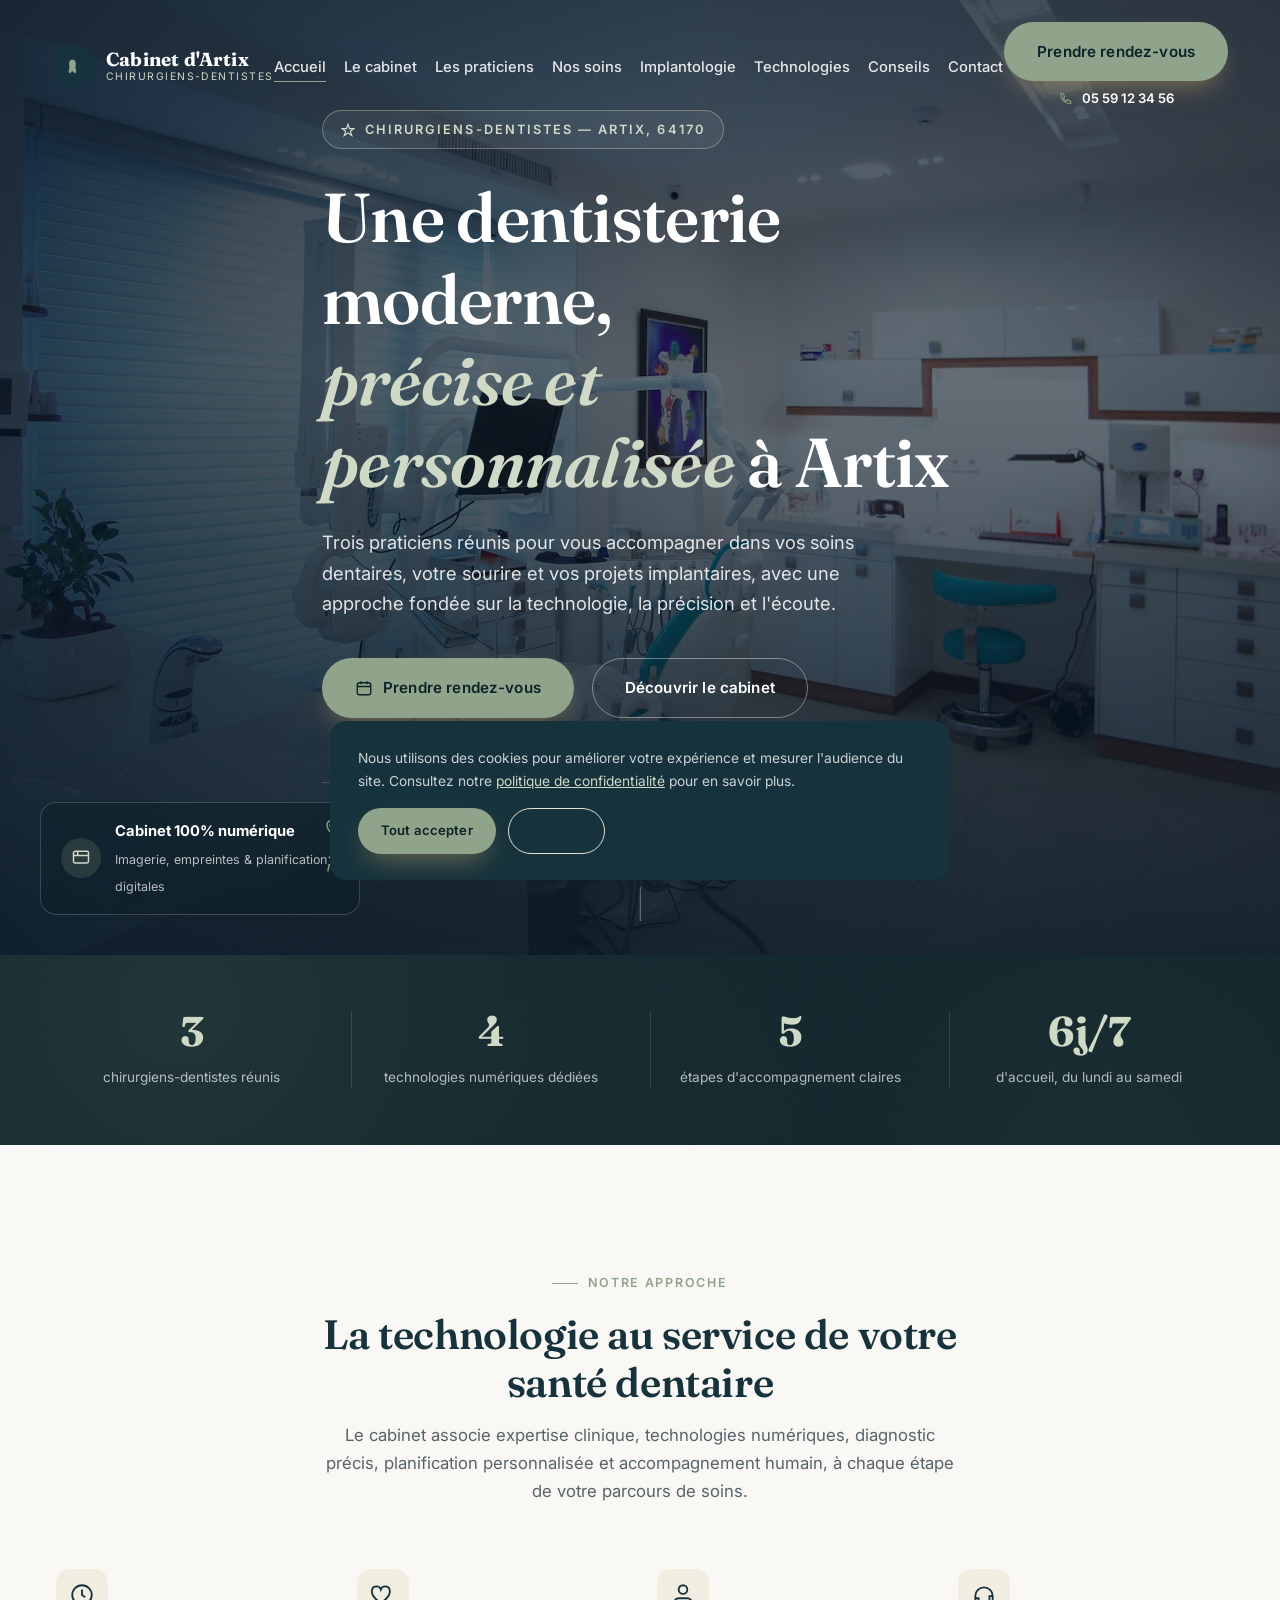
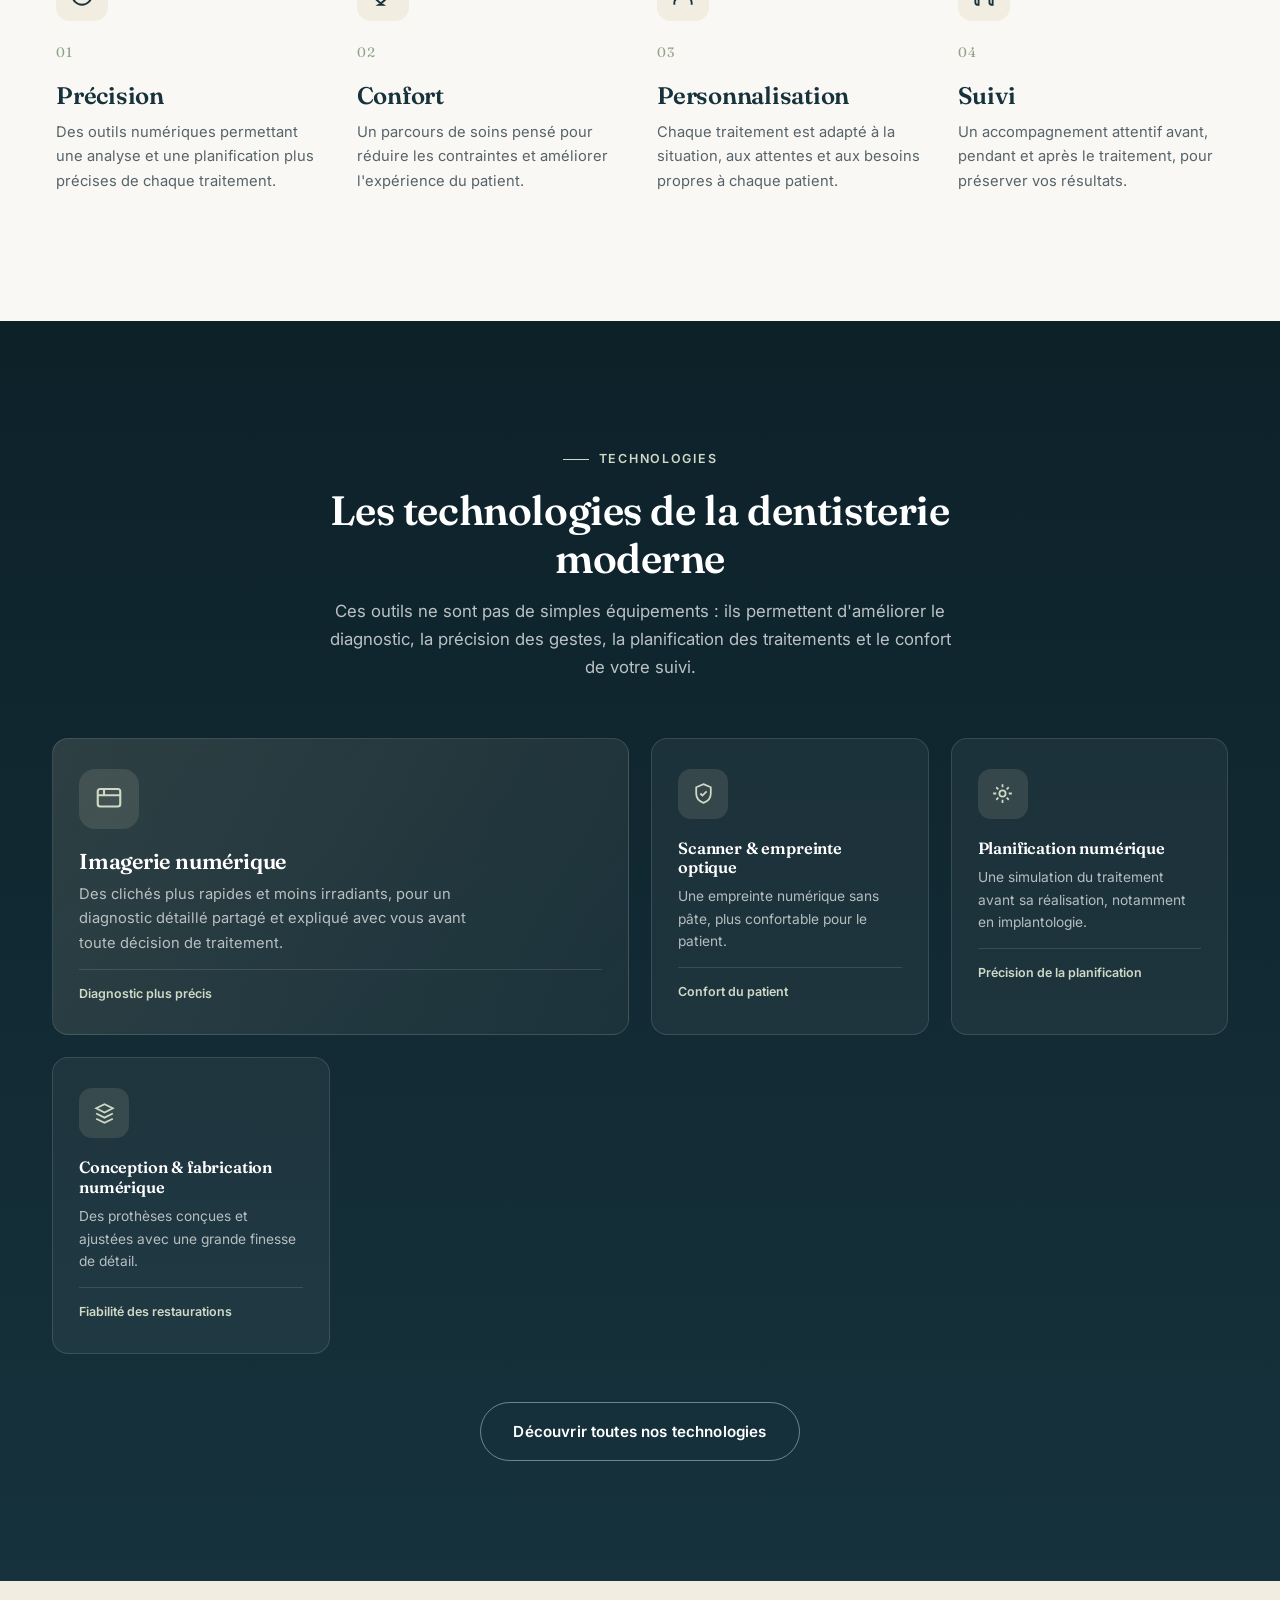
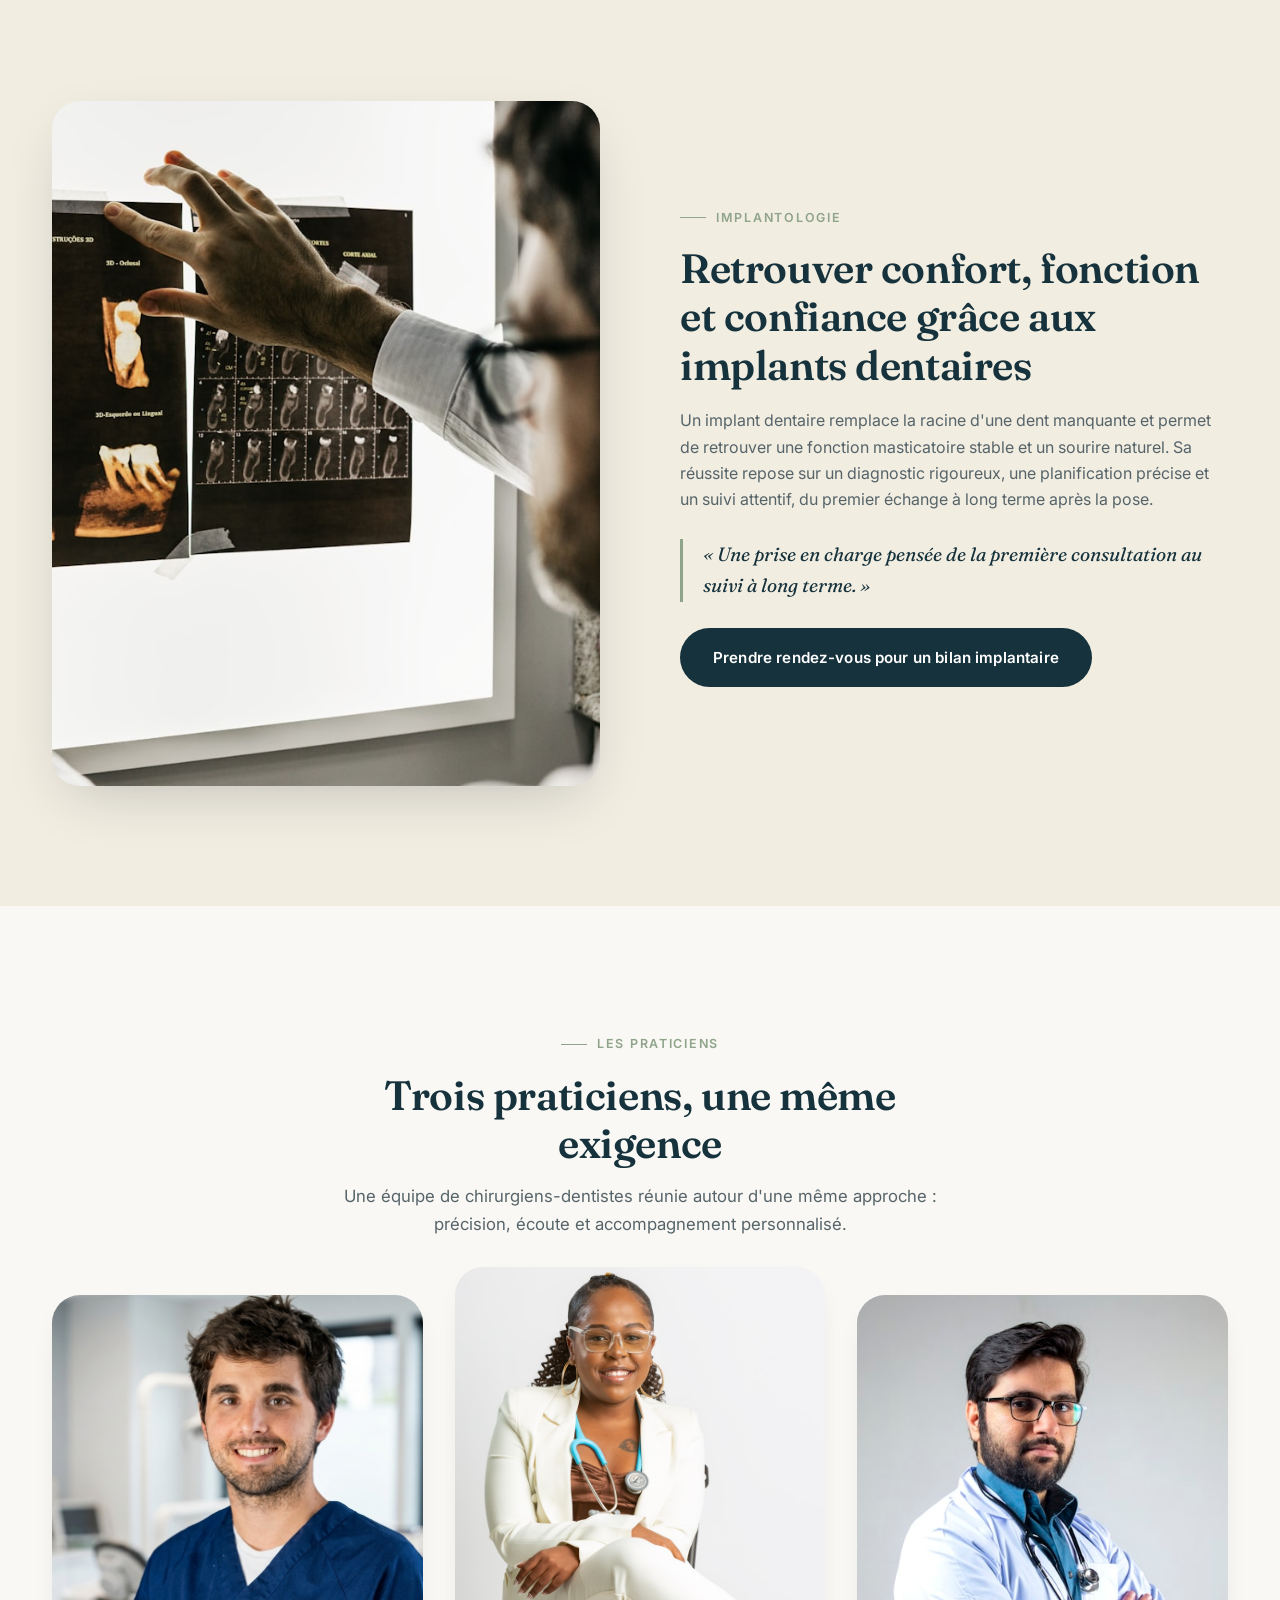
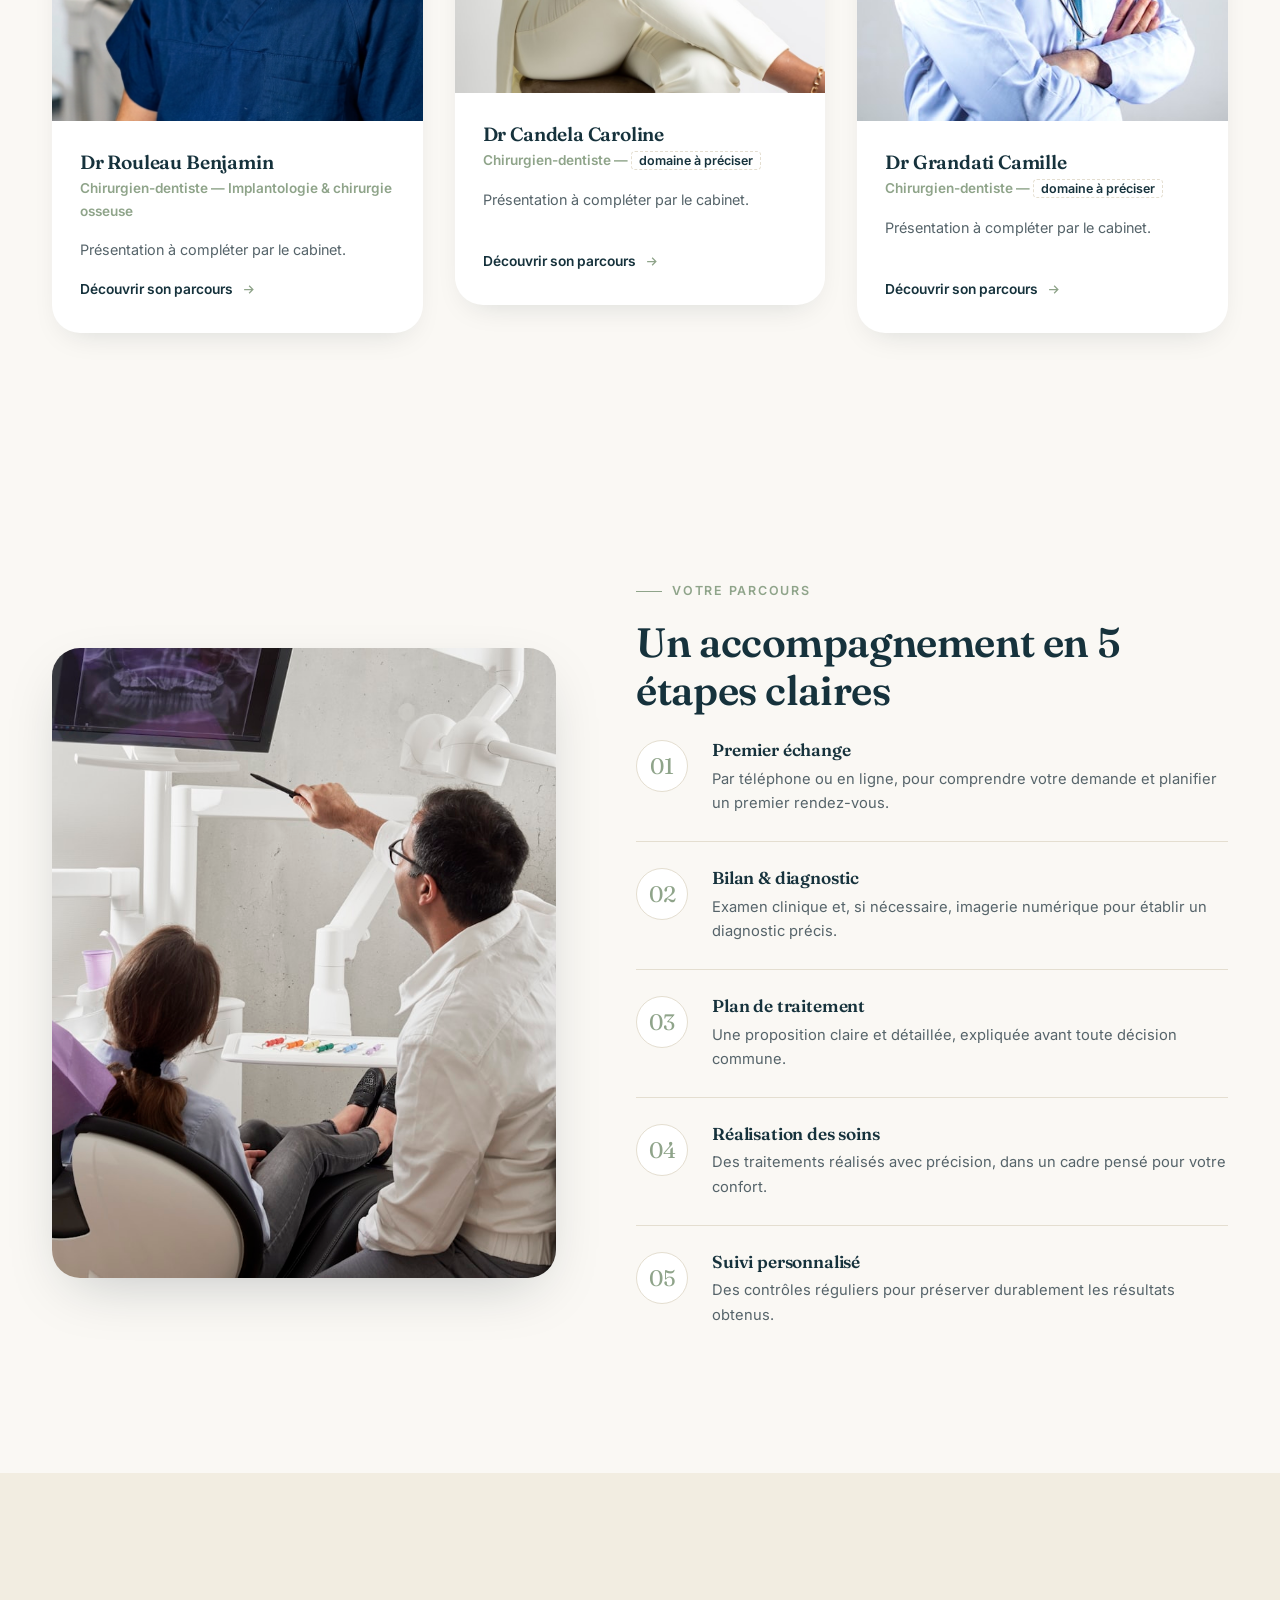
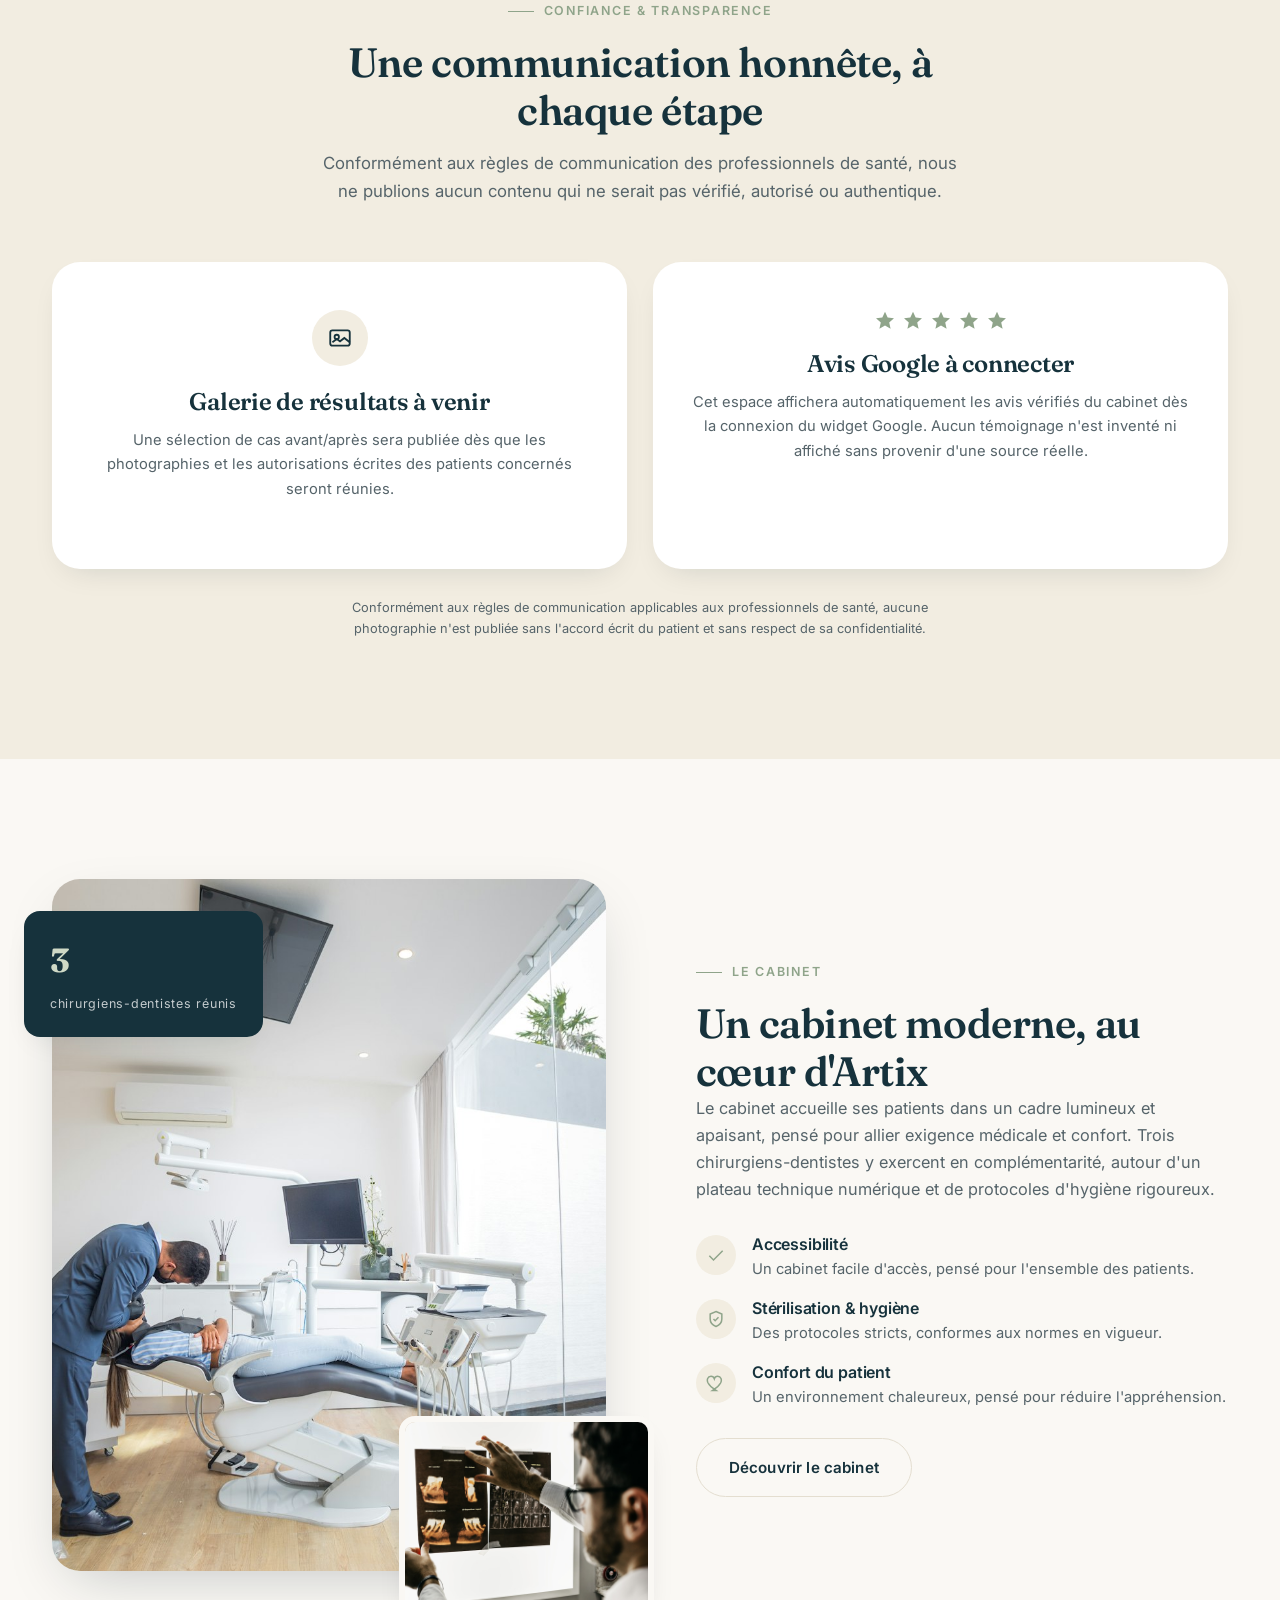
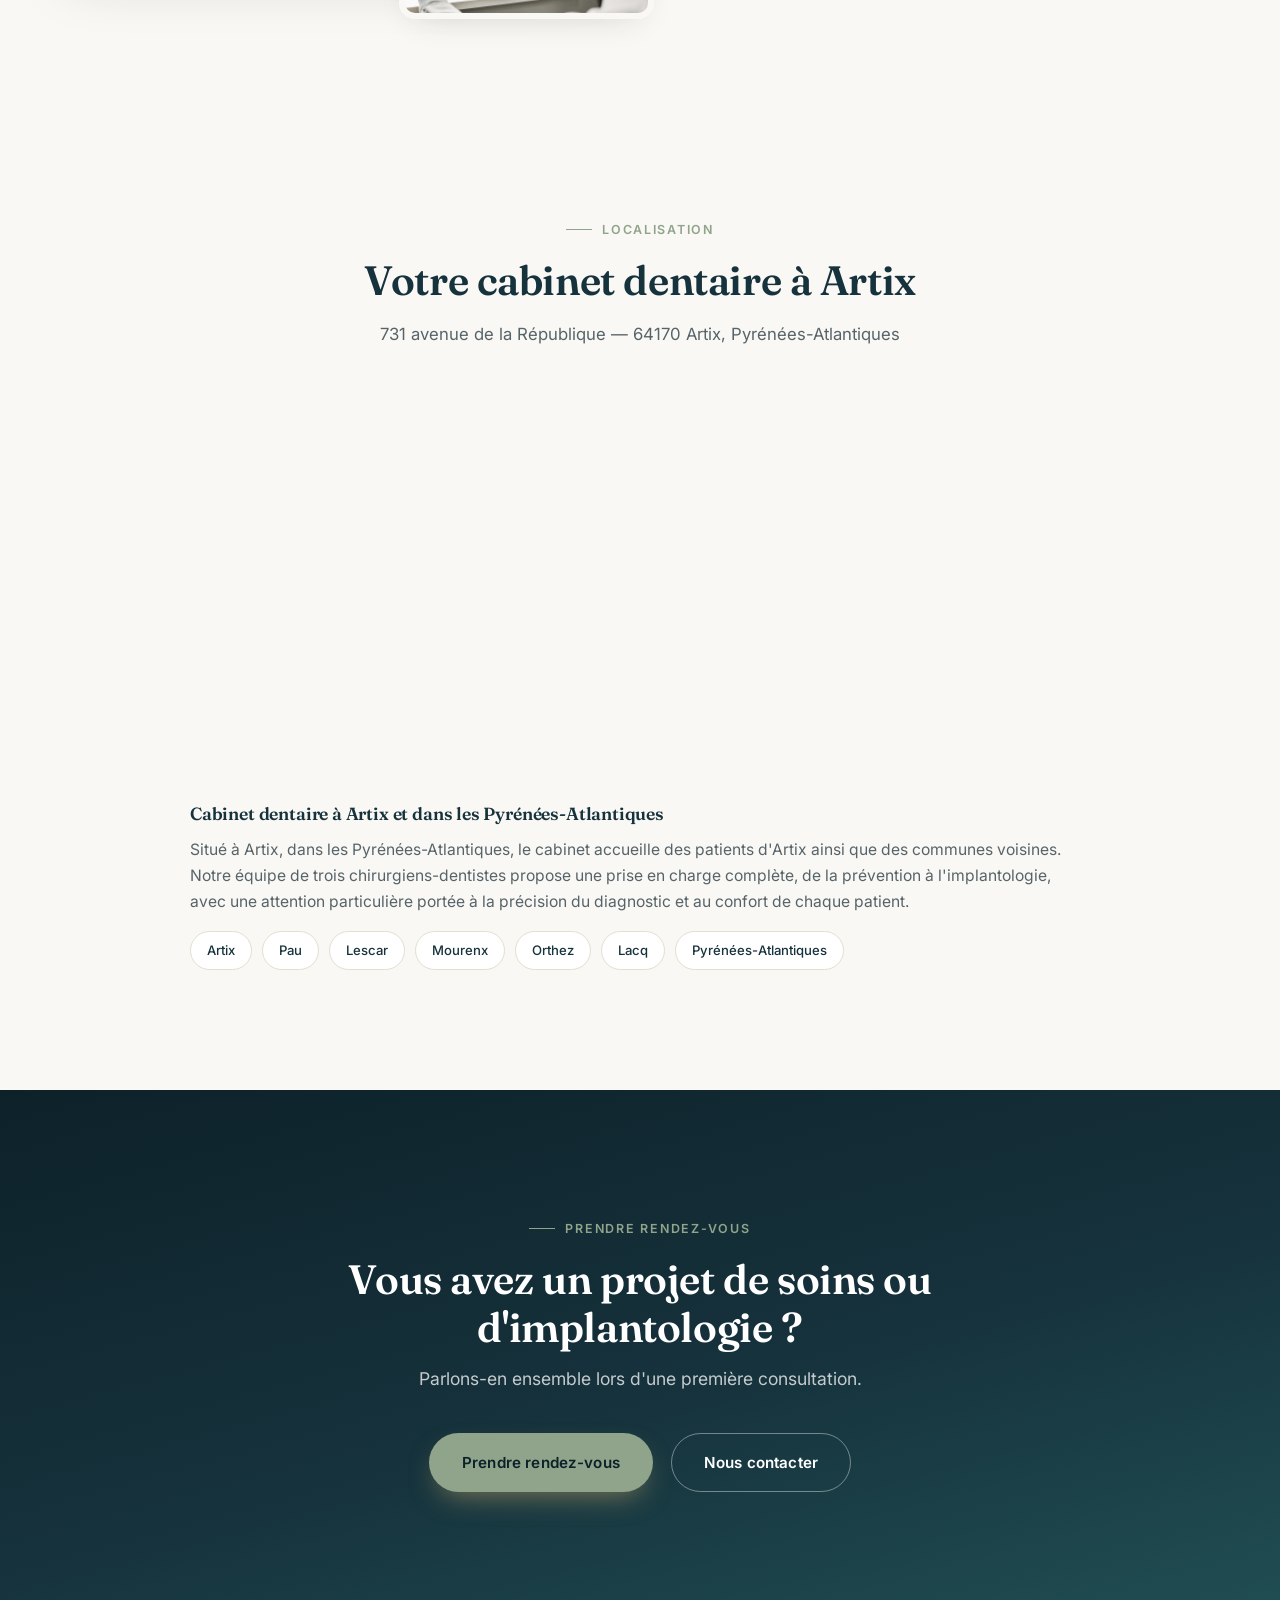
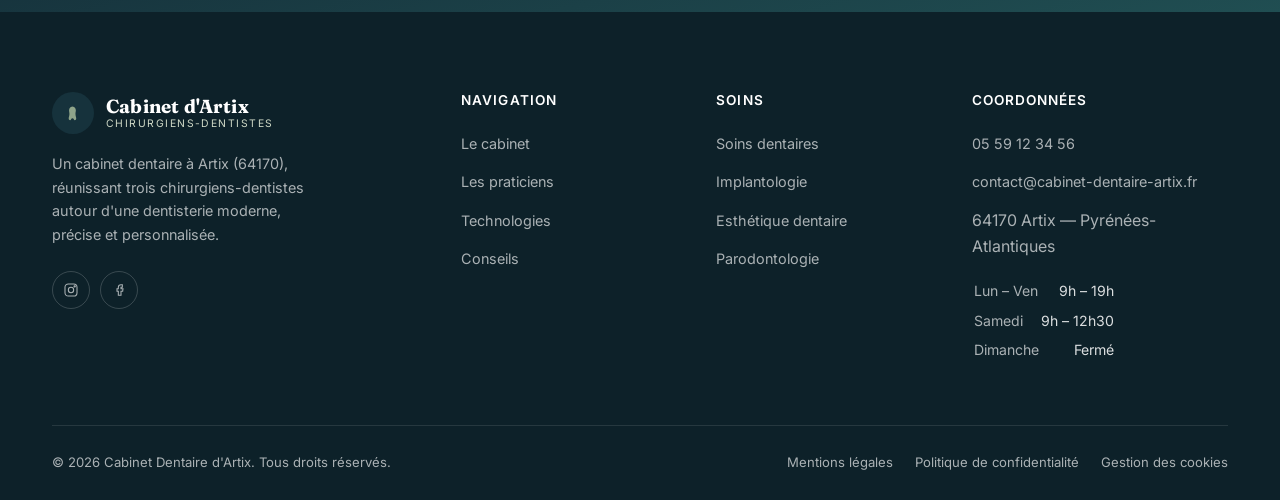
==== index.html @ f7f4b3a9 "Initial commit: site vitrine Cabinet Dentaire d'Artix Site multi-pages (accueil, cabinet, praticiens" ====
<!DOCTYPE html>
<html lang="fr">
<head>
<meta charset="UTF-8">
<meta name="viewport" content="width=device-width, initial-scale=1.0">
<title>Cabinet Dentaire d'Artix — Chirurgiens-dentistes à Artix (64170)</title>
<meta name="description" content="Cabinet dentaire à Artix (64170), Pyrénées-Atlantiques. Trois chirurgiens-dentistes réunis autour de l'implantologie, l'esthétique du sourire et les technologies numériques. Prise en charge personnalisée.">
<meta name="keywords" content="dentiste Artix, cabinet dentaire Artix, chirurgien dentiste Artix 64170, implant dentaire Artix, implantologie Artix, implants dentaires Pyrénées-Atlantiques, dentiste Pyrénées-Atlantiques, cabinet dentaire 64170">
<link rel="canonical" href="https://www.cabinet-dentaire-artix.fr/">
<meta property="og:title" content="Cabinet Dentaire d'Artix — Une dentisterie moderne, précise et personnalisée">
<meta property="og:description" content="Trois chirurgiens-dentistes à Artix (64170), au service de votre sourire, avec une approche fondée sur la technologie, la précision et l'écoute.">
<meta property="og:type" content="website">
<link rel="icon" href="data:image/svg+xml,%3Csvg xmlns='http://www.w3.org/2000/svg' viewBox='0 0 24 24'%3E%3Crect width='24' height='24' rx='6' fill='%2316323c'/%3E%3Cpath fill='%238fa48a' d='M12 5c-2.5 0-4.3 1.7-4.3 4 0 1.6.4 2.4.4 4 0 2.3-.8 3.1-.8 5 0 1.1.7 1.9 1.5 1.9 1.1 0 1.1-2.3 2.6-2.3s1.5 2.3 2.6 2.3c.8 0 1.5-.8 1.5-1.9 0-1.9-.8-2.7-.8-5 0-1.6.4-2.4.4-4 0-2.3-1.8-4-4.3-4z'/%3E%3C/svg%3E">
<link rel="preconnect" href="https://fonts.googleapis.com">
<link rel="preconnect" href="https://fonts.gstatic.com" crossorigin>
<link href="https://fonts.googleapis.com/css2?family=Fraunces:ital,opsz,wght@0,9..144,500;0,9..144,600;1,9..144,500&family=Inter:wght@400;500;600;700&display=swap" rel="stylesheet">
<link rel="stylesheet" href="css/style.css">

<!-- JSON-LD SEO local — coordonnées à confirmer par le cabinet avant mise en ligne -->
<script type="application/ld+json">
{
  "@context": "https://schema.org",
  "@type": "Dentist",
  "name": "Cabinet Dentaire d'Artix",
  "image": "assets/img/hero-cabinet.jpg",
  "telephone": "+33559123456",
  "email": "contact@cabinet-dentaire-artix.fr",
  "priceRange": "€€",
  "address": {
    "@type": "PostalAddress",
    "streetAddress": "731 avenue de la République",
    "addressLocality": "Artix",
    "postalCode": "64170",
    "addressRegion": "Pyrénées-Atlantiques",
    "addressCountry": "FR"
  },
  "geo": { "@type": "GeoCoordinates", "latitude": 43.3667, "longitude": -0.3833 },
  "areaServed": ["Artix", "Pau", "Lescar", "Mourenx", "Orthez", "Pyrénées-Atlantiques"],
  "medicalSpecialty": ["Dentistry", "Implantology", "Periodontics"],
  "openingHours": ["Mo-Fr 09:00-19:00", "Sa 09:00-12:30"],
  "employee": [
    { "@type": "Dentist", "name": "Dr Rouleau Benjamin" },
    { "@type": "Dentist", "name": "Dr Candela Caroline" },
    { "@type": "Dentist", "name": "Dr Grandati Camille" }
  ]
}
</script>
</head>
<body>

<!-- ============ HEADER ============ -->
<header class="site-header" id="siteHeader">
  <div class="container">
    <a href="index.html" class="logo">
      <span class="logo-mark">
        <svg viewBox="0 0 24 24" fill="none"><path d="M12 5c-2.5 0-4.3 1.7-4.3 4 0 1.6.4 2.4.4 4 0 2.3-.8 3.1-.8 5 0 1.1.7 1.9 1.5 1.9 1.1 0 1.1-2.3 2.6-2.3s1.5 2.3 2.6 2.3c.8 0 1.5-.8 1.5-1.9 0-1.9-.8-2.7-.8-5 0-1.6.4-2.4.4-4 0-2.3-1.8-4-4.3-4z" fill="currentColor"/></svg>
      </span>
      <span class="logo-text">
        <strong>Cabinet d'Artix</strong>
        <span>Chirurgiens-dentistes</span>
      </span>
    </a>

    <nav class="main-nav">
      <ul>
        <li><a href="index.html" class="active">Accueil</a></li>
        <li><a href="le-cabinet.html">Le cabinet</a></li>
        <li><a href="les-praticiens.html">Les praticiens</a></li>
        <li><a href="soins-dentaires.html">Nos soins</a></li>
        <li><a href="implantologie.html">Implantologie</a></li>
        <li><a href="technologies.html">Technologies</a></li>
        <li><a href="conseils.html">Conseils</a></li>
        <li><a href="contact.html">Contact</a></li>
      </ul>
    </nav>

    <div class="header-actions">
      <div class="header-cta">
        <a href="contact.html" class="btn btn-primary">Prendre rendez-vous</a>
        <a href="tel:+33559123456" class="header-call">
          <svg viewBox="0 0 24 24" fill="none" stroke="currentColor" stroke-width="1.6"><path d="M4 5c0-.6.4-1 1-1h3l2 5-2 1.5c.9 2 2.5 3.6 4.5 4.5L14 13l5 2v3c0 .6-.4 1-1 1C10.6 19 4 12.4 4 5z"/></svg>
          <span>05 59 12 34 56</span>
        </a>
      </div>
      <button class="nav-toggle" id="navToggle" aria-label="Ouvrir le menu">
        <span></span><span></span><span></span>
      </button>
    </div>
  </div>
</header>

<div class="mobile-nav-panel" id="mobileNav">
  <ul>
    <li><a href="index.html">Accueil</a></li>
    <li><a href="le-cabinet.html">Le cabinet</a></li>
    <li><a href="les-praticiens.html">Les praticiens</a></li>
    <li><a href="soins-dentaires.html">Nos soins</a></li>
    <li><a href="implantologie.html">Implantologie</a></li>
    <li><a href="technologies.html">Technologies</a></li>
    <li><a href="conseils.html">Conseils</a></li>
    <li><a href="contact.html">Contact</a></li>
  </ul>
  <a href="contact.html" class="btn btn-primary">Prendre rendez-vous</a>
  <a href="tel:+33559123456" class="header-call">
    <svg viewBox="0 0 24 24" fill="none" stroke="currentColor" stroke-width="1.6" style="width:18px;height:18px"><path d="M4 5c0-.6.4-1 1-1h3l2 5-2 1.5c.9 2 2.5 3.6 4.5 4.5L14 13l5 2v3c0 .6-.4 1-1 1C10.6 19 4 12.4 4 5z"/></svg>
    05 59 12 34 56
  </a>
</div>

<main>

<!-- ============ HERO ============ -->
<section class="hero" id="accueil">
  <div class="hero-media">
    <img src="assets/img/hero-cabinet.jpg" alt="Salle de soins moderne et lumineuse du Cabinet Dentaire d'Artix" loading="eager">
  </div>
  <div class="hero-floating-badge">
    <span class="ico"><svg viewBox="0 0 24 24" fill="none" stroke="currentColor" stroke-width="1.8"><rect x="3" y="4" width="18" height="14" rx="2"/><path d="M3 9h18M8 4v5"/></svg></span>
    <div><strong>Cabinet 100% numérique</strong><span>Imagerie, empreintes &amp; planification digitales</span></div>
  </div>
  <div class="container hero-content">
    <div class="hero-eyebrow">
      <svg width="14" height="14" viewBox="0 0 24 24" fill="none" stroke="currentColor" stroke-width="2"><path d="M12 2l2.5 7.5H22l-6 4.5 2.5 7.5L12 17l-6.5 4.5L8 14l-6-4.5h7.5z"/></svg>
      Chirurgiens-dentistes — Artix, 64170
    </div>
    <h1 data-reveal>Une dentisterie moderne,<br><em>précise et personnalisée</em> à Artix</h1>
    <p class="hero-lead" data-reveal>
      Trois praticiens réunis pour vous accompagner dans vos soins dentaires, votre sourire et vos
      projets implantaires, avec une approche fondée sur la technologie, la précision et l'écoute.
    </p>
    <div class="hero-actions" data-reveal>
      <a href="contact.html" class="btn btn-primary">
        <svg viewBox="0 0 24 24" fill="none" stroke="currentColor" stroke-width="1.8"><rect x="3" y="5" width="18" height="16" rx="3"/><path d="M8 3v4M16 3v4M3 10h18"/></svg>
        Prendre rendez-vous
      </a>
      <a href="le-cabinet.html" class="btn btn-ghost-light">Découvrir le cabinet</a>
    </div>
    <div class="hero-badges" data-reveal>
      <div class="hero-badge">
        <svg viewBox="0 0 24 24" fill="none" stroke="currentColor" stroke-width="1.8"><path d="M12 21s-6-5.5-6-10a6 6 0 1112 0c0 4.5-6 10-6 10z"/><circle cx="12" cy="11" r="2.2"/></svg>
        Artix — 64170
      </div>
      <div class="hero-badge">
        <svg viewBox="0 0 24 24" fill="none" stroke="currentColor" stroke-width="1.8"><circle cx="12" cy="8" r="3.4"/><path d="M5 20c0-3.5 3-6 7-6s7 2.5 7 6"/></svg>
        3 chirurgiens-dentistes
      </div>
      <div class="hero-badge">
        <svg viewBox="0 0 24 24" fill="none" stroke="currentColor" stroke-width="1.8"><rect x="4" y="3" width="16" height="18" rx="2"/><path d="M8 8h8M8 12h8M8 16h5"/></svg>
        Technologies numériques
      </div>
      <div class="hero-badge">
        <svg viewBox="0 0 24 24" fill="none" stroke="currentColor" stroke-width="1.8"><path d="M12 2v13M8 6l4-4 4 4"/><path d="M7 22l1.5-8h7L17 22"/></svg>
        Implantologie &amp; esthétique
      </div>
    </div>
  </div>
  <div class="scroll-cue"><span>Défiler</span><span class="line"></span></div>
</section>

<!-- ============ CHIFFRES CLÉS ============ -->
<section class="stats-band">
  <div class="container stats-band-grid" data-reveal-group>
    <div class="stat-item" data-reveal style="--i:0">
      <strong>3</strong>
      <span>chirurgiens-dentistes réunis</span>
    </div>
    <div class="stat-item" data-reveal style="--i:1">
      <strong>4</strong>
      <span>technologies numériques dédiées</span>
    </div>
    <div class="stat-item" data-reveal style="--i:2">
      <strong>5</strong>
      <span>étapes d'accompagnement claires</span>
    </div>
    <div class="stat-item" data-reveal style="--i:3">
      <strong>6j/7</strong>
      <span>d'accueil, du lundi au samedi</span>
    </div>
  </div>
</section>

<!-- ============ NOTRE APPROCHE ============ -->
<section class="pillars section-pad" id="approche">
  <div class="container">
    <div class="section-head center" data-reveal>
      <div class="eyebrow">Notre approche</div>
      <h2>La technologie au service de votre santé dentaire</h2>
      <p>Le cabinet associe expertise clinique, technologies numériques, diagnostic précis, planification personnalisée et accompagnement humain, à chaque étape de votre parcours de soins.</p>
    </div>

    <div class="pillars-grid" data-reveal-group>
      <div class="pillar-card" data-reveal style="--i:0">
        <div class="ico"><svg viewBox="0 0 24 24" fill="none" stroke="currentColor" stroke-width="1.7"><circle cx="12" cy="12" r="9"/><path d="M12 7v5l3 2"/></svg></div>
        <span class="pillar-num">01</span>
        <h3>Précision</h3>
        <p>Des outils numériques permettant une analyse et une planification plus précises de chaque traitement.</p>
      </div>
      <div class="pillar-card" data-reveal style="--i:1">
        <div class="ico"><svg viewBox="0 0 24 24" fill="none" stroke="currentColor" stroke-width="1.7"><path d="M12 21s-7-4.5-9.5-9C.5 8 2 4 6 4c2 0 3.5 1.2 4 2.8C10.5 5.2 12 4 14 4c4 0 5.5 4 3.5 8-2.5 4.5-9.5 9-9.5 9z"/></svg></div>
        <span class="pillar-num">02</span>
        <h3>Confort</h3>
        <p>Un parcours de soins pensé pour réduire les contraintes et améliorer l'expérience du patient.</p>
      </div>
      <div class="pillar-card" data-reveal style="--i:2">
        <div class="ico"><svg viewBox="0 0 24 24" fill="none" stroke="currentColor" stroke-width="1.7"><path d="M20 21v-2a4 4 0 00-4-4H8a4 4 0 00-4 4v2"/><circle cx="12" cy="7" r="4"/></svg></div>
        <span class="pillar-num">03</span>
        <h3>Personnalisation</h3>
        <p>Chaque traitement est adapté à la situation, aux attentes et aux besoins propres à chaque patient.</p>
      </div>
      <div class="pillar-card" data-reveal style="--i:3">
        <div class="ico"><svg viewBox="0 0 24 24" fill="none" stroke="currentColor" stroke-width="1.7"><path d="M4 13a8 8 0 0116 0M4 13v6a2 2 0 002 2h1v-6H4zm14 0h2v8h-1a2 2 0 01-2-2v-6z"/></svg></div>
        <span class="pillar-num">04</span>
        <h3>Suivi</h3>
        <p>Un accompagnement attentif avant, pendant et après le traitement, pour préserver vos résultats.</p>
      </div>
    </div>
  </div>
</section>

<!-- ============ TECHNOLOGIES (teaser) ============ -->
<section class="tech section-pad" id="technologies">
  <div class="container">
    <div class="section-head center" data-reveal>
      <div class="eyebrow">Technologies</div>
      <h2>Les technologies de la dentisterie moderne</h2>
      <p>Ces outils ne sont pas de simples équipements : ils permettent d'améliorer le diagnostic, la précision des gestes, la planification des traitements et le confort de votre suivi.</p>
    </div>

    <div class="tech-grid tech-grid--bento" data-reveal-group>
      <div class="tech-card" data-reveal style="--i:0">
        <div class="ico"><svg viewBox="0 0 24 24" fill="none" stroke="currentColor" stroke-width="1.7"><rect x="3" y="4" width="18" height="14" rx="2"/><path d="M3 9h18M8 4v5"/></svg></div>
        <h3>Imagerie numérique</h3>
        <p>Des clichés plus rapides et moins irradiants, pour un diagnostic détaillé partagé et expliqué avec vous avant toute décision de traitement.</p>
        <div class="tech-benefit">Diagnostic plus précis</div>
      </div>
      <div class="tech-card" data-reveal style="--i:1">
        <div class="ico"><svg viewBox="0 0 24 24" fill="none" stroke="currentColor" stroke-width="1.7"><path d="M12 3l7 3v6c0 4.5-3 7.5-7 9-4-1.5-7-4.5-7-9V6l7-3z"/><path d="M9 12l2 2 4-4"/></svg></div>
        <h3>Scanner &amp; empreinte optique</h3>
        <p>Une empreinte numérique sans pâte, plus confortable pour le patient.</p>
        <div class="tech-benefit">Confort du patient</div>
      </div>
      <div class="tech-card" data-reveal style="--i:2">
        <div class="ico"><svg viewBox="0 0 24 24" fill="none" stroke="currentColor" stroke-width="1.7"><circle cx="12" cy="12" r="3"/><path d="M3 12h3M18 12h3M12 3v3M12 18v3M6 6l2 2M16 16l2 2M6 18l2-2M16 8l2-2"/></svg></div>
        <h3>Planification numérique</h3>
        <p>Une simulation du traitement avant sa réalisation, notamment en implantologie.</p>
        <div class="tech-benefit">Précision de la planification</div>
      </div>
      <div class="tech-card" data-reveal style="--i:3">
        <div class="ico"><svg viewBox="0 0 24 24" fill="none" stroke="currentColor" stroke-width="1.7"><path d="M4 7l8-4 8 4-8 4-8-4z"/><path d="M4 12l8 4 8-4M4 17l8 4 8-4"/></svg></div>
        <h3>Conception &amp; fabrication numérique</h3>
        <p>Des prothèses conçues et ajustées avec une grande finesse de détail.</p>
        <div class="tech-benefit">Fiabilité des restaurations</div>
      </div>
    </div>

    <div style="text-align:center; margin-top:48px;" data-reveal>
      <a href="technologies.html" class="btn btn-ghost-light">Découvrir toutes nos technologies</a>
    </div>
  </div>
</section>

<!-- ============ IMPLANTOLOGIE ============ -->
<section class="implant-cta section-pad" id="implantologie">
  <div class="container implant-cta-grid">
    <div class="implant-cta-media" data-reveal>
      <img src="assets/img/diagnostic.jpg" alt="Praticien étudiant une planification implantaire numérique" loading="lazy">
    </div>
    <div data-reveal>
      <div class="eyebrow">Implantologie</div>
      <h2>Retrouver confort, fonction et confiance grâce aux implants dentaires</h2>
      <p style="color:var(--ink-soft); margin-top:18px;">
        Un implant dentaire remplace la racine d'une dent manquante et permet de retrouver une fonction
        masticatoire stable et un sourire naturel. Sa réussite repose sur un diagnostic rigoureux, une
        planification précise et un suivi attentif, du premier échange à long terme après la pose.
      </p>
      <blockquote class="implant-tagline">« Une prise en charge pensée de la première consultation au suivi à long terme. »</blockquote>
      <a href="contact.html?tab=rdv&amp;motif=implant" class="btn btn-dark">Prendre rendez-vous pour un bilan implantaire</a>
    </div>
  </div>
</section>

<!-- ============ 3 PRATICIENS ============ -->
<section class="team section-pad" id="praticiens">
  <div class="container">
    <div class="section-head center" data-reveal>
      <div class="eyebrow">Les praticiens</div>
      <h2>Trois praticiens, une même exigence</h2>
      <p>Une équipe de chirurgiens-dentistes réunie autour d'une même approche&nbsp;: précision, écoute et accompagnement personnalisé.</p>
    </div>

    <div class="practitioners-grid" data-reveal-group>
      <div class="practitioner-card" data-reveal style="--i:0">
        <div class="practitioner-photo"><img src="assets/img/team-benjamin.jpg" alt="Portrait du Dr Rouleau Benjamin, chirurgien-dentiste du Cabinet Dentaire d'Artix" loading="lazy"></div>
        <div class="practitioner-body">
          <h3>Dr Rouleau Benjamin</h3>
          <div class="practitioner-role">Chirurgien-dentiste — Implantologie &amp; chirurgie osseuse</div>
          <p>Présentation à compléter par le cabinet.</p>
          <a href="les-praticiens.html" class="practitioner-cta">Découvrir son parcours <svg viewBox="0 0 24 24" fill="none" stroke="currentColor" stroke-width="2"><path d="M5 12h14M13 6l6 6-6 6"/></svg></a>
        </div>
      </div>
      <div class="practitioner-card" data-reveal style="--i:1">
        <div class="practitioner-photo"><img src="assets/img/team-sarah.jpg" alt="Portrait du Dr Candela Caroline, chirurgien-dentiste du Cabinet Dentaire d'Artix" loading="lazy"></div>
        <div class="practitioner-body">
          <h3>Dr Candela Caroline</h3>
          <div class="practitioner-role">Chirurgien-dentiste — <span class="placeholder">domaine à préciser</span></div>
          <p>Présentation à compléter par le cabinet.</p>
          <a href="les-praticiens.html" class="practitioner-cta">Découvrir son parcours <svg viewBox="0 0 24 24" fill="none" stroke="currentColor" stroke-width="2"><path d="M5 12h14M13 6l6 6-6 6"/></svg></a>
        </div>
      </div>
      <div class="practitioner-card" data-reveal style="--i:2">
        <div class="practitioner-photo"><img src="assets/img/team-antoine.jpg" alt="Portrait du Dr Grandati Camille, chirurgien-dentiste du Cabinet Dentaire d'Artix" loading="lazy"></div>
        <div class="practitioner-body">
          <h3>Dr Grandati Camille</h3>
          <div class="practitioner-role">Chirurgien-dentiste — <span class="placeholder">domaine à préciser</span></div>
          <p>Présentation à compléter par le cabinet.</p>
          <a href="les-praticiens.html" class="practitioner-cta">Découvrir son parcours <svg viewBox="0 0 24 24" fill="none" stroke="currentColor" stroke-width="2"><path d="M5 12h14M13 6l6 6-6 6"/></svg></a>
        </div>
      </div>
    </div>
  </div>
</section>

<!-- ============ VOTRE PARCOURS ============ -->
<section class="journey section-pad" id="parcours">
  <div class="container journey-grid">
    <div class="journey-media" data-reveal>
      <img src="assets/img/consultation.jpg" alt="Chirurgien-dentiste expliquant un diagnostic à une patiente" loading="lazy">
    </div>
    <div data-reveal>
      <div class="eyebrow">Votre parcours</div>
      <h2>Un accompagnement en 5 étapes claires</h2>
      <div class="steps">
        <div class="step">
          <div class="step-num">01</div>
          <div>
            <h3>Premier échange</h3>
            <p>Par téléphone ou en ligne, pour comprendre votre demande et planifier un premier rendez-vous.</p>
          </div>
        </div>
        <div class="step">
          <div class="step-num">02</div>
          <div>
            <h3>Bilan &amp; diagnostic</h3>
            <p>Examen clinique et, si nécessaire, imagerie numérique pour établir un diagnostic précis.</p>
          </div>
        </div>
        <div class="step">
          <div class="step-num">03</div>
          <div>
            <h3>Plan de traitement</h3>
            <p>Une proposition claire et détaillée, expliquée avant toute décision commune.</p>
          </div>
        </div>
        <div class="step">
          <div class="step-num">04</div>
          <div>
            <h3>Réalisation des soins</h3>
            <p>Des traitements réalisés avec précision, dans un cadre pensé pour votre confort.</p>
          </div>
        </div>
        <div class="step">
          <div class="step-num">05</div>
          <div>
            <h3>Suivi personnalisé</h3>
            <p>Des contrôles réguliers pour préserver durablement les résultats obtenus.</p>
          </div>
        </div>
      </div>
    </div>
  </div>
</section>

<!-- ============ CONFIANCE & TRANSPARENCE (résultats + avis) ============ -->
<section class="section-pad" id="confiance" style="background:var(--beige);">
  <div class="container">
    <div class="section-head center" data-reveal>
      <div class="eyebrow">Confiance &amp; transparence</div>
      <h2>Une communication honnête, à chaque étape</h2>
      <p>Conformément aux règles de communication des professionnels de santé, nous ne publions aucun contenu qui ne serait pas vérifié, autorisé ou authentique.</p>
    </div>

    <div class="trust-split-grid" data-reveal-group>
      <div class="trust-split-card" data-reveal style="--i:0">
        <div class="ico"><svg viewBox="0 0 24 24" fill="none" stroke="currentColor" stroke-width="1.7"><rect x="3" y="5" width="18" height="14" rx="2"/><circle cx="9" cy="11" r="2"/><path d="M21 16l-5-4-4 3-3-2-4 3"/></svg></div>
        <h3>Galerie de résultats à venir</h3>
        <p>Une sélection de cas avant/après sera publiée dès que les photographies et les autorisations écrites des patients concernés seront réunies.</p>
      </div>
      <div class="trust-split-card" data-reveal style="--i:1">
        <div class="stars">
          <svg viewBox="0 0 24 24" fill="currentColor"><path d="M12 2l2.9 6.3 6.9.7-5.2 4.7 1.5 6.8L12 17l-6.1 3.5 1.5-6.8-5.2-4.7 6.9-.7z"/></svg>
          <svg viewBox="0 0 24 24" fill="currentColor"><path d="M12 2l2.9 6.3 6.9.7-5.2 4.7 1.5 6.8L12 17l-6.1 3.5 1.5-6.8-5.2-4.7 6.9-.7z"/></svg>
          <svg viewBox="0 0 24 24" fill="currentColor"><path d="M12 2l2.9 6.3 6.9.7-5.2 4.7 1.5 6.8L12 17l-6.1 3.5 1.5-6.8-5.2-4.7 6.9-.7z"/></svg>
          <svg viewBox="0 0 24 24" fill="currentColor"><path d="M12 2l2.9 6.3 6.9.7-5.2 4.7 1.5 6.8L12 17l-6.1 3.5 1.5-6.8-5.2-4.7 6.9-.7z"/></svg>
          <svg viewBox="0 0 24 24" fill="currentColor"><path d="M12 2l2.9 6.3 6.9.7-5.2 4.7 1.5 6.8L12 17l-6.1 3.5 1.5-6.8-5.2-4.7 6.9-.7z"/></svg>
        </div>
        <h3>Avis Google à connecter</h3>
        <p>Cet espace affichera automatiquement les avis vérifiés du cabinet dès la connexion du widget Google. Aucun témoignage n'est inventé ni affiché sans provenir d'une source réelle.</p>
      </div>
    </div>

    <p class="confidentiality-note">Conformément aux règles de communication applicables aux professionnels de santé, aucune photographie n'est publiée sans l'accord écrit du patient et sans respect de sa confidentialité.</p>
  </div>
</section>

<!-- ============ LE CABINET (teaser) ============ -->
<section class="about section-pad" id="cabinet">
  <div class="container about-grid">
    <div class="about-media" data-reveal>
      <div class="about-stat">
        <strong>3</strong>
        <span>chirurgiens-dentistes réunis</span>
      </div>
      <div class="frame-main">
        <img src="assets/img/cabinet-vue.jpg" alt="Salle de soins du Cabinet Dentaire d'Artix" loading="lazy">
      </div>
      <div class="frame-float">
        <img src="assets/img/diagnostic.jpg" alt="Équipement d'imagerie numérique du cabinet" loading="lazy">
      </div>
    </div>
    <div class="about-body" data-reveal>
      <div class="eyebrow">Le cabinet</div>
      <h2>Un cabinet moderne, au cœur d'Artix</h2>
      <p>
        Le cabinet accueille ses patients dans un cadre lumineux et apaisant, pensé pour allier exigence
        médicale et confort. Trois chirurgiens-dentistes y exercent en complémentarité, autour d'un plateau
        technique numérique et de protocoles d'hygiène rigoureux.
      </p>
      <div class="about-points">
        <div class="about-point">
          <span class="ico"><svg viewBox="0 0 24 24" fill="none" stroke="currentColor" stroke-width="1.8"><path d="M20 7L9 18l-5-5"/></svg></span>
          <div><h4>Accessibilité</h4><p>Un cabinet facile d'accès, pensé pour l'ensemble des patients.</p></div>
        </div>
        <div class="about-point">
          <span class="ico"><svg viewBox="0 0 24 24" fill="none" stroke="currentColor" stroke-width="1.8"><path d="M12 3l7 3v6c0 4.5-3 7.5-7 9-4-1.5-7-4.5-7-9V6l7-3z"/><path d="M9 12l2 2 4-4"/></svg></span>
          <div><h4>Stérilisation &amp; hygiène</h4><p>Des protocoles stricts, conformes aux normes en vigueur.</p></div>
        </div>
        <div class="about-point">
          <span class="ico"><svg viewBox="0 0 24 24" fill="none" stroke="currentColor" stroke-width="1.8"><path d="M12 21s-7-4.5-9.5-9C.5 8 2 4 6 4c2 0 3.5 1.2 4 2.8C10.5 5.2 12 4 14 4c4 0 5.5 4 3.5 8-2.5 4.5-9.5 9-9.5 9z"/></svg></span>
          <div><h4>Confort du patient</h4><p>Un environnement chaleureux, pensé pour réduire l'appréhension.</p></div>
        </div>
      </div>
      <a href="le-cabinet.html" class="btn btn-outline" style="margin-top:28px;">Découvrir le cabinet</a>
    </div>
  </div>
</section>

<!-- ============ LOCALISATION ============ -->
<section class="local-seo section-pad" id="localisation">
  <div class="container">
    <div class="section-head center" data-reveal>
      <div class="eyebrow">Localisation</div>
      <h2>Votre cabinet dentaire à Artix</h2>
      <p>731 avenue de la République — 64170 Artix, Pyrénées-Atlantiques</p>
    </div>

    <div class="map-embed" data-reveal style="max-width:960px; margin:0 auto 60px;">
      <iframe src="https://www.google.com/maps?q=731+avenue+de+la+R%C3%A9publique,64170+Artix&output=embed" loading="lazy" referrerpolicy="no-referrer-when-downgrade" title="Localisation du Cabinet Dentaire d'Artix" style="height:340px;"></iframe>
    </div>

    <div class="local-seo-body" data-reveal>
      <h3>Cabinet dentaire à Artix et dans les Pyrénées-Atlantiques</h3>
      <p>
        Situé à Artix, dans les Pyrénées-Atlantiques, le cabinet accueille des patients d'Artix ainsi que
        des communes voisines. Notre équipe de trois chirurgiens-dentistes propose une prise en charge
        complète, de la prévention à l'implantologie, avec une attention particulière portée à la précision
        du diagnostic et au confort de chaque patient.
      </p>
      <div class="commune-tags">
        <span>Artix</span><span>Pau</span><span>Lescar</span><span>Mourenx</span><span>Orthez</span><span>Lacq</span><span>Pyrénées-Atlantiques</span>
      </div>
    </div>
  </div>
</section>

<!-- ============ CTA FINAL ============ -->
<section class="cta-final section-pad" id="rdv">
  <div class="container">
    <div data-reveal>
      <div class="eyebrow" style="justify-content:center;">Prendre rendez-vous</div>
      <h2>Vous avez un projet de soins ou d'implantologie ?</h2>
      <p class="lead">Parlons-en ensemble lors d'une première consultation.</p>
      <div class="cta-final-actions">
        <a href="contact.html" class="btn btn-primary">Prendre rendez-vous</a>
        <a href="contact.html?tab=msg" class="btn btn-ghost-light">Nous contacter</a>
      </div>
    </div>
  </div>
</section>

</main>

<!-- ============ FOOTER ============ -->
<footer class="site-footer">
  <div class="container">
    <div class="footer-top">
      <div class="footer-brand">
        <a href="index.html" class="logo">
          <span class="logo-mark">
            <svg viewBox="0 0 24 24" fill="none"><path d="M12 5c-2.5 0-4.3 1.7-4.3 4 0 1.6.4 2.4.4 4 0 2.3-.8 3.1-.8 5 0 1.1.7 1.9 1.5 1.9 1.1 0 1.1-2.3 2.6-2.3s1.5 2.3 2.6 2.3c.8 0 1.5-.8 1.5-1.9 0-1.9-.8-2.7-.8-5 0-1.6.4-2.4.4-4 0-2.3-1.8-4-4.3-4z" fill="currentColor"/></svg>
          </span>
          <span class="logo-text"><strong>Cabinet d'Artix</strong><span>Chirurgiens-dentistes</span></span>
        </a>
        <p>Un cabinet dentaire à Artix (64170), réunissant trois chirurgiens-dentistes autour d'une dentisterie moderne, précise et personnalisée.</p>
        <div class="footer-social">
          <a href="#" aria-label="Instagram"><svg viewBox="0 0 24 24" fill="none" stroke="currentColor" stroke-width="1.6"><rect x="3" y="3" width="18" height="18" rx="5"/><circle cx="12" cy="12" r="4"/><circle cx="17.5" cy="6.5" r="1"/></svg></a>
          <a href="#" aria-label="Facebook"><svg viewBox="0 0 24 24" fill="none" stroke="currentColor" stroke-width="1.6"><path d="M15 8h2V4h-2a4 4 0 00-4 4v2H9v4h2v6h4v-6h2.5l.5-4H15V8z"/></svg></a>
        </div>
      </div>

      <div class="footer-col">
        <h4>Navigation</h4>
        <ul>
          <li><a href="le-cabinet.html">Le cabinet</a></li>
          <li><a href="les-praticiens.html">Les praticiens</a></li>
          <li><a href="technologies.html">Technologies</a></li>
          <li><a href="conseils.html">Conseils</a></li>
        </ul>
      </div>

      <div class="footer-col">
        <h4>Soins</h4>
        <ul>
          <li><a href="soins-dentaires.html">Soins dentaires</a></li>
          <li><a href="implantologie.html">Implantologie</a></li>
          <li><a href="esthetique-dentaire.html">Esthétique dentaire</a></li>
          <li><a href="parodontologie.html">Parodontologie</a></li>
        </ul>
      </div>

      <div class="footer-col">
        <h4>Coordonnées</h4>
        <ul>
          <li><a href="tel:+33559123456">05 59 12 34 56</a></li>
          <li><a href="mailto:contact@cabinet-dentaire-artix.fr">contact@cabinet-dentaire-artix.fr</a></li>
          <li><span>64170 Artix — Pyrénées-Atlantiques</span></li>
        </ul>
        <table class="footer-hours" style="margin-top:16px;">
          <tr><td>Lun – Ven</td><td>9h – 19h</td></tr>
          <tr><td>Samedi</td><td>9h – 12h30</td></tr>
          <tr><td>Dimanche</td><td>Fermé</td></tr>
        </table>
      </div>
    </div>

    <div class="footer-bottom">
      <span>© 2026 Cabinet Dentaire d'Artix. Tous droits réservés.</span>
      <div class="footer-legal">
        <a href="mentions-legales.html">Mentions légales</a>
        <a href="politique-confidentialite.html">Politique de confidentialité</a>
        <a href="gestion-cookies.html">Gestion des cookies</a>
      </div>
    </div>
  </div>
</footer>

<!-- Sticky mobile action bar -->
<div class="mobile-bar">
  <a href="tel:+33559123456" class="btn btn-outline">
    <svg viewBox="0 0 24 24" fill="none" stroke="currentColor" stroke-width="1.8" style="width:16px;height:16px"><path d="M4 5c0-.6.4-1 1-1h3l2 5-2 1.5c.9 2 2.5 3.6 4.5 4.5L14 13l5 2v3c0 .6-.4 1-1 1C10.6 19 4 12.4 4 5z"/></svg>
    Appeler
  </a>
  <a href="contact.html" class="btn btn-primary">
    <svg viewBox="0 0 24 24" fill="none" stroke="currentColor" stroke-width="1.8" style="width:16px;height:16px"><rect x="3" y="5" width="18" height="16" rx="3"/><path d="M8 3v4M16 3v4M3 10h18"/></svg>
    Rendez-vous
  </a>
</div>

<button class="to-top" id="toTop" aria-label="Retour en haut">
  <svg viewBox="0 0 24 24" fill="none" stroke="currentColor" stroke-width="2"><path d="M12 19V5M5 12l7-7 7 7"/></svg>
</button>

<div class="cookie-banner" id="cookieBanner">
  <p>Nous utilisons des cookies pour améliorer votre expérience et mesurer l'audience du site. Consultez notre <a href="politique-confidentialite.html">politique de confidentialité</a> pour en savoir plus.</p>
  <div class="cookie-actions">
    <button class="btn btn-primary" id="cookieAccept">Tout accepter</button>
    <button class="btn btn-outline" id="cookieDecline">Refuser</button>
  </div>
</div>

<script src="js/main.js"></script>
</body>
</html>
---- css/style.css ----
/* ==========================================================================
   Cabinet Dentaire d'Artix — Feuille de styles principale
   ========================================================================== */

:root {
  /* Couleurs — bleu nuit / pétrole, vert sauge, beige naturel, blanc cassé */
  --navy: #16323c;
  --navy-deep: #0d2129;
  --petrol: #204e52;
  --gold: #8fa48a;        /* vert sauge — accent (nom de variable conservé) */
  --gold-soft: #cfd9c6;   /* vert sauge clair */
  --beige: #f2ede1;       /* beige naturel */
  --off-white: #faf8f4;   /* blanc cassé */
  --white: #ffffff;
  --ink: #1f2b2c;
  --ink-soft: #56646a;
  --line: #e4ded0;
  --success: #4a7c63;

  /* Typographie */
  --font-display: "Fraunces", "Playfair Display", Georgia, serif;
  --font-body: "Inter", -apple-system, BlinkMacSystemFont, "Segoe UI", sans-serif;

  /* Rythme */
  --container: 1240px;
  --radius-sm: 8px;
  --radius-md: 16px;
  --radius-lg: 28px;
  --shadow-soft: 0 20px 60px -20px rgba(13, 33, 41, 0.25);
  --shadow-card: 0 12px 32px -16px rgba(13, 33, 41, 0.18);
  --ease: cubic-bezier(0.22, 1, 0.36, 1);
}

/* ---------- Reset ---------- */
*, *::before, *::after { box-sizing: border-box; }
html { scroll-behavior: smooth; }
body, h1, h2, h3, h4, p, figure, blockquote { margin: 0; }
ul, ol { margin: 0; padding: 0; list-style: none; }
img { max-width: 100%; display: block; }
a { color: inherit; text-decoration: none; }
button { font: inherit; cursor: pointer; }
input, textarea, select { font: inherit; }
svg { display: block; }

body {
  font-family: var(--font-body);
  color: var(--ink);
  background: var(--off-white);
  line-height: 1.65;
  -webkit-font-smoothing: antialiased;
  overflow-x: hidden;
}

.container {
  width: 100%;
  max-width: var(--container);
  margin: 0 auto;
  padding-left: 32px;
  padding-right: 32px;
}

section { position: relative; }

h1, h2, h3, h4 {
  font-family: var(--font-display);
  font-weight: 600;
  color: var(--navy);
  line-height: 1.18;
  letter-spacing: -0.01em;
}

h2 { font-size: clamp(2rem, 3.2vw, 2.85rem); }
h3 { font-size: clamp(1.25rem, 2vw, 1.5rem); }

.eyebrow {
  display: inline-flex;
  align-items: center;
  gap: 10px;
  font-family: var(--font-body);
  font-size: 0.78rem;
  font-weight: 600;
  letter-spacing: 0.14em;
  text-transform: uppercase;
  color: var(--gold);
  margin-bottom: 16px;
}
.eyebrow::before {
  content: "";
  width: 26px;
  height: 1px;
  background: var(--gold);
}

.section-head {
  max-width: 640px;
  margin-bottom: 56px;
}
.section-head.center { margin-left: auto; margin-right: auto; text-align: center; }
.section-head p { color: var(--ink-soft); font-size: 1.05rem; margin-top: 16px; }

.section-pad { padding: 120px 0; }
@media (max-width: 768px) { .section-pad { padding: 80px 0; } }

/* ---------- Boutons ---------- */
.btn {
  display: inline-flex;
  align-items: center;
  justify-content: center;
  gap: 10px;
  padding: 16px 32px;
  border-radius: 100px;
  font-size: 0.95rem;
  font-weight: 600;
  letter-spacing: 0.01em;
  border: 1px solid transparent;
  transition: transform 0.35s var(--ease), box-shadow 0.35s var(--ease), background 0.35s var(--ease), color 0.35s var(--ease), border-color 0.35s var(--ease);
  white-space: nowrap;
}
.btn-primary {
  background: var(--gold);
  color: var(--navy-deep);
  box-shadow: 0 12px 28px -10px rgba(198, 165, 103, 0.6);
}
.btn-primary:hover { transform: translateY(-2px); box-shadow: 0 16px 34px -10px rgba(198, 165, 103, 0.75); }

.btn-ghost-light {
  background: transparent;
  color: var(--white);
  border-color: rgba(255,255,255,0.4);
}
.btn-ghost-light:hover { background: rgba(255,255,255,0.1); border-color: rgba(255,255,255,0.7); transform: translateY(-2px); }

.btn-outline {
  background: transparent;
  color: var(--navy);
  border-color: var(--line);
}
.btn-outline:hover { border-color: var(--navy); transform: translateY(-2px); }

.btn-dark {
  background: var(--navy);
  color: var(--white);
}
.btn-dark:hover { background: var(--navy-deep); transform: translateY(-2px); }

.btn-block { width: 100%; }
.btn svg { width: 18px; height: 18px; flex-shrink: 0; }

/* ---------- Header ---------- */
.site-header {
  position: fixed;
  top: 0; left: 0; right: 0;
  z-index: 500;
  padding: 22px 0;
  transition: background 0.4s var(--ease), padding 0.4s var(--ease), box-shadow 0.4s var(--ease);
}
.site-header .container { display: flex; align-items: center; justify-content: space-between; }
.site-header.scrolled {
  background: rgba(250, 248, 244, 0.92);
  backdrop-filter: blur(14px);
  -webkit-backdrop-filter: blur(14px);
  padding: 14px 0;
  box-shadow: 0 8px 30px -18px rgba(14,36,56,0.35);
}

.logo { display: flex; align-items: center; gap: 12px; }
.logo-mark {
  width: 42px; height: 42px;
  border-radius: 50%;
  display: grid; place-items: center;
  background: var(--navy);
  color: var(--gold);
  flex-shrink: 0;
}
.logo-mark svg { width: 22px; height: 22px; }
.logo-text { display: flex; flex-direction: column; line-height: 1.1; }
.logo-text strong {
  font-family: var(--font-display);
  font-size: 1.18rem;
  color: var(--white);
  transition: color 0.4s var(--ease);
  letter-spacing: 0.01em;
}
.logo-text span {
  font-size: 0.65rem;
  letter-spacing: 0.14em;
  text-transform: uppercase;
  color: var(--gold-soft);
  transition: color 0.4s var(--ease);
}
.site-header.scrolled .logo-text strong { color: var(--navy); }
.site-header.scrolled .logo-text span { color: var(--gold); }

.main-nav { display: flex; align-items: center; gap: 40px; min-width: 0; }
.main-nav ul { display: flex; gap: 18px; min-width: 0; }
.main-nav a {
  font-size: 0.92rem;
  font-weight: 500;
  color: rgba(255,255,255,0.88);
  position: relative;
  padding: 4px 0;
  white-space: nowrap;
  transition: color 0.3s var(--ease);
}
.main-nav a::after {
  content: "";
  position: absolute; left: 0; right: 100%; bottom: -2px;
  height: 1px; background: var(--gold);
  transition: right 0.35s var(--ease);
}
.main-nav a:hover::after, .main-nav a.active::after { right: 0; }
.main-nav a:hover { color: var(--white); }
.site-header.scrolled .main-nav a { color: var(--ink); }
.site-header.scrolled .main-nav a:hover { color: var(--navy); }

.header-actions { display: flex; align-items: center; gap: 18px; }
.header-cta { display: flex; flex-direction: column; align-items: center; gap: 7px; }
.header-call {
  display: flex; align-items: center; gap: 8px;
  color: var(--white); font-size: 0.82rem; font-weight: 600;
  white-space: nowrap;
  transition: color 0.3s var(--ease);
}
.header-call span { white-space: nowrap; }
.site-header.scrolled .header-call { color: var(--navy); }
.header-call svg { width: 16px; height: 16px; color: var(--gold); flex-shrink: 0; }

.nav-toggle {
  display: none;
  width: 44px; height: 44px;
  border-radius: 50%;
  border: 1px solid rgba(255,255,255,0.35);
  background: transparent;
  align-items: center; justify-content: center;
  flex-direction: column; gap: 5px;
}
.site-header.scrolled .nav-toggle { border-color: var(--line); }
.nav-toggle span { width: 18px; height: 1.5px; background: var(--white); transition: all 0.3s var(--ease); }
.site-header.scrolled .nav-toggle span { background: var(--navy); }
.nav-toggle.open span:nth-child(1) { transform: translateY(6.5px) rotate(45deg); }
.nav-toggle.open span:nth-child(2) { opacity: 0; }
.nav-toggle.open span:nth-child(3) { transform: translateY(-6.5px) rotate(-45deg); }

/* ---------- Hero ---------- */
.hero {
  position: relative;
  min-height: 100vh;
  display: flex;
  align-items: center;
  color: var(--white);
  overflow: hidden;
}
.hero-media { position: absolute; inset: 0; z-index: 0; }
.hero-media img { width: 100%; height: 100%; object-fit: cover; transform: scale(1.06); }
.hero-media::after {
  content: "";
  position: absolute; inset: 0;
  background:
    linear-gradient(180deg, rgba(8,24,38,0.72) 0%, rgba(8,24,38,0.55) 38%, rgba(8,24,38,0.88) 100%),
    linear-gradient(90deg, rgba(8,24,38,0.55) 0%, rgba(8,24,38,0.15) 55%);
}
.hero-content { position: relative; z-index: 2; padding-top: 110px; padding-bottom: 80px; }
.hero-content { max-width: 700px; }
.hero-eyebrow {
  display: inline-flex; align-items: center; gap: 10px;
  font-size: 0.8rem; font-weight: 600; letter-spacing: 0.16em; text-transform: uppercase;
  color: var(--gold-soft);
  border: 1px solid rgba(230,217,189,0.35);
  padding: 8px 18px; border-radius: 100px;
  margin-bottom: 28px;
  background: rgba(255,255,255,0.06);
}
.hero h1 {
  font-size: clamp(2.6rem, 5.4vw, 4.4rem);
  color: var(--white);
  margin-bottom: 24px;
}
.hero h1 em { font-style: italic; color: var(--gold-soft); }
.hero-lead {
  font-size: 1.15rem;
  color: rgba(255,255,255,0.86);
  max-width: 560px;
  margin-bottom: 40px;
}
.hero-actions { display: flex; flex-wrap: wrap; gap: 18px; margin-bottom: 64px; }

.hero-badges {
  display: flex; flex-wrap: wrap; gap: 14px 34px;
  padding-top: 32px;
  border-top: 1px solid rgba(255,255,255,0.18);
  max-width: 620px;
}
.hero-badge { display: flex; align-items: center; gap: 10px; font-size: 0.88rem; color: rgba(255,255,255,0.9); font-weight: 500; }
.hero-badge svg { width: 20px; height: 20px; color: var(--gold); flex-shrink: 0; }

.scroll-cue {
  position: absolute; bottom: 34px; left: 50%; transform: translateX(-50%);
  z-index: 2;
  display: flex; flex-direction: column; align-items: center; gap: 10px;
  color: rgba(255,255,255,0.7);
  font-size: 0.7rem; letter-spacing: 0.12em; text-transform: uppercase;
}
.scroll-cue .line { width: 1px; height: 34px; background: rgba(255,255,255,0.4); overflow: hidden; position: relative; }
.scroll-cue .line::after {
  content: ""; position: absolute; top: -100%; left: 0; width: 100%; height: 100%;
  background: var(--gold);
  animation: scrollcue 2.2s ease-in-out infinite;
}
@keyframes scrollcue { 0% { top: -100%; } 60% { top: 100%; } 100% { top: 100%; } }

.hero-floating-badge {
  position: absolute; z-index: 2; left: 40px; bottom: 40px;
  display: flex; align-items: center; gap: 14px;
  background: rgba(13,33,41,0.55);
  backdrop-filter: blur(10px); -webkit-backdrop-filter: blur(10px);
  border: 1px solid rgba(255,255,255,0.18);
  border-radius: var(--radius-md);
  padding: 16px 20px;
  max-width: 320px;
}
.hero-floating-badge .ico {
  width: 40px; height: 40px; border-radius: 50%; flex-shrink: 0;
  background: rgba(143,164,138,0.18); color: var(--gold-soft);
  display: grid; place-items: center;
}
.hero-floating-badge .ico svg { width: 20px; height: 20px; }
.hero-floating-badge strong { display: block; color: var(--white); font-size: 0.92rem; margin-bottom: 2px; }
.hero-floating-badge span { font-size: 0.78rem; color: rgba(255,255,255,0.7); }
@media (max-width: 900px) { .hero-floating-badge { display: none; } }

/* ---------- Bande de chiffres clés ---------- */
.stats-band { background: var(--navy-deep); padding: 56px 0; position: relative; overflow: hidden; }
.stats-band::before {
  content: ""; position: absolute; inset: -40% -10% auto -10%; height: 220%;
  background: radial-gradient(circle at 20% 30%, rgba(143,164,138,0.16), transparent 55%),
              radial-gradient(circle at 80% 70%, rgba(143,164,138,0.1), transparent 50%);
  pointer-events: none;
}
.stats-band-grid { position: relative; z-index: 1; display: grid; grid-template-columns: repeat(4, 1fr); gap: 20px; }
.stat-item { text-align: center; padding: 0 16px; border-left: 1px solid rgba(255,255,255,0.12); }
.stat-item:first-child { border-left: none; }
.stat-item strong { display: block; font-family: var(--font-display); font-size: 2.6rem; color: var(--gold-soft); line-height: 1; margin-bottom: 10px; }
.stat-item span { font-size: 0.85rem; color: rgba(255,255,255,0.68); }
@media (max-width: 860px) {
  .stats-band-grid { grid-template-columns: repeat(2, 1fr); gap: 32px 20px; }
  .stat-item:nth-child(3) { border-left: none; }
}
@media (max-width: 480px) {
  .stats-band-grid { grid-template-columns: 1fr; gap: 24px; }
  .stat-item { border-left: none; padding: 0; padding-top: 20px; border-top: 1px solid rgba(255,255,255,0.12); }
  .stat-item:first-child { padding-top: 0; border-top: none; }
}

/* ---------- Reveal on scroll ---------- */
[data-reveal] { opacity: 0; transform: translateY(28px); transition: opacity 0.9s var(--ease), transform 0.9s var(--ease); }
[data-reveal].in-view { opacity: 1; transform: translateY(0); }
[data-reveal="fade"] { transform: none; }
[data-reveal-group] > * { transition-delay: calc(var(--i, 0) * 90ms); }

/* ---------- Le cabinet ---------- */
.about { background: var(--off-white); }
.about-grid { display: grid; grid-template-columns: 1.02fr 0.98fr; gap: 90px; align-items: center; }
.about-media { position: relative; }
.about-media .frame-main { border-radius: var(--radius-lg); overflow: hidden; box-shadow: var(--shadow-soft); aspect-ratio: 4/5; }
.about-media .frame-main img { width: 100%; height: 100%; object-fit: cover; }
.about-media .frame-float {
  position: absolute; width: 46%; aspect-ratio: 5/4;
  border-radius: var(--radius-md); overflow: hidden;
  border: 6px solid var(--off-white);
  box-shadow: var(--shadow-card);
  bottom: -48px; right: -48px;
}
.about-media .frame-float img { width: 100%; height: 100%; object-fit: cover; }
.about-stat {
  position: absolute; top: 32px; left: -28px;
  background: var(--navy); color: var(--white);
  border-radius: var(--radius-md);
  padding: 22px 26px;
  box-shadow: var(--shadow-card);
}
.about-stat strong { display: block; font-family: var(--font-display); font-size: 2.1rem; color: var(--gold-soft); }
.about-stat span { font-size: 0.78rem; letter-spacing: 0.06em; color: rgba(255,255,255,0.75); }

.about-body p { color: var(--ink-soft); margin-bottom: 18px; font-size: 1.02rem; }
.about-points { margin-top: 32px; display: grid; gap: 18px; }
.about-point { display: flex; gap: 16px; align-items: flex-start; }
.about-point .ico {
  width: 40px; height: 40px; border-radius: 50%; flex-shrink: 0;
  background: var(--beige); color: var(--gold);
  display: grid; place-items: center;
}
.about-point .ico svg { width: 20px; height: 20px; }
.about-point h4 { font-family: var(--font-body); font-size: 1rem; font-weight: 600; color: var(--navy); margin-bottom: 3px; }
.about-point p { margin: 0; font-size: 0.92rem; color: var(--ink-soft); }

/* ---------- Nos soins ---------- */
.soins { background: var(--beige); }
.soins-grid { display: grid; grid-template-columns: repeat(4, 1fr); gap: 26px; }
.soin-card {
  background: var(--white);
  border-radius: var(--radius-md);
  padding: 36px 28px;
  box-shadow: var(--shadow-card);
  transition: transform 0.45s var(--ease), box-shadow 0.45s var(--ease);
  display: flex; flex-direction: column;
  height: 100%;
}
.soin-card:hover { transform: translateY(-8px); box-shadow: 0 26px 50px -18px rgba(14,36,56,0.28); }
.soin-ico {
  width: 56px; height: 56px; border-radius: 16px;
  background: linear-gradient(150deg, var(--navy), var(--petrol));
  color: var(--gold-soft);
  display: grid; place-items: center;
  margin-bottom: 22px;
}
.soin-ico svg { width: 28px; height: 28px; }
.soin-card h3 { margin-bottom: 10px; font-size: 1.15rem; }
.soin-card p { color: var(--ink-soft); font-size: 0.92rem; flex-grow: 1; margin-bottom: 18px; }
.soin-link { display: inline-flex; align-items: center; gap: 8px; font-size: 0.85rem; font-weight: 600; color: var(--navy); }
.soin-link svg { width: 15px; height: 15px; transition: transform 0.3s var(--ease); color: var(--gold); }
.soin-card:hover .soin-link svg { transform: translateX(4px); }

/* ---------- Equipe ---------- */
.team { background: var(--off-white); }
.team-grid { display: grid; grid-template-columns: repeat(5, 1fr); gap: 24px; }
.team-card { text-align: center; }
.team-photo {
  border-radius: var(--radius-md);
  overflow: hidden;
  aspect-ratio: 3/3.6;
  margin-bottom: 20px;
  position: relative;
  box-shadow: var(--shadow-card);
}
.team-photo img { width: 100%; height: 100%; object-fit: cover; transition: transform 0.6s var(--ease); }
.team-card:hover .team-photo img { transform: scale(1.06); }
.team-photo .social {
  position: absolute; bottom: 14px; left: 50%; transform: translateX(-50%) translateY(10px);
  display: flex; gap: 8px; opacity: 0; transition: all 0.35s var(--ease);
}
.team-card:hover .team-photo .social { opacity: 1; transform: translateX(-50%) translateY(0); }
.team-photo .social a {
  width: 34px; height: 34px; border-radius: 50%;
  background: rgba(255,255,255,0.92); color: var(--navy);
  display: grid; place-items: center;
}
.team-photo .social svg { width: 15px; height: 15px; }
.team-card h3 { font-size: 1.08rem; margin-bottom: 3px; }
.team-role { color: var(--gold); font-size: 0.82rem; font-weight: 600; letter-spacing: 0.03em; margin-bottom: 10px; }
.team-bio { color: var(--ink-soft); font-size: 0.86rem; }

/* ---------- Pourquoi nous choisir ---------- */
.why {
  background: linear-gradient(165deg, var(--navy-deep), var(--navy) 55%, var(--petrol));
  color: var(--white);
}
.why .eyebrow { color: var(--gold-soft); }
.why .eyebrow::before { background: var(--gold-soft); }
.why h2 { color: var(--white); }
.why .section-head p { color: rgba(255,255,255,0.72); }
.why-grid { display: grid; grid-template-columns: repeat(3, 1fr); gap: 2px; background: rgba(255,255,255,0.1); border-radius: var(--radius-lg); overflow: hidden; }
.why-item { background: var(--navy); padding: 44px 36px; transition: background 0.4s var(--ease); }
.why-item:hover { background: var(--petrol); }
.why-ico {
  width: 52px; height: 52px; border-radius: 14px;
  background: rgba(230,217,189,0.12); color: var(--gold-soft);
  display: grid; place-items: center; margin-bottom: 22px;
}
.why-ico svg { width: 26px; height: 26px; }
.why-item h3 { color: var(--white); font-size: 1.1rem; margin-bottom: 10px; }
.why-item p { color: rgba(255,255,255,0.7); font-size: 0.9rem; }

/* ---------- Nos engagements ---------- */
.engage { background: var(--beige); }
.engage-grid { display: grid; grid-template-columns: repeat(3, 1fr); gap: 26px; }
.engage-card {
  background: var(--white); border-radius: var(--radius-md);
  padding: 34px 30px; box-shadow: var(--shadow-card);
  display: flex; flex-direction: column; height: 100%;
}
.engage-card h3 { margin-bottom: 10px; font-size: 1.1rem; }
.engage-card p { color: var(--ink-soft); font-size: 0.92rem; }

/* ---------- Parcours patient ---------- */
.journey { background: var(--off-white); }
.journey-grid { display: grid; grid-template-columns: 0.92fr 1.08fr; gap: 80px; align-items: center; }
.journey-media { border-radius: var(--radius-lg); overflow: hidden; box-shadow: var(--shadow-soft); aspect-ratio: 4/5; }
.journey-media img { width: 100%; height: 100%; object-fit: cover; }
.steps { display: flex; flex-direction: column; }
.step { display: flex; gap: 24px; padding: 26px 0; border-bottom: 1px solid var(--line); }
.step:last-child { border-bottom: none; }
.step-num {
  font-family: var(--font-display); font-size: 1.4rem; color: var(--gold);
  width: 52px; height: 52px; border-radius: 50%; border: 1px solid var(--line);
  display: grid; place-items: center; flex-shrink: 0; background: var(--white);
}
.step h3 { margin-bottom: 6px; font-size: 1.08rem; }
.step p { color: var(--ink-soft); font-size: 0.92rem; }

/* ---------- FAQ ---------- */
.faq { background: var(--beige); }
.faq-wrap { max-width: 820px; margin: 0 auto; }
.faq-item { background: var(--white); border-radius: var(--radius-md); margin-bottom: 14px; overflow: hidden; box-shadow: 0 4px 18px -12px rgba(14,36,56,0.15); }
.faq-q {
  width: 100%; display: flex; align-items: center; justify-content: space-between; gap: 20px;
  padding: 24px 28px; text-align: left; background: transparent; border: none;
}
.faq-q h3 { font-size: 1rem; font-family: var(--font-body); font-weight: 600; }
.faq-q .plus {
  width: 34px; height: 34px; border-radius: 50%; background: var(--beige); color: var(--navy);
  display: grid; place-items: center; flex-shrink: 0; transition: transform 0.4s var(--ease), background 0.4s var(--ease), color 0.4s var(--ease);
}
.faq-q .plus svg { width: 16px; height: 16px; }
.faq-item.open .faq-q .plus { transform: rotate(135deg); background: var(--navy); color: var(--gold-soft); }
.faq-a { max-height: 0; overflow: hidden; transition: max-height 0.5s var(--ease); }
.faq-a-inner { padding: 0 28px 26px; color: var(--ink-soft); font-size: 0.94rem; }
.faq-item.open .faq-a { max-height: 320px; }

/* ---------- Contact ---------- */
.contact { background: var(--navy-deep); color: var(--white); }
.contact .eyebrow { color: var(--gold-soft); }
.contact .eyebrow::before { background: var(--gold-soft); }
.contact h2 { color: var(--white); }
.contact-grid { display: grid; grid-template-columns: 0.85fr 1.15fr; gap: 70px; }
.contact-info-list { display: flex; flex-direction: column; gap: 22px; margin: 32px 0 40px; }
.contact-info-item { display: flex; gap: 16px; align-items: flex-start; }
.contact-info-item .ico {
  width: 44px; height: 44px; border-radius: 50%; flex-shrink: 0;
  background: rgba(230,217,189,0.1); color: var(--gold-soft);
  display: grid; place-items: center;
}
.contact-info-item .ico svg { width: 20px; height: 20px; }
.contact-info-item strong { display: block; font-size: 0.95rem; margin-bottom: 3px; }
.contact-info-item span, .contact-info-item a { color: rgba(255,255,255,0.68); font-size: 0.9rem; }
.contact-info-item a:hover { color: var(--gold-soft); }
.hours-table { width: 100%; border-collapse: collapse; font-size: 0.88rem; }
.hours-table td { padding: 3px 0; color: rgba(255,255,255,0.68); }
.hours-table td:last-child { text-align: right; color: rgba(255,255,255,0.92); font-weight: 500; }

.map-embed { border-radius: var(--radius-md); overflow: hidden; margin-top: 32px; filter: grayscale(0.3) contrast(1.05); }
.map-embed iframe { width: 100%; height: 220px; border: 0; display: block; }

.contact-panel { background: var(--white); border-radius: var(--radius-lg); padding: 44px; color: var(--ink); box-shadow: var(--shadow-soft); }
.tabs { display: flex; gap: 8px; background: var(--beige); border-radius: 100px; padding: 6px; margin-bottom: 32px; }
.tab-btn {
  flex: 1; padding: 12px 18px; border: none; background: transparent; border-radius: 100px;
  font-size: 0.88rem; font-weight: 600; color: var(--ink-soft); transition: all 0.35s var(--ease);
}
.tab-btn.active { background: var(--navy); color: var(--white); }
.form-panel { display: none; }
.form-panel.active { display: block; animation: fadein 0.5s var(--ease); }
@keyframes fadein { from { opacity: 0; transform: translateY(6px); } to { opacity: 1; transform: translateY(0); } }

.form-grid { display: grid; grid-template-columns: 1fr 1fr; gap: 18px; }
.form-field { margin-bottom: 18px; }
.form-field.full { grid-column: 1 / -1; }
.form-field label { display: block; font-size: 0.82rem; font-weight: 600; color: var(--navy); margin-bottom: 8px; }
.form-field input, .form-field select, .form-field textarea {
  width: 100%; padding: 13px 16px; border: 1px solid var(--line); border-radius: var(--radius-sm);
  background: var(--off-white); color: var(--ink); font-size: 0.92rem;
  transition: border-color 0.3s var(--ease), box-shadow 0.3s var(--ease);
}
.form-field input:focus, .form-field select:focus, .form-field textarea:focus {
  outline: none; border-color: var(--gold); box-shadow: 0 0 0 4px rgba(198,165,103,0.15);
}
.form-field textarea { resize: vertical; min-height: 100px; }
.form-consent {
  display: flex; align-items: flex-start; gap: 10px;
  margin-bottom: 20px; cursor: pointer;
}
.form-consent input { margin-top: 3px; width: 16px; height: 16px; flex-shrink: 0; accent-color: var(--navy); }
.form-consent span { font-size: 0.8rem; color: var(--ink-soft); line-height: 1.5; }
.form-consent span a { color: var(--navy); text-decoration: underline; }
.form-note { font-size: 0.78rem; color: var(--ink-soft); margin-top: 14px; text-align: center; }
.form-success {
  display: none; text-align: center; padding: 30px 10px;
}
.form-success.show { display: block; }
.form-success .check {
  width: 60px; height: 60px; border-radius: 50%; background: var(--beige); color: var(--success);
  display: grid; place-items: center; margin: 0 auto 20px;
}
.form-success .check svg { width: 28px; height: 28px; }
.form-success h3 { margin-bottom: 8px; }
.form-success p { color: var(--ink-soft); font-size: 0.92rem; }

/* ---------- Footer ---------- */
.site-footer { background: var(--navy-deep); color: rgba(255,255,255,0.65); padding: 80px 0 0; }
.footer-top { display: grid; grid-template-columns: 1.4fr 0.8fr 0.8fr 1fr; gap: 50px; padding-bottom: 60px; border-bottom: 1px solid rgba(255,255,255,0.1); }
.footer-brand .logo-text strong { color: var(--white); }
.footer-brand p { margin-top: 18px; font-size: 0.9rem; max-width: 280px; }
.footer-social { display: flex; gap: 10px; margin-top: 24px; }
.footer-social a { width: 38px; height: 38px; border-radius: 50%; border: 1px solid rgba(255,255,255,0.18); display: grid; place-items: center; transition: all 0.3s var(--ease); }
.footer-social a:hover { background: var(--gold); border-color: var(--gold); color: var(--navy-deep); }
.footer-social svg { width: 16px; height: 16px; }
.footer-col h4 { color: var(--white); font-family: var(--font-body); font-size: 0.85rem; letter-spacing: 0.08em; text-transform: uppercase; margin-bottom: 22px; }
.footer-col ul { display: flex; flex-direction: column; gap: 12px; }
.footer-col a { font-size: 0.9rem; transition: color 0.3s var(--ease); }
.footer-col a:hover { color: var(--gold-soft); }
.footer-hours td { padding: 2px 0; font-size: 0.88rem; }
.footer-hours td:last-child { text-align: right; color: rgba(255,255,255,0.85); }
.footer-bottom { display: flex; justify-content: space-between; align-items: center; padding: 26px 0; font-size: 0.82rem; flex-wrap: wrap; gap: 12px; }
.footer-legal { display: flex; gap: 22px; flex-wrap: wrap; }
.footer-legal a:hover { color: var(--gold-soft); }

/* ---------- Sticky mobile action bar ---------- */
.mobile-bar {
  display: none;
  position: fixed; bottom: 0; left: 0; right: 0; z-index: 400;
  background: var(--white);
  box-shadow: 0 -8px 30px -10px rgba(14,36,56,0.25);
  padding: 12px 16px calc(12px + env(safe-area-inset-bottom));
  gap: 10px;
}
.mobile-bar a { flex: 1; }
.mobile-bar .btn { padding: 14px 12px; font-size: 0.85rem; }

/* ---------- Back to top ---------- */
.to-top {
  position: fixed; right: 26px; bottom: 26px; z-index: 400;
  width: 48px; height: 48px; border-radius: 50%;
  background: var(--navy); color: var(--gold-soft);
  display: grid; place-items: center;
  box-shadow: var(--shadow-card);
  opacity: 0; pointer-events: none; transform: translateY(10px);
  transition: all 0.4s var(--ease);
}
.to-top.show { opacity: 1; pointer-events: auto; transform: translateY(0); }
.to-top svg { width: 18px; height: 18px; }

/* ---------- Cookie banner ---------- */
.cookie-banner {
  position: fixed; left: 20px; right: 20px; bottom: 20px; z-index: 900;
  max-width: 620px; margin: 0 auto;
  background: var(--navy); color: var(--white);
  border-radius: var(--radius-md);
  padding: 26px 28px;
  box-shadow: var(--shadow-soft);
  display: flex; flex-direction: column; gap: 16px;
  transform: translateY(140%); transition: transform 0.6s var(--ease);
}
.cookie-banner.show { transform: translateY(0); }
.cookie-banner p { font-size: 0.86rem; color: rgba(255,255,255,0.78); }
.cookie-banner p a { color: var(--gold-soft); text-decoration: underline; }
.cookie-actions { display: flex; gap: 12px; flex-wrap: wrap; }
.cookie-actions .btn { padding: 11px 22px; font-size: 0.82rem; }

/* ---------- Responsive ---------- */
@media (max-width: 1100px) {
  .about-grid, .journey-grid, .contact-grid { grid-template-columns: 1fr; gap: 60px; }
  .about-media .frame-float { right: 0; }
  .soins-grid { grid-template-columns: repeat(2, 1fr); }
  .team-grid { grid-template-columns: repeat(3, 1fr); }
  .why-grid { grid-template-columns: repeat(2, 1fr); }
  .engage-grid { grid-template-columns: repeat(2, 1fr); }
  .footer-top { grid-template-columns: 1fr 1fr; }
}

@media (max-width: 1260px) {
  .main-nav ul, .header-call span { display: none; }
  .main-nav { gap: 0; }
  .header-actions { gap: 10px; }
  .header-cta .btn-primary { display: none; }
  .nav-toggle { display: flex; }
  .mobile-bar { display: flex; }
  body { padding-bottom: 78px; }
  .hero-content { padding-top: 130px; }

  .mobile-nav-panel {
    position: fixed; inset: 0; z-index: 480;
    background: var(--navy-deep);
    display: flex; flex-direction: column; justify-content: flex-start;
    padding: 110px 40px 40px;
    overflow-y: auto;
    transform: translateY(-100%); opacity: 0;
    transition: all 0.5s var(--ease);
    pointer-events: none;
  }
  .mobile-nav-panel.open { transform: translateY(0); opacity: 1; pointer-events: auto; }
  .mobile-nav-panel ul { display: flex; flex-direction: column; gap: 2px; }
  .mobile-nav-panel a { font-family: var(--font-display); font-size: 1.4rem; color: var(--white); display: block; padding: 8px 0; }
  .mobile-nav-panel .btn { margin-top: 24px; flex-shrink: 0; }
  .mobile-nav-panel .header-call { display: flex; margin-top: 18px; margin-bottom: 12px; color: var(--gold-soft); font-size: 1rem; flex-shrink: 0; }
}
@media (min-width: 1261px) { .mobile-nav-panel { display: none; } }

@media (max-width: 680px) {
  .container { padding-left: 20px; padding-right: 20px; }
  .soins-grid, .team-grid, .why-grid, .engage-grid { grid-template-columns: 1fr; }
  .footer-top { grid-template-columns: 1fr; gap: 40px; }
  .form-grid { grid-template-columns: 1fr; }
  .contact-panel { padding: 30px 22px; }
  .about-stat { position: static; margin-top: 20px; display: inline-block; }
  .about-media .frame-float { position: static; width: 100%; margin-top: 20px; border: none; }
  .hero-actions { flex-direction: column; }
  .hero-actions .btn { width: 100%; }
  .trust-strip { flex-direction: column; gap: 6px; }
}

/* ==========================================================================
   Composants pages secondaires
   ========================================================================== */

/* ---------- Bandeau d'information / placeholder ---------- */
.notice-box {
  background: var(--beige); border: 1px solid var(--line); border-radius: var(--radius-md);
  padding: 20px 26px; margin-bottom: 48px; font-size: 0.88rem; color: var(--ink-soft);
  display: flex; gap: 14px; align-items: flex-start;
}
.notice-box svg { width: 20px; height: 20px; color: var(--gold); flex-shrink: 0; margin-top: 2px; }
.notice-box strong { color: var(--navy); }
.placeholder { color: var(--navy); background: var(--white); padding: 1px 7px; border: 1px dashed var(--line); border-radius: 4px; font-size: 0.92em; }

/* ---------- En-tête de page secondaire ---------- */
.page-hero {
  position: relative; color: var(--white);
  padding: 168px 0 90px;
  overflow: hidden;
}
.page-hero-media { position: absolute; inset: 0; z-index: 0; }
.page-hero-media img { width: 100%; height: 100%; object-fit: cover; }
.page-hero-media::after {
  content: ""; position: absolute; inset: 0;
  background: linear-gradient(180deg, rgba(13,33,41,0.82) 0%, rgba(13,33,41,0.72) 50%, rgba(13,33,41,0.92) 100%);
}
.page-hero.no-media { background: linear-gradient(165deg, var(--navy-deep), var(--navy) 60%, var(--petrol)); padding: 152px 0 70px; }
.page-hero-content { position: relative; z-index: 2; max-width: 760px; }
.breadcrumb { display: flex; align-items: center; gap: 8px; font-size: 0.82rem; color: rgba(255,255,255,0.6); margin-bottom: 22px; }
.breadcrumb a { color: rgba(255,255,255,0.85); }
.breadcrumb a:hover { color: var(--gold-soft); }
.page-hero h1 { color: var(--white); font-size: clamp(2.2rem, 4.4vw, 3.4rem); margin-bottom: 18px; }
.page-hero-lead { font-size: 1.08rem; color: rgba(255,255,255,0.82); max-width: 640px; }
.page-hero-actions { display: flex; flex-wrap: wrap; gap: 16px; margin-top: 34px; }

/* ---------- Fil de repères (localisation rapide) ---------- */
.quick-facts { background: var(--white); border-bottom: 1px solid var(--line); }
.quick-facts .container { display: flex; flex-wrap: wrap; gap: 14px 40px; padding: 22px 32px; justify-content: center; }
.quick-fact { display: flex; align-items: center; gap: 10px; font-size: 0.86rem; font-weight: 500; color: var(--ink-soft); }
.quick-fact svg { width: 18px; height: 18px; color: var(--gold); flex-shrink: 0; }

/* ---------- Approche / piliers ---------- */
.pillars { background: var(--off-white); }
.pillars-grid { display: grid; grid-template-columns: repeat(4, 1fr); gap: 26px; }
.pillar-card { text-align: left; padding: 8px 4px; }
.pillar-num { font-family: var(--font-display); font-size: 0.85rem; color: var(--gold); letter-spacing: 0.08em; margin-bottom: 18px; display: block; }
.pillar-card h3 { margin-bottom: 10px; }
.pillar-card p { color: var(--ink-soft); font-size: 0.92rem; }
.pillar-card .ico { width: 52px; height: 52px; border-radius: 14px; background: var(--beige); color: var(--navy); display: grid; place-items: center; margin-bottom: 20px; }
.pillar-card .ico svg { width: 26px; height: 26px; }

/* ---------- Technologies ---------- */
.tech { background: linear-gradient(180deg, var(--navy-deep), var(--navy)); color: var(--white); }
.tech .eyebrow, .tech .section-head p { color: rgba(255,255,255,0.72); }
.tech .eyebrow { color: var(--gold-soft); }
.tech .eyebrow::before { background: var(--gold-soft); }
.tech h2 { color: var(--white); }
.tech-grid { display: grid; grid-template-columns: repeat(4, 1fr); gap: 22px; }
.tech-card {
  background: rgba(255,255,255,0.05); border: 1px solid rgba(255,255,255,0.12);
  border-radius: var(--radius-md); padding: 30px 26px; transition: all 0.4s var(--ease);
}
.tech-card:hover { background: rgba(255,255,255,0.09); transform: translateY(-6px); border-color: rgba(230,217,189,0.3); }
.tech-card .ico { width: 50px; height: 50px; border-radius: 13px; background: rgba(230,217,189,0.12); color: var(--gold-soft); display: grid; place-items: center; margin-bottom: 20px; }
.tech-card .ico svg { width: 25px; height: 25px; }
.tech-card h3 { color: var(--white); font-size: 1.02rem; margin-bottom: 8px; }
.tech-card p { color: rgba(255,255,255,0.68); font-size: 0.86rem; }
.tech-card .tech-benefit { margin-top: 14px; padding-top: 14px; border-top: 1px solid rgba(255,255,255,0.12); font-size: 0.78rem; color: var(--gold-soft); font-weight: 600; }

/* Variante "bento" (accueil uniquement) : première carte mise en avant */
.tech-grid--bento .tech-card:first-child {
  grid-column: span 2;
  background: linear-gradient(135deg, rgba(230,217,189,0.14), rgba(255,255,255,0.04));
  display: flex; flex-direction: column; justify-content: center;
}
.tech-grid--bento .tech-card:first-child .ico { width: 60px; height: 60px; border-radius: 16px; }
.tech-grid--bento .tech-card:first-child .ico svg { width: 30px; height: 30px; }
.tech-grid--bento .tech-card:first-child h3 { font-size: 1.35rem; }
.tech-grid--bento .tech-card:first-child p { font-size: 0.92rem; max-width: 420px; }
@media (max-width: 680px) { .tech-grid--bento .tech-card:first-child { grid-column: span 1; } }

/* ---------- Implantologie : bloc CTA + timeline ---------- */
.implant-cta { background: var(--beige); }
.implant-cta-grid { display: grid; grid-template-columns: 1fr 1fr; gap: 80px; align-items: center; }
.implant-cta-media { border-radius: var(--radius-lg); overflow: hidden; box-shadow: var(--shadow-soft); aspect-ratio: 4/5; }
.implant-cta-media img { width: 100%; height: 100%; object-fit: cover; }
.implant-tagline { font-family: var(--font-display); font-style: italic; font-size: 1.2rem; color: var(--navy); margin: 26px 0; padding-left: 20px; border-left: 3px solid var(--gold); }

.timeline { counter-reset: step; display: flex; flex-direction: column; }
.timeline-item { display: flex; gap: 26px; padding: 0 0 36px; position: relative; }
.timeline-item:not(:last-child)::before {
  content: ""; position: absolute; left: 23px; top: 50px; bottom: 0; width: 1px; background: var(--line);
}
.timeline-num {
  font-family: var(--font-display); font-size: 1.15rem; color: var(--gold);
  width: 48px; height: 48px; border-radius: 50%; border: 1px solid var(--line); background: var(--white);
  display: grid; place-items: center; flex-shrink: 0; z-index: 1;
}
.timeline-item h3 { margin-bottom: 6px; font-size: 1.05rem; }
.timeline-item p { color: var(--ink-soft); font-size: 0.92rem; }

/* ---------- Praticiens ---------- */
.practitioners-grid { display: grid; grid-template-columns: repeat(3, 1fr); gap: 32px; }
.practitioner-card {
  background: var(--white); border-radius: var(--radius-lg); overflow: hidden;
  box-shadow: var(--shadow-card); display: flex; flex-direction: column;
}
.practitioner-photo { aspect-ratio: 4/4.6; overflow: hidden; }
.practitioner-photo img { width: 100%; height: 100%; object-fit: cover; }
.practitioner-body { padding: 30px 28px 32px; display: flex; flex-direction: column; flex-grow: 1; }
.practitioner-body h3 { font-size: 1.2rem; margin-bottom: 4px; }
.practitioner-role { color: var(--gold); font-size: 0.85rem; font-weight: 600; margin-bottom: 16px; }
.practitioner-body p { color: var(--ink-soft); font-size: 0.9rem; margin-bottom: 16px; }
.practitioner-tags { display: flex; flex-wrap: wrap; gap: 8px; margin-bottom: 18px; }
.practitioner-tags span { background: var(--beige); color: var(--navy); font-size: 0.76rem; font-weight: 600; padding: 6px 12px; border-radius: 100px; }
.practitioner-list { list-style: none; padding: 0; margin: 0 0 18px; font-size: 0.86rem; color: var(--ink-soft); }
.practitioner-list li { padding: 6px 0; border-bottom: 1px dashed var(--line); }
.practitioner-list li:last-child { border-bottom: none; }
.practitioner-cta { margin-top: auto; display: inline-flex; align-items: center; gap: 8px; font-size: 0.86rem; font-weight: 600; color: var(--navy); }
.practitioner-cta svg { width: 15px; height: 15px; color: var(--gold); }
.practitioners-grid .practitioner-card:nth-child(2) { transform: translateY(-28px); }
@media (max-width: 1100px) { .practitioners-grid .practitioner-card:nth-child(2) { transform: none; } }

/* ---------- Confiance & transparence (résultats + avis, placeholders déontologiques) ---------- */
.trust-split-grid { display: grid; grid-template-columns: 1fr 1fr; gap: 26px; }
.trust-split-card {
  background: var(--white); border-radius: var(--radius-lg); box-shadow: var(--shadow-card);
  padding: 48px 40px; text-align: center; display: flex; flex-direction: column; align-items: center;
}
.trust-split-card .ico { width: 56px; height: 56px; border-radius: 50%; background: var(--beige); color: var(--navy); display: grid; place-items: center; margin-bottom: 22px; }
.trust-split-card .ico svg { width: 26px; height: 26px; }
.trust-split-card .stars { display: flex; justify-content: center; gap: 6px; margin-bottom: 18px; color: var(--gold); }
.trust-split-card .stars svg { width: 22px; height: 22px; }
.trust-split-card h3 { margin-bottom: 12px; }
.trust-split-card p { color: var(--ink-soft); font-size: 0.92rem; margin-bottom: 20px; }
.trust-split-card .btn { margin-top: auto; }
.confidentiality-note { margin-top: 28px; font-size: 0.8rem; color: var(--ink-soft); max-width: 640px; margin-left: auto; margin-right: auto; text-align: center; }
@media (max-width: 900px) { .trust-split-grid { grid-template-columns: 1fr; } }

/* ---------- SEO local ---------- */
.local-seo { background: var(--off-white); }
.local-seo-body { max-width: 900px; margin: 0 auto; color: var(--ink-soft); }
.local-seo-body p { margin-bottom: 16px; font-size: 0.98rem; }
.local-seo-body h3 { margin-top: 30px; margin-bottom: 12px; font-size: 1.1rem; }
.commune-tags { display: flex; flex-wrap: wrap; gap: 10px; margin-top: 8px; }
.commune-tags span { background: var(--white); border: 1px solid var(--line); color: var(--navy); font-size: 0.82rem; font-weight: 500; padding: 8px 16px; border-radius: 100px; }

/* ---------- CTA final sombre ---------- */
.cta-final { background: linear-gradient(165deg, var(--navy-deep), var(--navy) 55%, var(--petrol)); color: var(--white); text-align: center; }
.cta-final h2 { color: var(--white); max-width: 720px; margin: 0 auto 12px; }
.cta-final .lead { color: rgba(255,255,255,0.75); font-size: 1.1rem; max-width: 560px; margin: 0 auto 40px; }
.cta-final-actions { display: flex; justify-content: center; flex-wrap: wrap; gap: 18px; }

/* ---------- Soins : grille détaillée avec ancre ---------- */
.soin-block { display: grid; grid-template-columns: 0.9fr 1.1fr; gap: 60px; align-items: center; padding: 70px 0; border-bottom: 1px solid var(--line); }
.soin-block:last-child { border-bottom: none; }
.soin-block:nth-child(even) { direction: rtl; }
.soin-block:nth-child(even) > * { direction: ltr; }
.soin-block-media { border-radius: var(--radius-lg); overflow: hidden; box-shadow: var(--shadow-card); aspect-ratio: 4/3; }
.soin-block-media img { width: 100%; height: 100%; object-fit: cover; }
.soin-block h3 { font-size: 1.5rem; margin-bottom: 14px; }
.soin-block p { color: var(--ink-soft); margin-bottom: 14px; }
.soin-block ul { list-style: none; padding: 0; margin: 18px 0; display: grid; gap: 10px; }
.soin-block ul li { display: flex; gap: 10px; align-items: flex-start; font-size: 0.92rem; color: var(--ink-soft); }
.soin-block ul li svg { width: 17px; height: 17px; color: var(--gold); flex-shrink: 0; margin-top: 2px; }

/* ---------- Conseils (articles) ---------- */
.articles-grid { display: grid; grid-template-columns: repeat(3, 1fr); gap: 30px; }
.article-card { background: var(--white); border-radius: var(--radius-md); overflow: hidden; box-shadow: var(--shadow-card); display: flex; flex-direction: column; transition: transform 0.4s var(--ease); }
.article-card:hover { transform: translateY(-6px); }
.article-media { aspect-ratio: 16/10; overflow: hidden; }
.article-media img { width: 100%; height: 100%; object-fit: cover; }
.article-body { padding: 26px 26px 30px; display: flex; flex-direction: column; flex-grow: 1; }
.article-tag { font-size: 0.74rem; font-weight: 700; letter-spacing: 0.08em; text-transform: uppercase; color: var(--gold); margin-bottom: 10px; }
.article-body h3 { font-size: 1.08rem; margin-bottom: 10px; }
.article-body p { color: var(--ink-soft); font-size: 0.9rem; margin-bottom: 16px; flex-grow: 1; }

/* ---------- Cabinet : galerie ---------- */
.gallery-grid { display: grid; grid-template-columns: repeat(4, 1fr); grid-auto-rows: 190px; gap: 16px; }
.gallery-grid .g-item { border-radius: var(--radius-md); overflow: hidden; }
.gallery-grid .g-item img { width: 100%; height: 100%; object-fit: cover; transition: transform 0.6s var(--ease); }
.gallery-grid .g-item:hover img { transform: scale(1.08); }
.gallery-grid .g-wide { grid-column: span 2; }
.gallery-grid .g-tall { grid-row: span 2; }

/* ---------- Contact page : formulaire simple + coordonnées ---------- */
.contact-simple { background: var(--off-white); }
.contact-simple-grid { display: grid; grid-template-columns: 0.85fr 1.15fr; gap: 70px; }
.contact-simple-info { background: var(--white); border-radius: var(--radius-lg); padding: 40px 36px; box-shadow: var(--shadow-card); }
.contact-simple-info .contact-info-item strong { color: var(--navy); }
.contact-simple-info .contact-info-item span, .contact-simple-info .contact-info-item a { color: var(--ink-soft); }
.contact-simple-info .ico { background: var(--beige); color: var(--navy); }
.contact-simple-info .hours-table td { color: var(--ink-soft); }
.contact-simple-info .hours-table td:last-child { color: var(--navy); }
.contact-simple .map-embed { filter: none; }
.doctolib-box {
  background: var(--navy); color: var(--white); border-radius: var(--radius-md);
  padding: 26px 28px; display: flex; align-items: center; gap: 18px; margin-top: 24px;
}
.doctolib-box svg { width: 30px; height: 30px; color: var(--gold-soft); flex-shrink: 0; }
.doctolib-box p { font-size: 0.86rem; color: rgba(255,255,255,0.75); margin: 0; }
.doctolib-box strong { display: block; margin-bottom: 4px; }

/* ---------- Bascule Formulaire / Doctolib ---------- */
.rdv-mode-switch { display: flex; gap: 8px; margin-bottom: 26px; }
.rdv-mode-btn {
  flex: 1; padding: 10px 16px; border-radius: 100px; border: 1px solid var(--line);
  background: transparent; color: var(--ink-soft); font-size: 0.82rem; font-weight: 600;
  transition: all 0.3s var(--ease);
}
.rdv-mode-btn.active { background: var(--beige); border-color: var(--beige); color: var(--navy); }
.rdv-mode-content { display: none; }
.rdv-mode-content.active { display: block; animation: fadein 0.5s var(--ease); }

.doctolib-cta { text-align: center; padding: 12px 4px 4px; }
.doctolib-cta .ico {
  width: 56px; height: 56px; border-radius: 50%; background: var(--beige); color: var(--navy);
  display: grid; place-items: center; margin: 0 auto 20px;
}
.doctolib-cta .ico svg { width: 26px; height: 26px; }
.doctolib-cta h3 { margin-bottom: 10px; }
.doctolib-cta p { color: var(--ink-soft); font-size: 0.92rem; margin-bottom: 22px; }
.doctolib-cta .form-note { text-align: center; }

/* ---------- Cookies : préférences ---------- */
.cookie-pref-card { background: var(--white); border: 1px solid var(--line); border-radius: var(--radius-md); padding: 24px 26px; margin-bottom: 16px; display: flex; justify-content: space-between; align-items: center; gap: 20px; }
.cookie-pref-card h4 { margin-bottom: 6px; font-size: 1rem; }
.cookie-pref-card p { color: var(--ink-soft); font-size: 0.86rem; margin: 0; }
.switch { position: relative; width: 46px; height: 26px; flex-shrink: 0; }
.switch input { opacity: 0; width: 0; height: 0; }
.switch .slider { position: absolute; inset: 0; background: var(--line); border-radius: 100px; transition: 0.3s var(--ease); cursor: pointer; }
.switch .slider::before { content: ""; position: absolute; width: 20px; height: 20px; left: 3px; top: 3px; background: var(--white); border-radius: 50%; transition: 0.3s var(--ease); }
.switch input:checked + .slider { background: var(--gold); }
.switch input:checked + .slider::before { transform: translateX(20px); }
.switch input:disabled + .slider { opacity: 0.6; cursor: not-allowed; }

/* ---------- Responsive : composants secondaires ---------- */
@media (max-width: 1100px) {
  .pillars-grid { grid-template-columns: repeat(2, 1fr); }
  .tech-grid { grid-template-columns: repeat(2, 1fr); }
  .implant-cta-grid { grid-template-columns: 1fr; gap: 50px; }
  .practitioners-grid { grid-template-columns: 1fr; max-width: 460px; margin: 0 auto; }
  .soin-block, .soin-block:nth-child(even) { grid-template-columns: 1fr; direction: ltr; padding: 50px 0; }
  .articles-grid { grid-template-columns: repeat(2, 1fr); }
  .gallery-grid { grid-template-columns: repeat(2, 1fr); grid-auto-rows: 160px; }
  .contact-simple-grid { grid-template-columns: 1fr; gap: 50px; }
}
@media (max-width: 680px) {
  .pillars-grid, .tech-grid, .articles-grid, .gallery-grid { grid-template-columns: 1fr; }
  .cookie-pref-card { flex-direction: column; align-items: flex-start; }
  .page-hero { padding: 140px 0 60px; }
}

/* ==========================================================================
   Animation pédagogique — pourquoi remplacer une dent manquante
   ========================================================================== */
.tooth-loss-diagram {
  background: var(--white);
  border-radius: var(--radius-lg);
  box-shadow: var(--shadow-card);
  padding: 44px 40px 36px;
  max-width: 860px;
  margin: 0 auto;
}
.tooth-loss-diagram svg { width: 100%; height: auto; display: block; margin: 0 auto 8px; }
.tld-panel-title { font-family: var(--font-body); font-size: 0.72rem; font-weight: 700; letter-spacing: 0.08em; text-transform: uppercase; fill: var(--ink-soft); }
.tld-panel-title.tld-strong { fill: var(--navy); }
.tld-time-badge { font-family: var(--font-body); font-style: italic; font-size: 11px; fill: #6b7a5f; opacity: 0; animation: tldTimeBadge 9s ease-in-out infinite; }

.tld-neighbor-left { transform-box: fill-box; transform-origin: bottom center; animation: tldTiltLeft 9s ease-in-out infinite; }
.tld-neighbor-right { transform-box: fill-box; transform-origin: bottom center; animation: tldTiltRight 9s ease-in-out infinite; }
.tld-opposing { transform-box: fill-box; transform-origin: top center; animation: tldExtrude 9s ease-in-out infinite; }
.tld-bone { transform-box: fill-box; transform-origin: bottom center; animation: tldBoneLoss 9s ease-in-out infinite; }

@keyframes tldTiltLeft {
  0%, 15%   { transform: rotate(0deg); }
  45%, 80%  { transform: rotate(9deg); }
  100%      { transform: rotate(0deg); }
}
@keyframes tldTiltRight {
  0%, 15%   { transform: rotate(0deg); }
  45%, 80%  { transform: rotate(-9deg); }
  100%      { transform: rotate(0deg); }
}
@keyframes tldExtrude {
  0%, 15%   { transform: translateY(0); }
  45%, 80%  { transform: translateY(13px); }
  100%      { transform: translateY(0); }
}
@keyframes tldBoneLoss {
  0%, 15%   { transform: scaleY(1); }
  45%, 80%  { transform: scaleY(0.5); }
  100%      { transform: scaleY(1); }
}
@keyframes tldTimeBadge {
  0%, 15%   { opacity: 0; }
  35%, 85%  { opacity: 1; }
  100%      { opacity: 0; }
}

.tld-implant-glow { transform-box: fill-box; transform-origin: center; animation: tldGlow 3.2s ease-in-out infinite alternate; }
@keyframes tldGlow {
  0%   { opacity: 0.22; transform: scale(1); }
  100% { opacity: 0.5; transform: scale(1.1); }
}

.tooth-loss-legend { display: grid; grid-template-columns: 1fr 1fr; gap: 32px; margin-top: 28px; padding-top: 28px; border-top: 1px solid var(--line); }
.tld-col h4 { font-size: 0.98rem; margin-bottom: 12px; }
.tld-col:first-child h4 { color: var(--ink-soft); }
.tld-col:last-child h4 { color: var(--navy); }
.tld-col ul { list-style: none; padding: 0; margin: 0; display: grid; gap: 8px; }
.tld-col li { font-size: 0.86rem; color: var(--ink-soft); padding-left: 18px; position: relative; }
.tld-col li::before { content: "–"; position: absolute; left: 0; color: var(--line); }
.tld-col:last-child li::before { content: "✓"; color: var(--gold); font-size: 0.8rem; }

@media (max-width: 680px) {
  .tooth-loss-diagram { padding: 32px 20px 28px; }
  .tooth-loss-legend { grid-template-columns: 1fr; gap: 22px; }
}

@media (prefers-reduced-motion: reduce) {
  .tld-neighbor-left, .tld-neighbor-right, .tld-opposing, .tld-bone, .tld-time-badge, .tld-implant-glow {
    animation: none !important;
  }
}
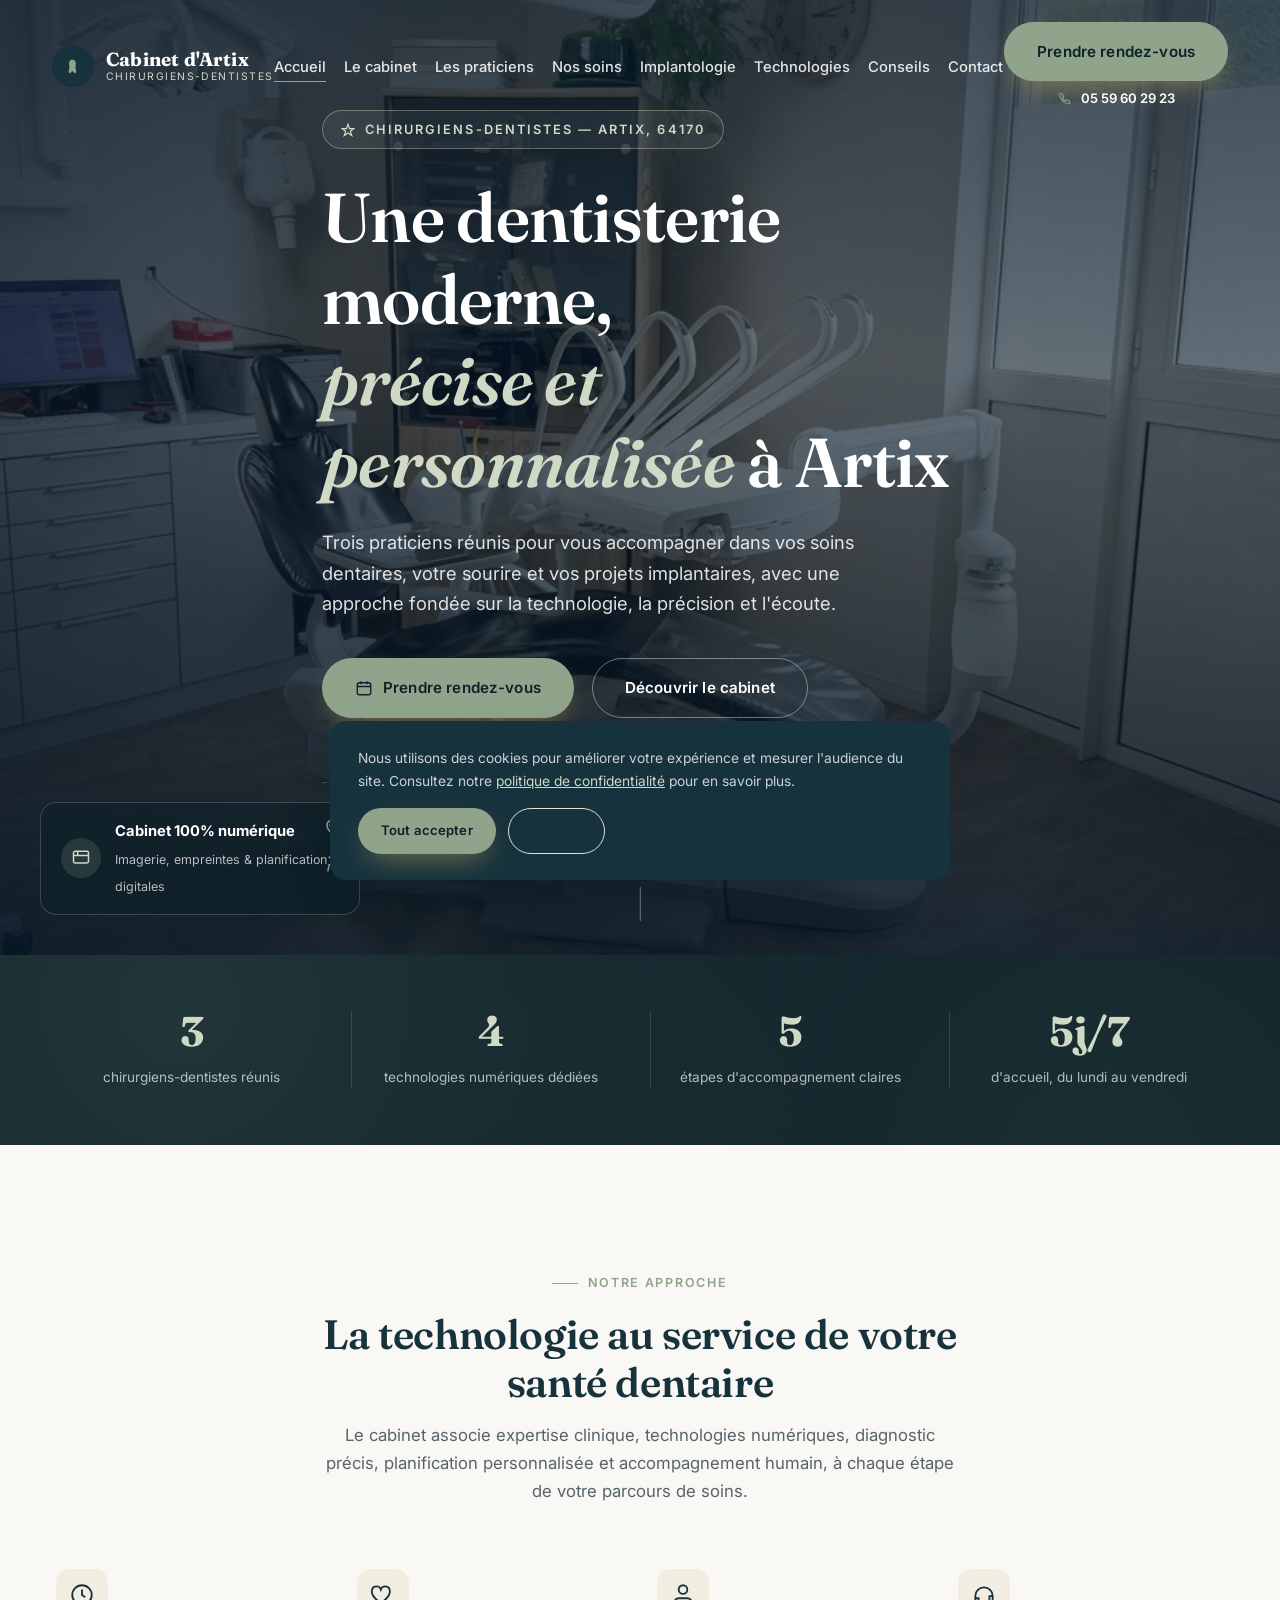
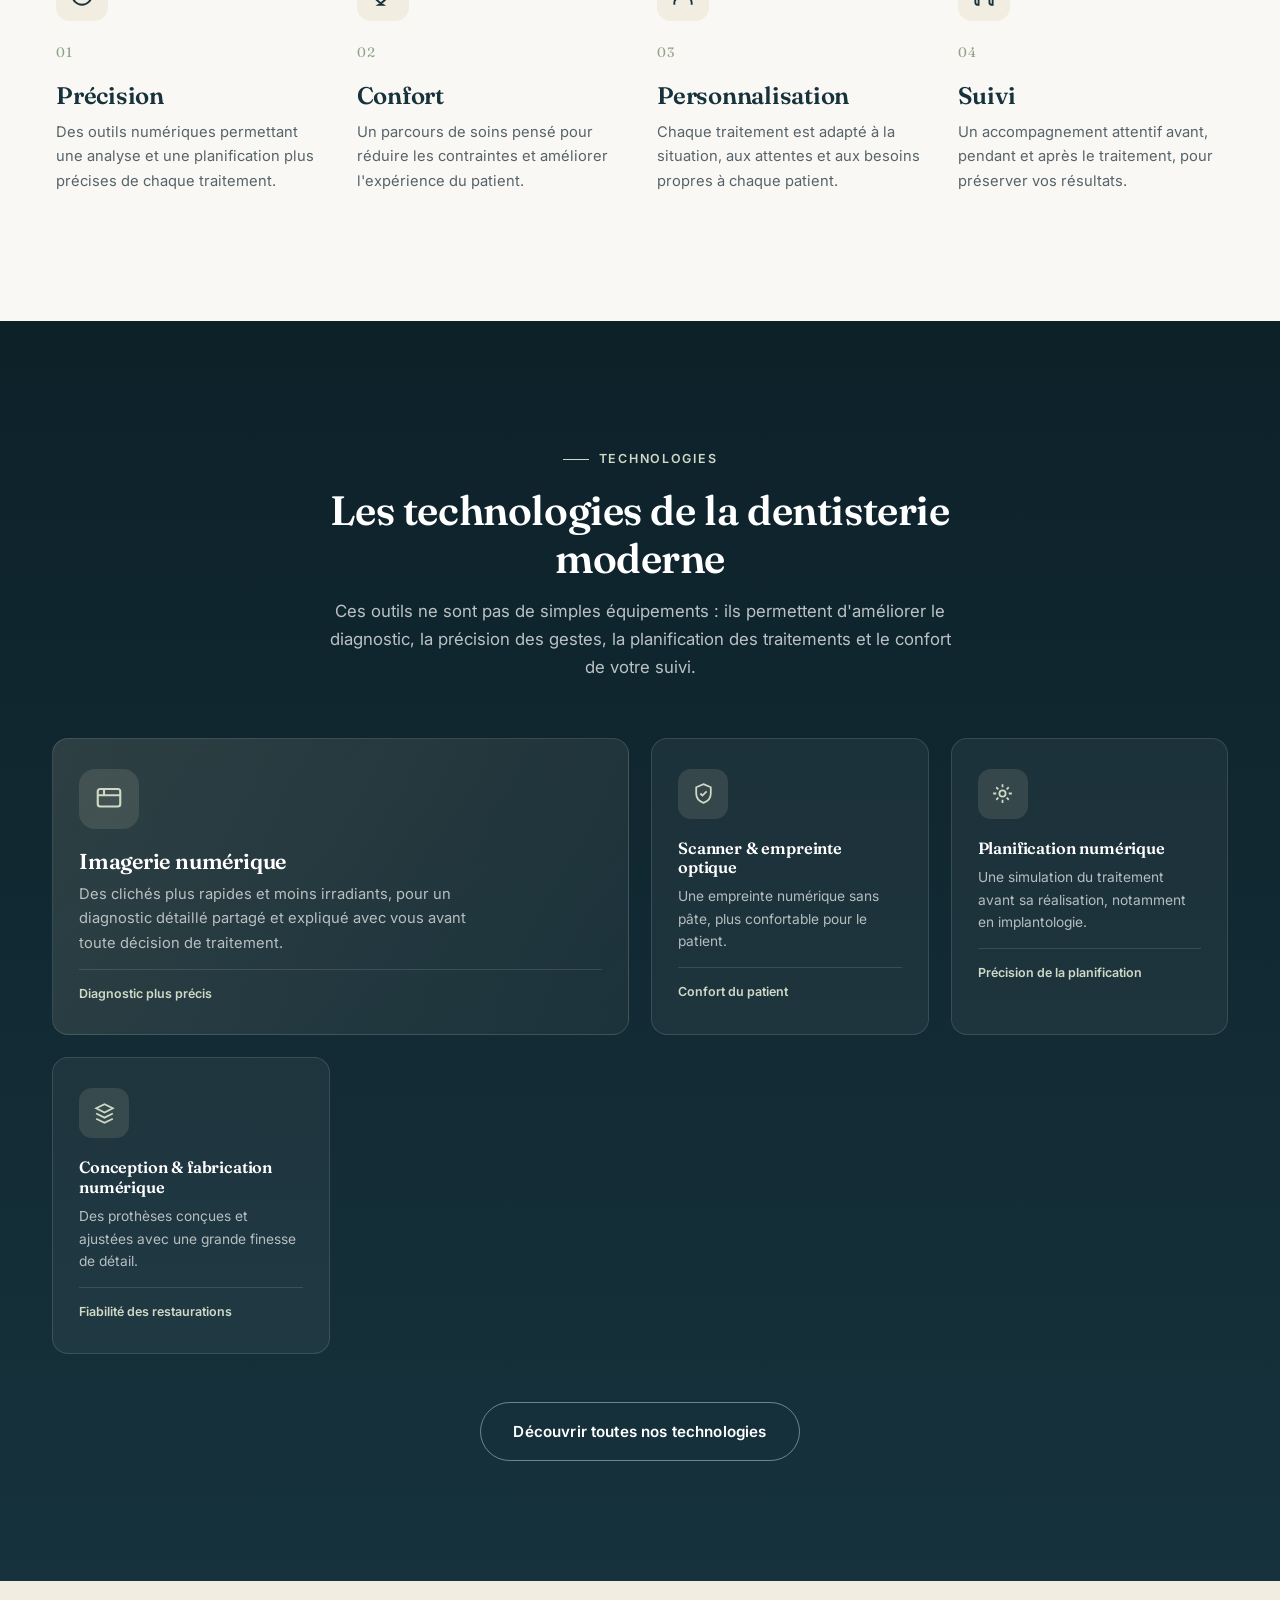
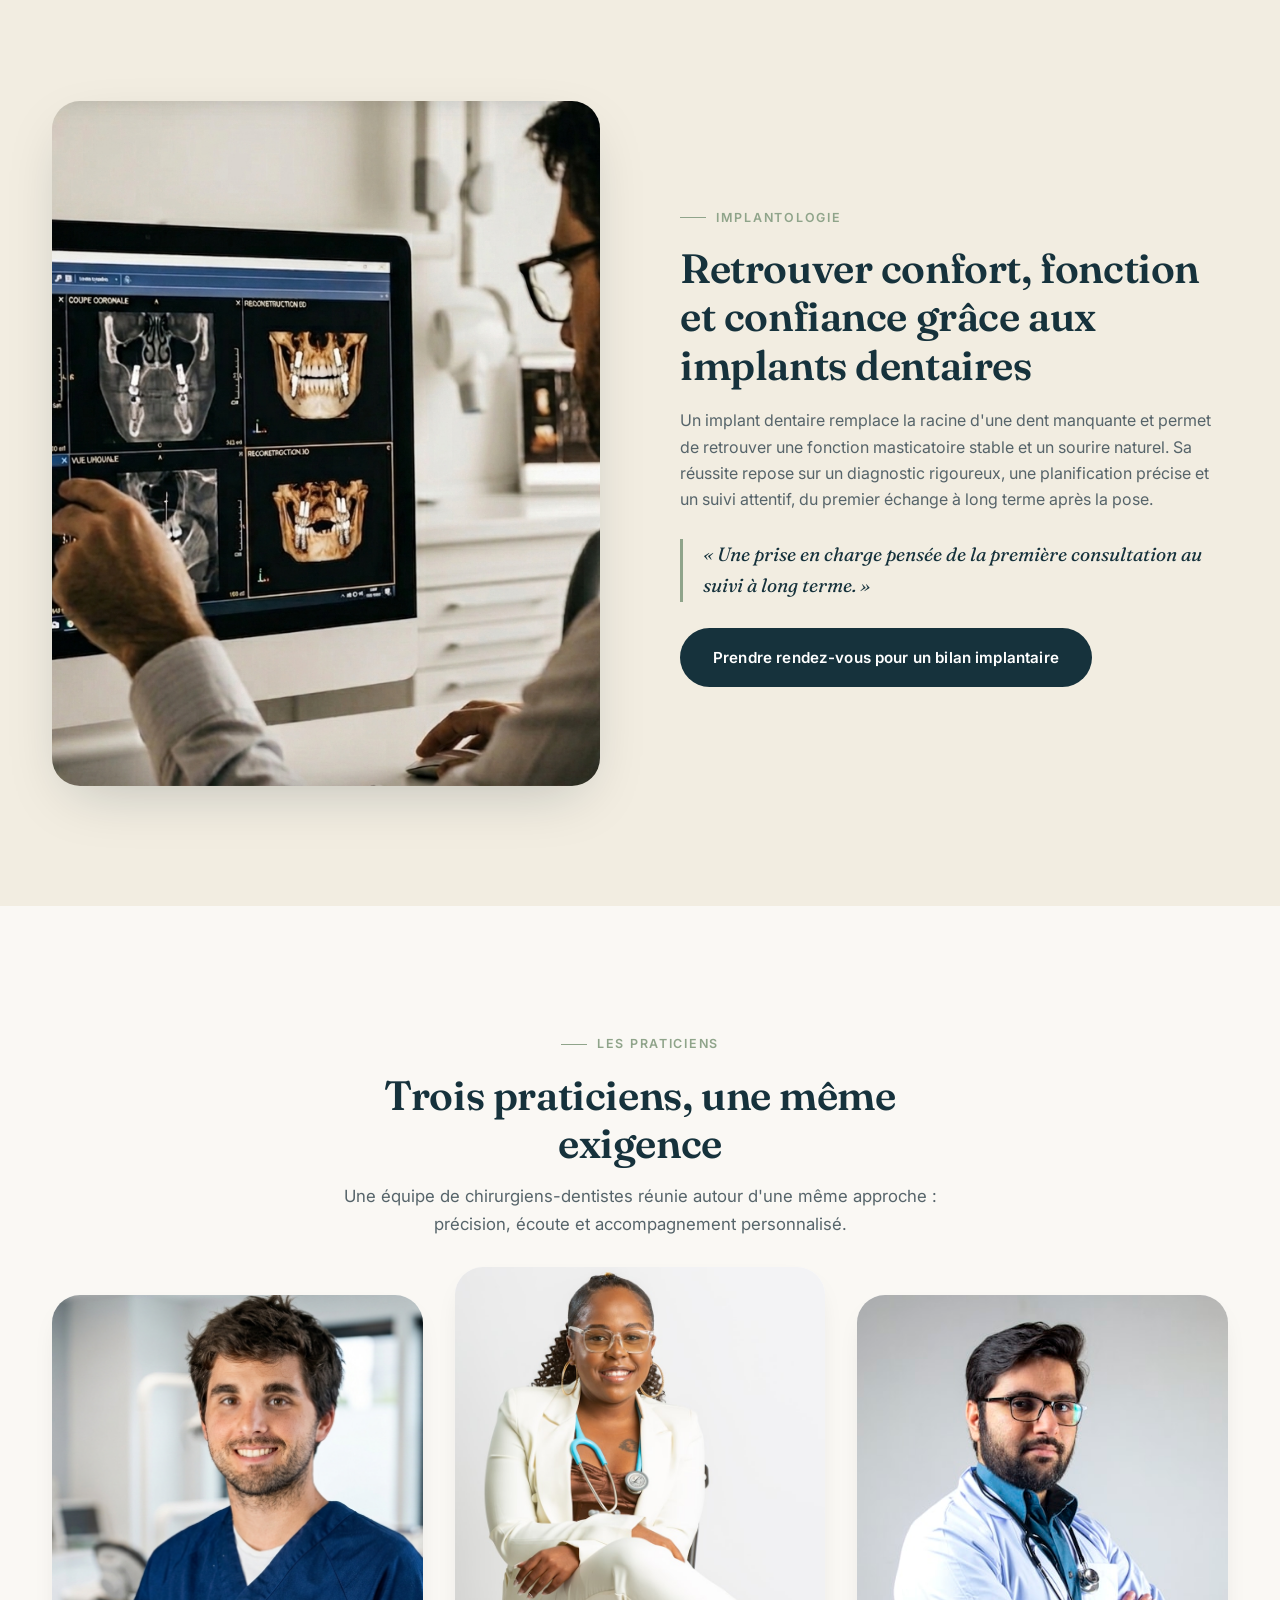
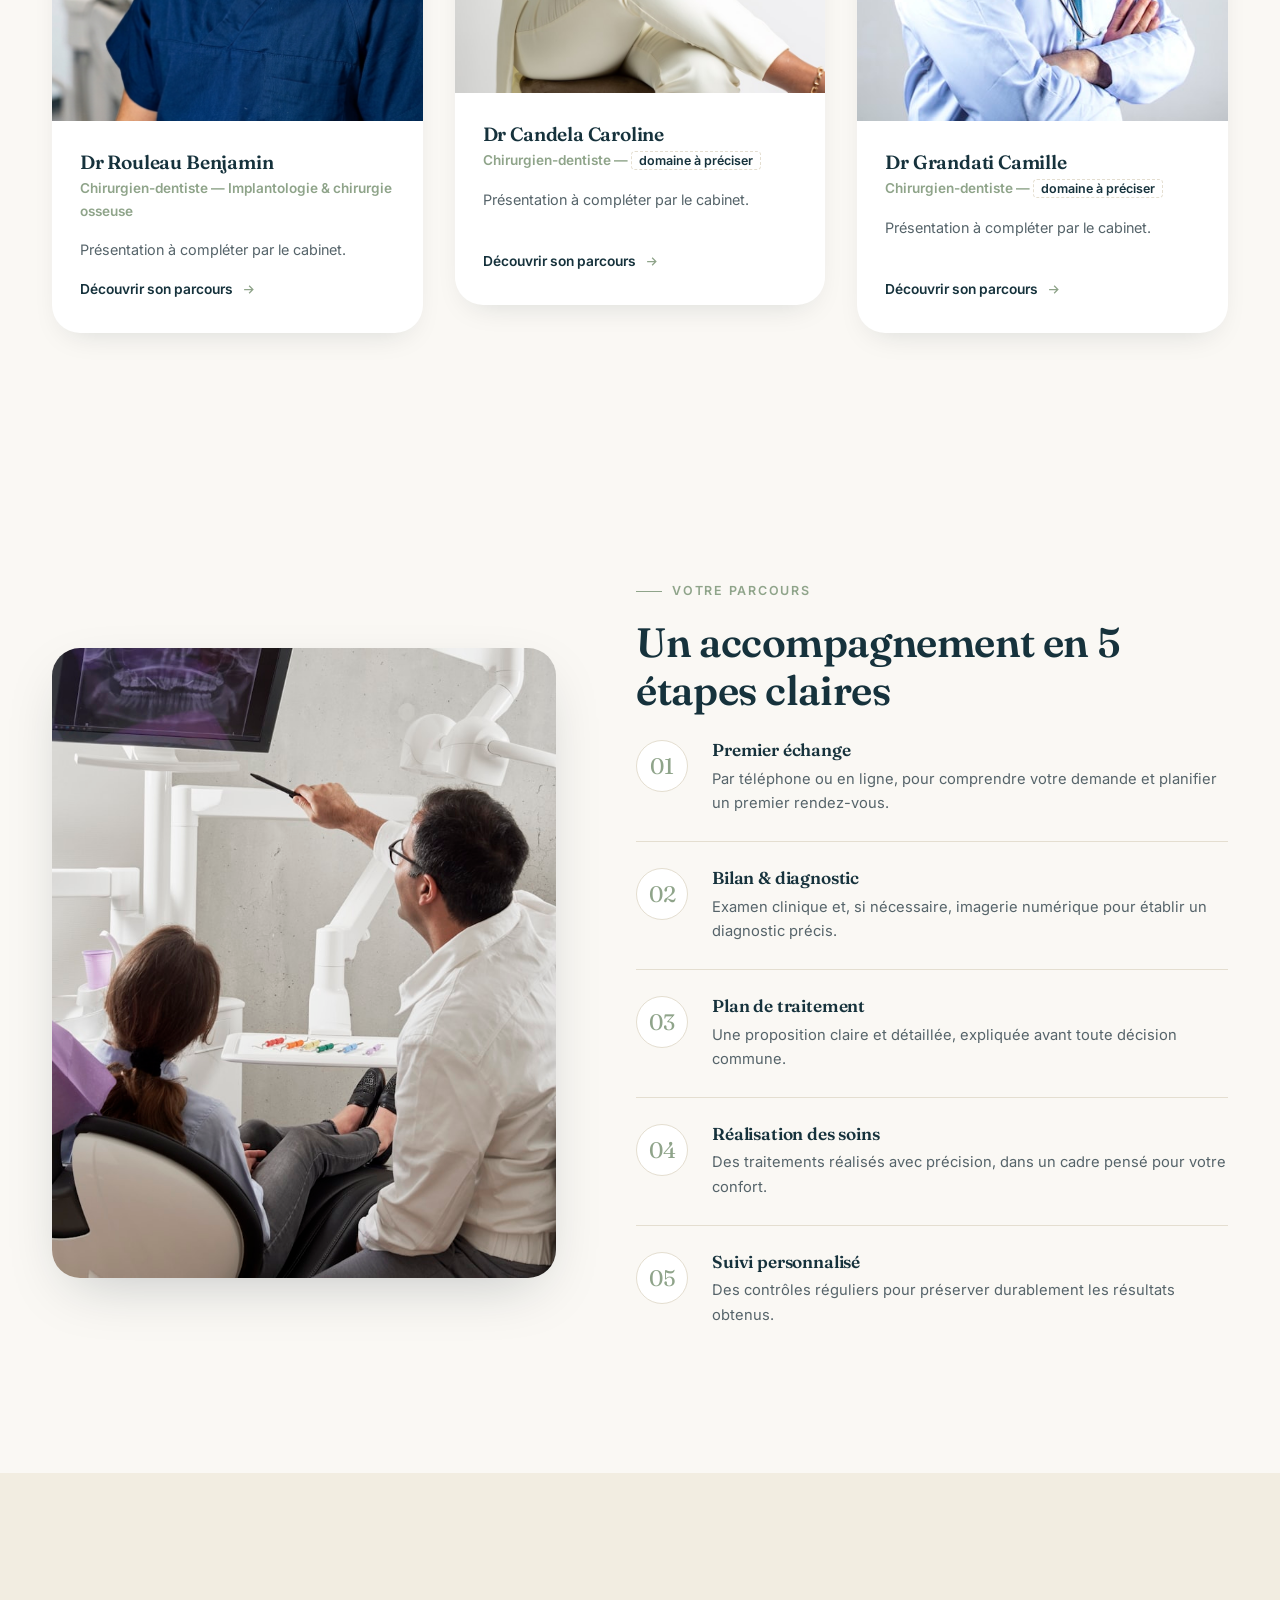
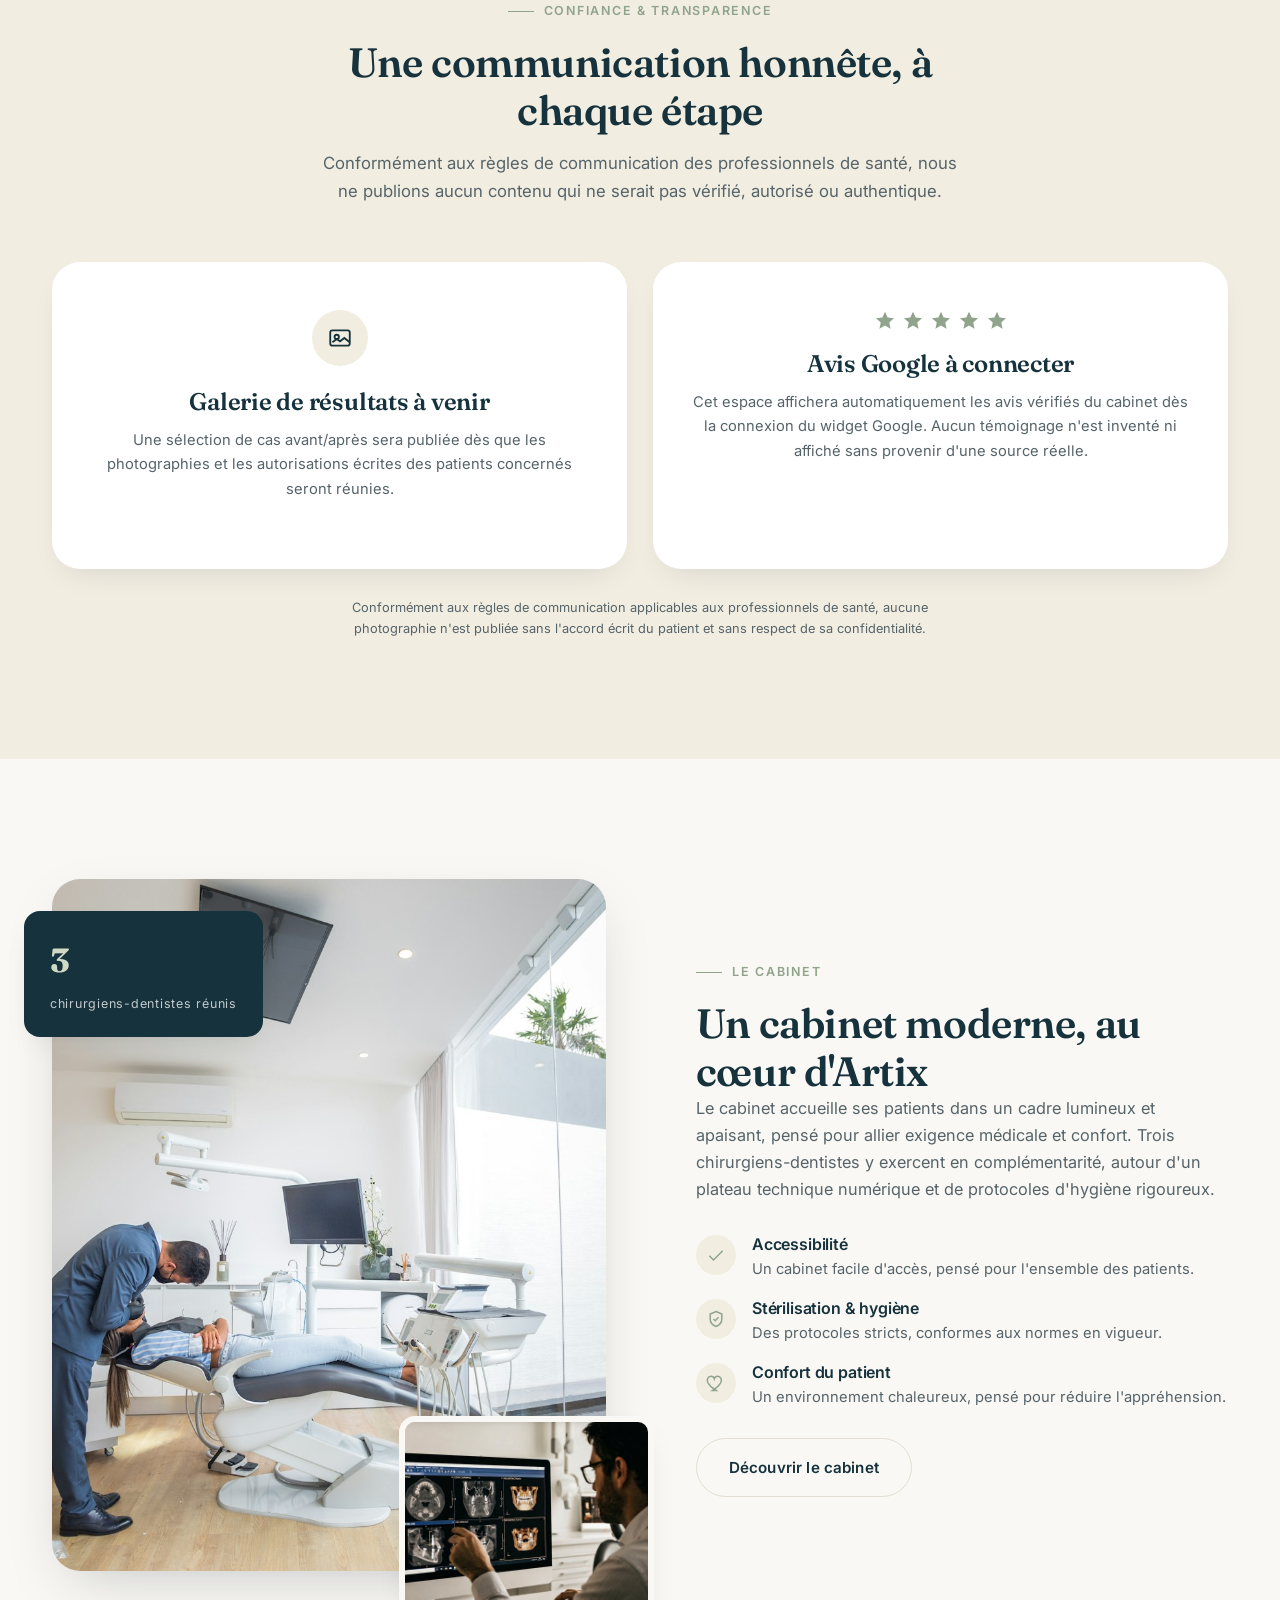
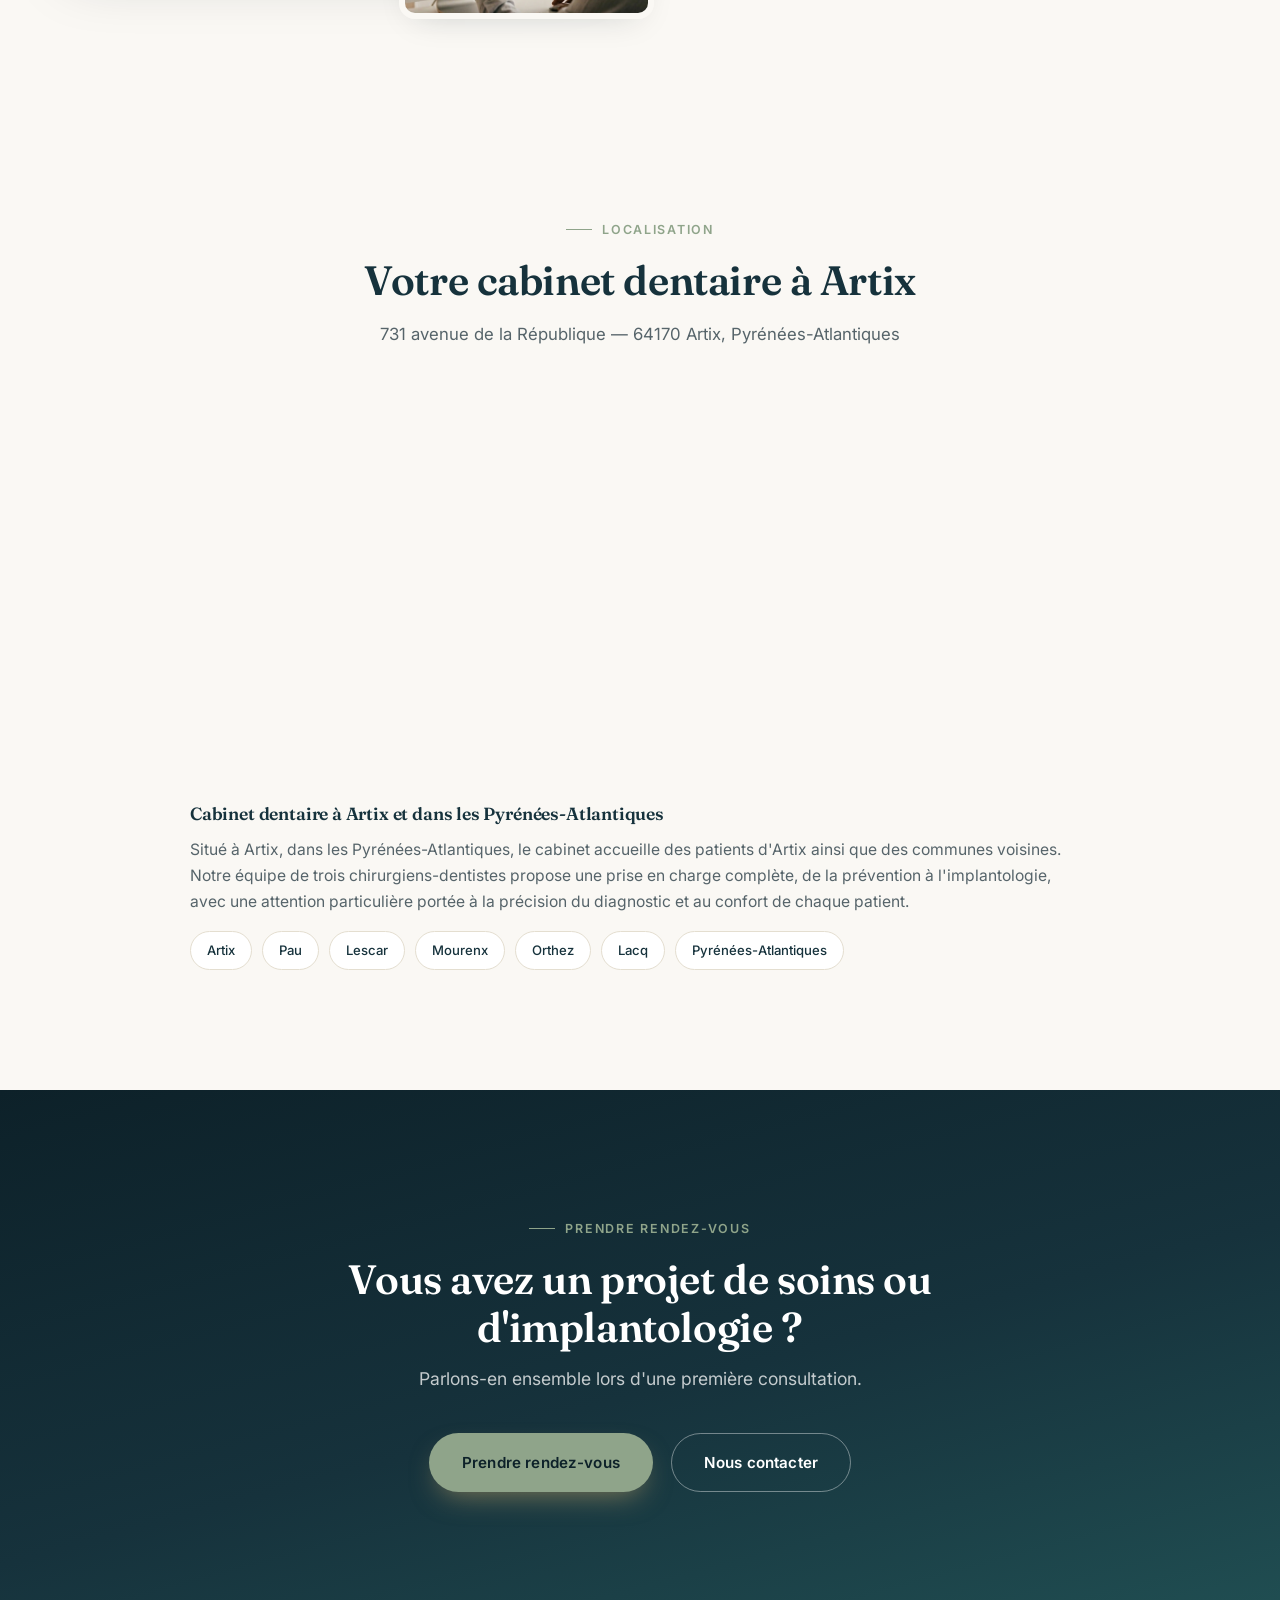
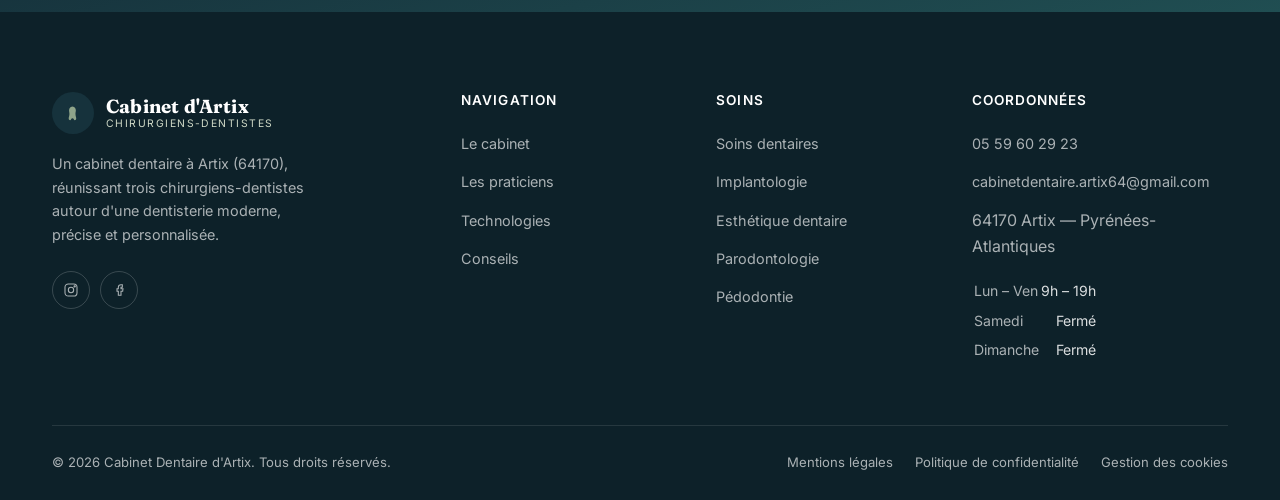
==== commit 57d4e806: "Add pédodontie service, update real contact info and hours - New pedodontie.html page (first visit, " ====
--- a/index.html
+++ b/index.html
@@ -22,9 +22,9 @@
   "@context": "https://schema.org",
   "@type": "Dentist",
   "name": "Cabinet Dentaire d'Artix",
-  "image": "assets/img/hero-cabinet.jpg",
-  "telephone": "+33559123456",
-  "email": "contact@cabinet-dentaire-artix.fr",
+  "image": "assets/img/cabinet-benjamin.jpg",
+  "telephone": "+33559602923",
+  "email": "cabinetdentaire.artix64@gmail.com",
   "priceRange": "€€",
   "address": {
     "@type": "PostalAddress",
@@ -37,7 +37,7 @@
   "geo": { "@type": "GeoCoordinates", "latitude": 43.3667, "longitude": -0.3833 },
   "areaServed": ["Artix", "Pau", "Lescar", "Mourenx", "Orthez", "Pyrénées-Atlantiques"],
   "medicalSpecialty": ["Dentistry", "Implantology", "Periodontics"],
-  "openingHours": ["Mo-Fr 09:00-19:00", "Sa 09:00-12:30"],
+  "openingHours": ["Mo-Fr 09:00-19:00"],
   "employee": [
     { "@type": "Dentist", "name": "Dr Rouleau Benjamin" },
     { "@type": "Dentist", "name": "Dr Candela Caroline" },
@@ -77,9 +77,9 @@
     <div class="header-actions">
       <div class="header-cta">
         <a href="contact.html" class="btn btn-primary">Prendre rendez-vous</a>
-        <a href="tel:+33559123456" class="header-call">
+        <a href="tel:+33559602923" class="header-call">
           <svg viewBox="0 0 24 24" fill="none" stroke="currentColor" stroke-width="1.6"><path d="M4 5c0-.6.4-1 1-1h3l2 5-2 1.5c.9 2 2.5 3.6 4.5 4.5L14 13l5 2v3c0 .6-.4 1-1 1C10.6 19 4 12.4 4 5z"/></svg>
-          <span>05 59 12 34 56</span>
+          <span>05 59 60 29 23</span>
         </a>
       </div>
       <button class="nav-toggle" id="navToggle" aria-label="Ouvrir le menu">
@@ -101,9 +101,9 @@
     <li><a href="contact.html">Contact</a></li>
   </ul>
   <a href="contact.html" class="btn btn-primary">Prendre rendez-vous</a>
-  <a href="tel:+33559123456" class="header-call">
+  <a href="tel:+33559602923" class="header-call">
     <svg viewBox="0 0 24 24" fill="none" stroke="currentColor" stroke-width="1.6" style="width:18px;height:18px"><path d="M4 5c0-.6.4-1 1-1h3l2 5-2 1.5c.9 2 2.5 3.6 4.5 4.5L14 13l5 2v3c0 .6-.4 1-1 1C10.6 19 4 12.4 4 5z"/></svg>
-    05 59 12 34 56
+    05 59 60 29 23
   </a>
 </div>
 
@@ -112,7 +112,7 @@
 <!-- ============ HERO ============ -->
 <section class="hero" id="accueil">
   <div class="hero-media">
-    <img src="assets/img/hero-cabinet.jpg" alt="Salle de soins moderne et lumineuse du Cabinet Dentaire d'Artix" loading="eager">
+    <img src="assets/img/cabinet-benjamin.jpg" alt="Salle de soins moderne et lumineuse du Cabinet Dentaire d'Artix" loading="eager">
   </div>
   <div class="hero-floating-badge">
     <span class="ico"><svg viewBox="0 0 24 24" fill="none" stroke="currentColor" stroke-width="1.8"><rect x="3" y="4" width="18" height="14" rx="2"/><path d="M3 9h18M8 4v5"/></svg></span>
@@ -173,8 +173,8 @@
       <span>étapes d'accompagnement claires</span>
     </div>
     <div class="stat-item" data-reveal style="--i:3">
-      <strong>6j/7</strong>
-      <span>d'accueil, du lundi au samedi</span>
+      <strong>5j/7</strong>
+      <span>d'accueil, du lundi au vendredi</span>
     </div>
   </div>
 </section>
@@ -263,7 +263,7 @@
 <section class="implant-cta section-pad" id="implantologie">
   <div class="container implant-cta-grid">
     <div class="implant-cta-media" data-reveal>
-      <img src="assets/img/diagnostic.jpg" alt="Praticien étudiant une planification implantaire numérique" loading="lazy">
+      <img src="assets/img/scanner-intraoral.jpg" alt="Praticien étudiant une planification implantaire numérique" loading="lazy">
     </div>
     <div data-reveal>
       <div class="eyebrow">Implantologie</div>
@@ -414,7 +414,7 @@
         <img src="assets/img/cabinet-vue.jpg" alt="Salle de soins du Cabinet Dentaire d'Artix" loading="lazy">
       </div>
       <div class="frame-float">
-        <img src="assets/img/diagnostic.jpg" alt="Équipement d'imagerie numérique du cabinet" loading="lazy">
+        <img src="assets/img/scanner-intraoral.jpg" alt="Équipement d'imagerie numérique du cabinet" loading="lazy">
       </div>
     </div>
     <div class="about-body" data-reveal>
@@ -524,19 +524,20 @@
           <li><a href="implantologie.html">Implantologie</a></li>
           <li><a href="esthetique-dentaire.html">Esthétique dentaire</a></li>
           <li><a href="parodontologie.html">Parodontologie</a></li>
+          <li><a href="pedodontie.html">Pédodontie</a></li>
         </ul>
       </div>
 
       <div class="footer-col">
         <h4>Coordonnées</h4>
         <ul>
-          <li><a href="tel:+33559123456">05 59 12 34 56</a></li>
-          <li><a href="mailto:contact@cabinet-dentaire-artix.fr">contact@cabinet-dentaire-artix.fr</a></li>
+          <li><a href="tel:+33559602923">05 59 60 29 23</a></li>
+          <li><a href="mailto:cabinetdentaire.artix64@gmail.com">cabinetdentaire.artix64@gmail.com</a></li>
           <li><span>64170 Artix — Pyrénées-Atlantiques</span></li>
         </ul>
         <table class="footer-hours" style="margin-top:16px;">
           <tr><td>Lun – Ven</td><td>9h – 19h</td></tr>
-          <tr><td>Samedi</td><td>9h – 12h30</td></tr>
+          <tr><td>Samedi</td><td>Fermé</td></tr>
           <tr><td>Dimanche</td><td>Fermé</td></tr>
         </table>
       </div>
@@ -555,7 +556,7 @@
 
 <!-- Sticky mobile action bar -->
 <div class="mobile-bar">
-  <a href="tel:+33559123456" class="btn btn-outline">
+  <a href="tel:+33559602923" class="btn btn-outline">
     <svg viewBox="0 0 24 24" fill="none" stroke="currentColor" stroke-width="1.8" style="width:16px;height:16px"><path d="M4 5c0-.6.4-1 1-1h3l2 5-2 1.5c.9 2 2.5 3.6 4.5 4.5L14 13l5 2v3c0 .6-.4 1-1 1C10.6 19 4 12.4 4 5z"/></svg>
     Appeler
   </a>
--- a/css/style.css
+++ b/css/style.css
@@ -901,13 +901,13 @@
 .doctolib-box strong { display: block; margin-bottom: 4px; }
 
 /* ---------- Bascule Formulaire / Doctolib ---------- */
-.rdv-mode-switch { display: flex; gap: 8px; margin-bottom: 26px; }
+.rdv-mode-switch { display: flex; gap: 10px; margin-bottom: 28px; background: var(--beige); border-radius: 100px; padding: 6px; }
 .rdv-mode-btn {
-  flex: 1; padding: 10px 16px; border-radius: 100px; border: 1px solid var(--line);
-  background: transparent; color: var(--ink-soft); font-size: 0.82rem; font-weight: 600;
+  flex: 1; padding: 13px 18px; border-radius: 100px; border: none;
+  background: transparent; color: var(--ink-soft); font-size: 0.88rem; font-weight: 700;
   transition: all 0.3s var(--ease);
 }
-.rdv-mode-btn.active { background: var(--beige); border-color: var(--beige); color: var(--navy); }
+.rdv-mode-btn.active { background: var(--navy); color: var(--white); box-shadow: 0 8px 20px -8px rgba(22,50,60,0.5); }
 .rdv-mode-content { display: none; }
 .rdv-mode-content.active { display: block; animation: fadein 0.5s var(--ease); }
 
@@ -918,8 +918,20 @@
 }
 .doctolib-cta .ico svg { width: 26px; height: 26px; }
 .doctolib-cta h3 { margin-bottom: 10px; }
-.doctolib-cta p { color: var(--ink-soft); font-size: 0.92rem; margin-bottom: 22px; }
+.doctolib-cta p { color: var(--ink-soft); font-size: 0.92rem; margin-bottom: 0; }
 .doctolib-cta .form-note { text-align: center; }
+
+.doctolib-practitioners { display: flex; flex-direction: column; gap: 12px; margin-top: 22px; }
+.doctolib-practitioner-card {
+  display: flex; align-items: center; justify-content: space-between; gap: 16px;
+  padding: 16px 20px; border: 1px solid var(--line); border-radius: var(--radius-md);
+  transition: all 0.3s var(--ease);
+}
+.doctolib-practitioner-card:hover { border-color: var(--gold); background: var(--beige); transform: translateY(-2px); }
+.doctolib-practitioner-card .name { font-weight: 600; color: var(--navy); font-size: 0.98rem; }
+.doctolib-practitioner-card .cta { display: flex; align-items: center; gap: 8px; font-size: 0.84rem; font-weight: 600; color: var(--navy); white-space: nowrap; }
+.doctolib-practitioner-card .cta svg { width: 15px; height: 15px; color: var(--gold); flex-shrink: 0; transition: transform 0.3s var(--ease); }
+.doctolib-practitioner-card:hover .cta svg { transform: translateX(4px); }
 
 /* ---------- Cookies : préférences ---------- */
 .cookie-pref-card { background: var(--white); border: 1px solid var(--line); border-radius: var(--radius-md); padding: 24px 26px; margin-bottom: 16px; display: flex; justify-content: space-between; align-items: center; gap: 20px; }
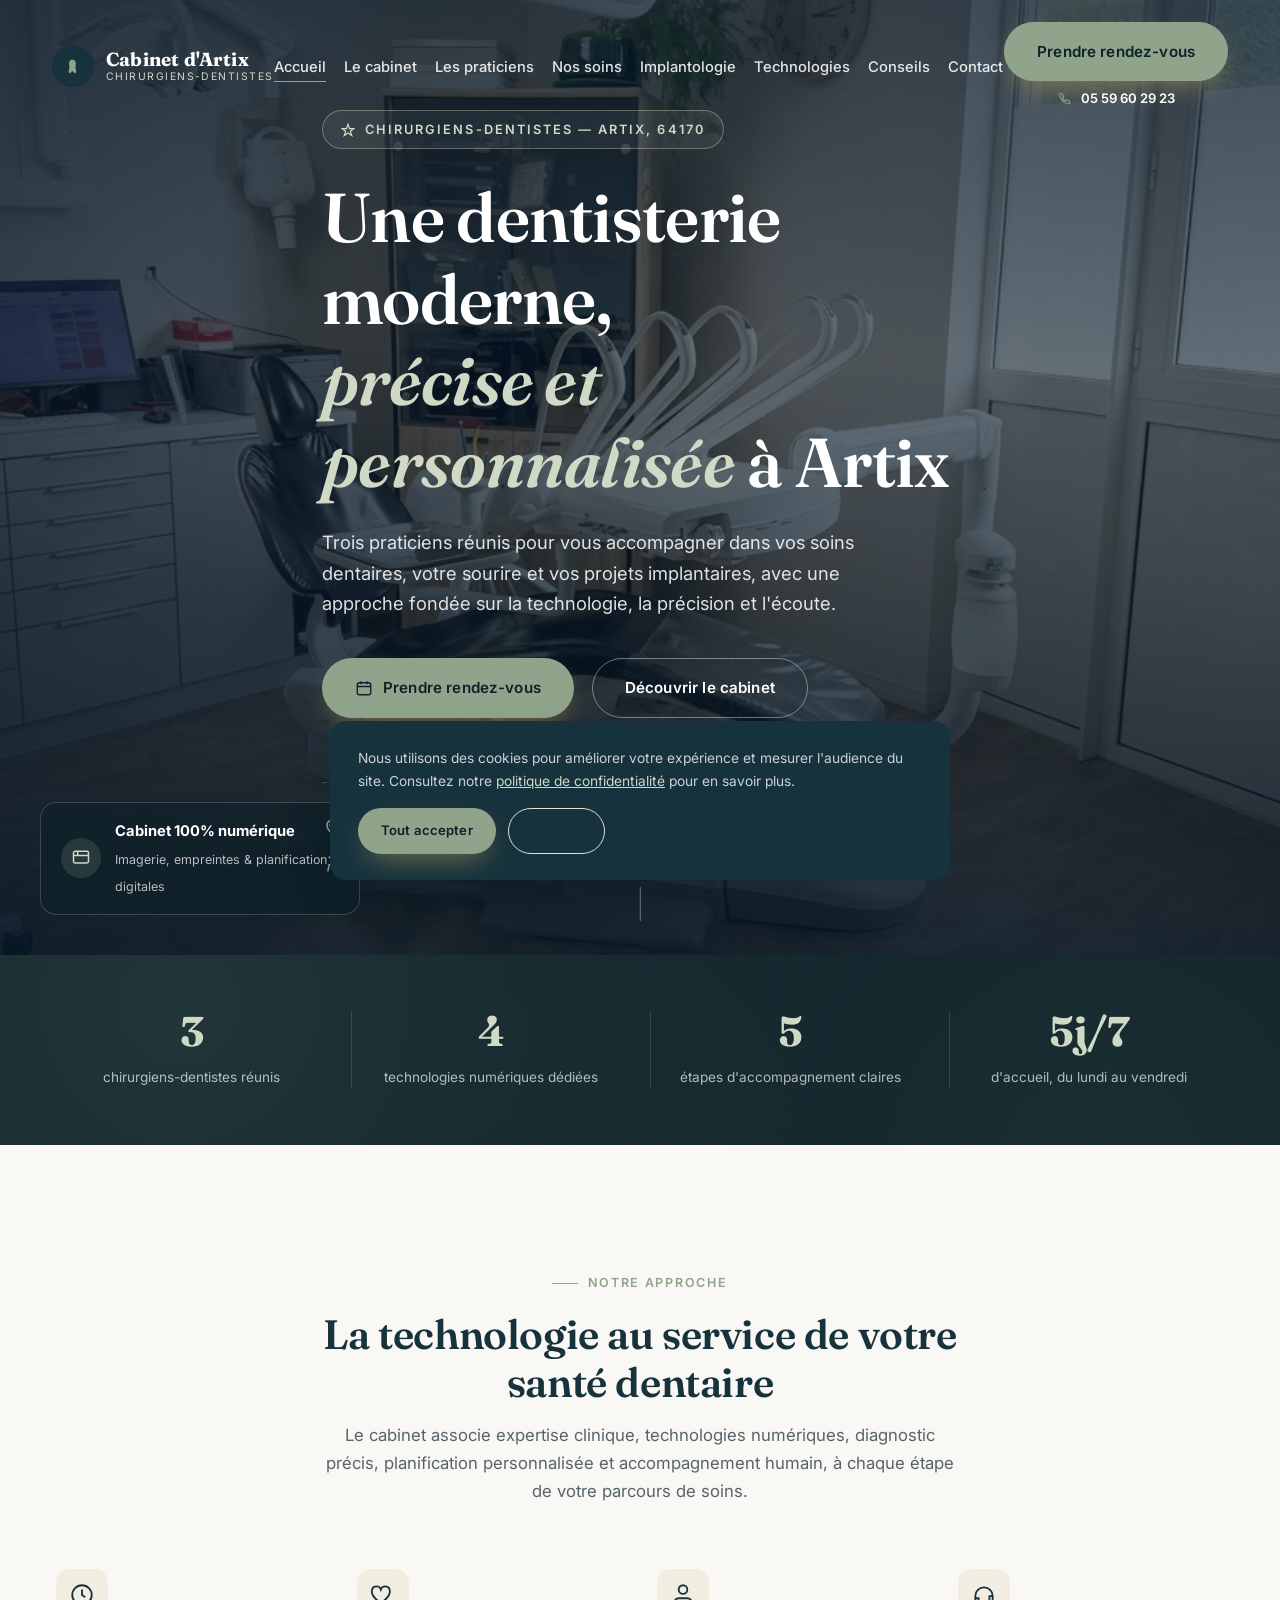
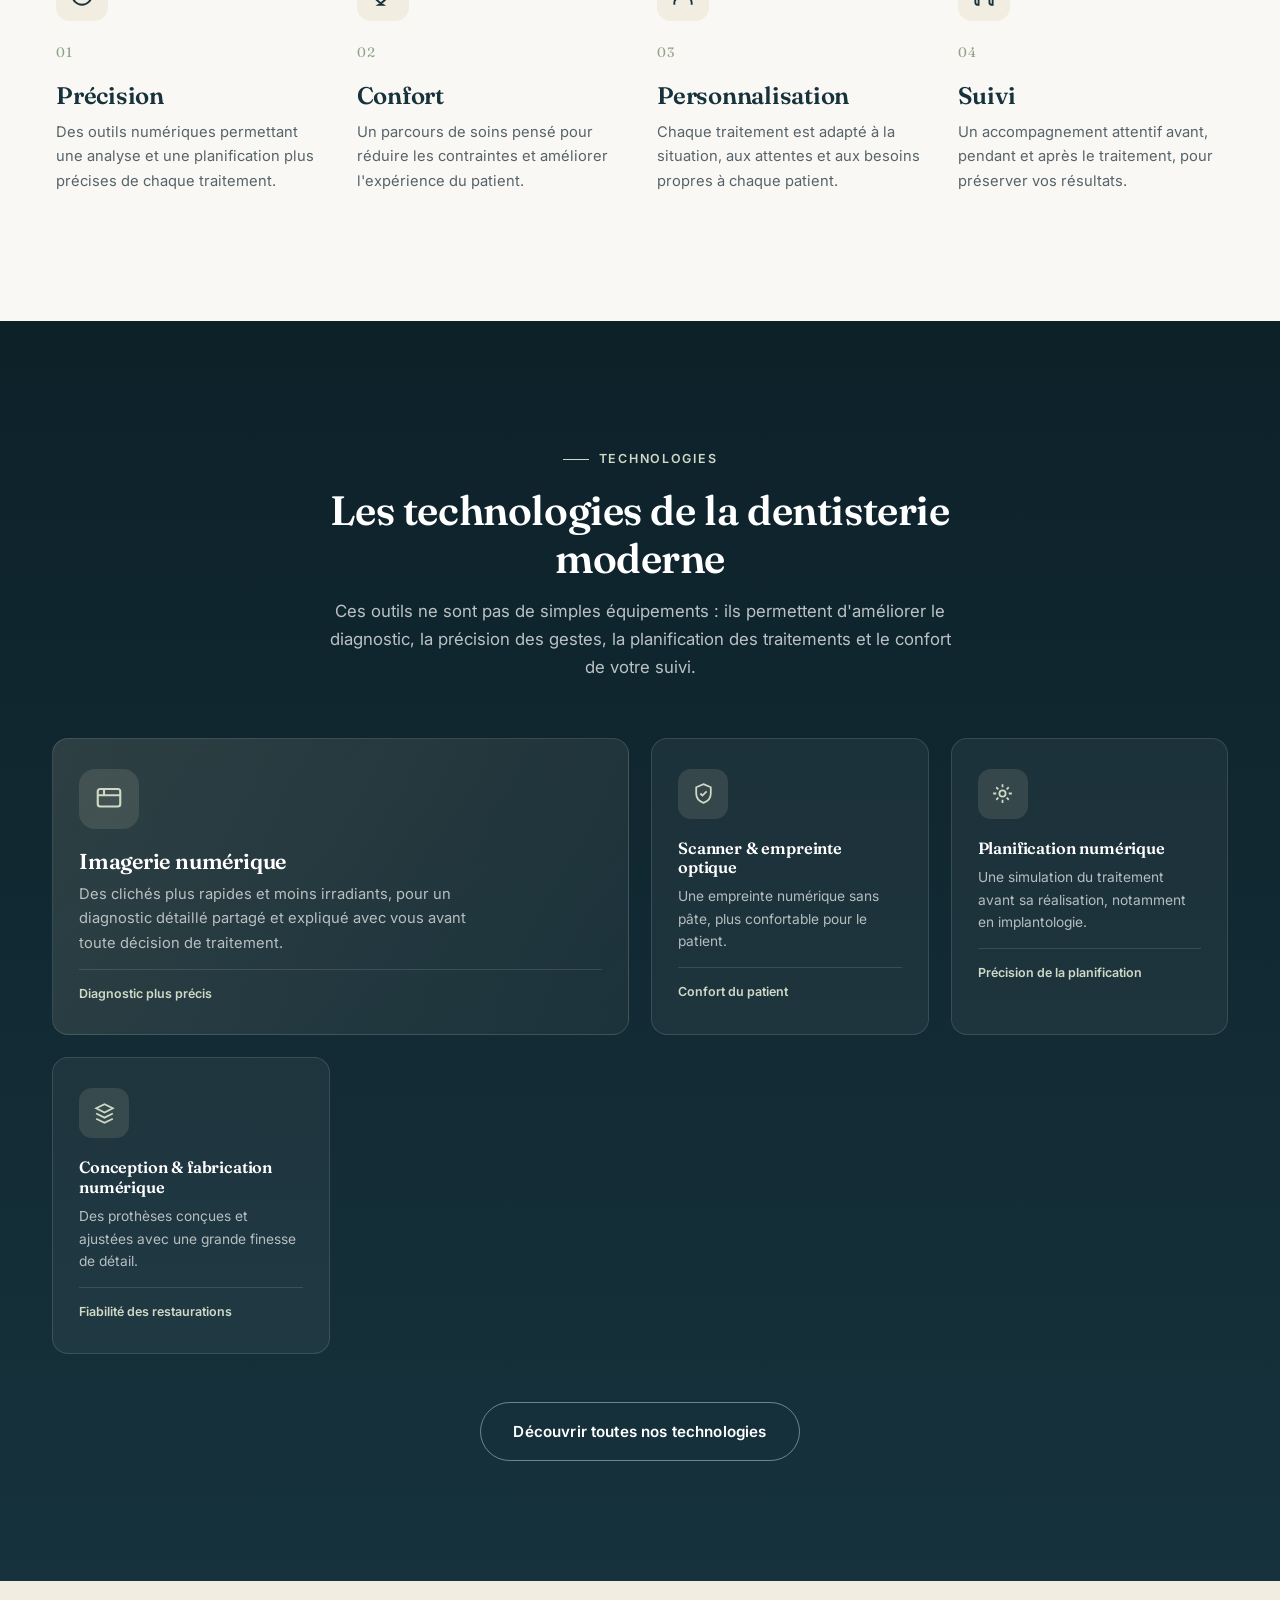
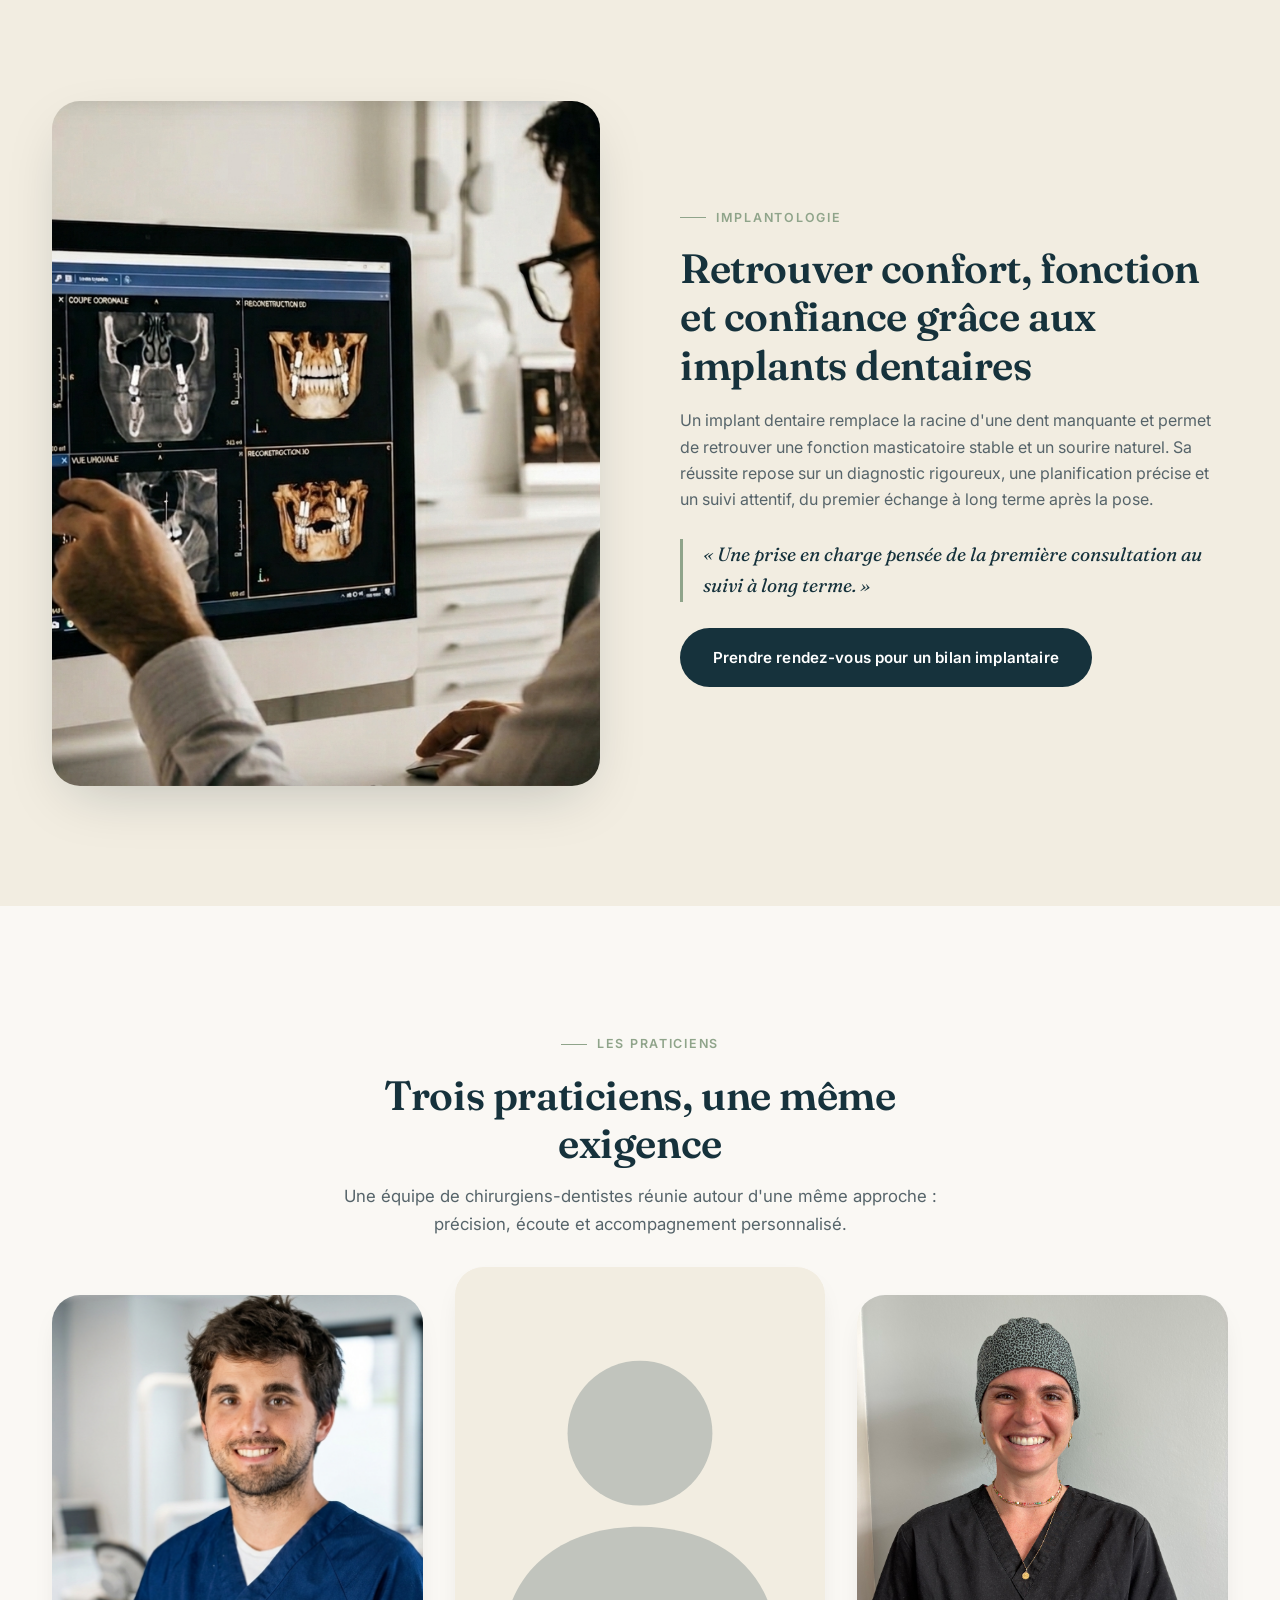
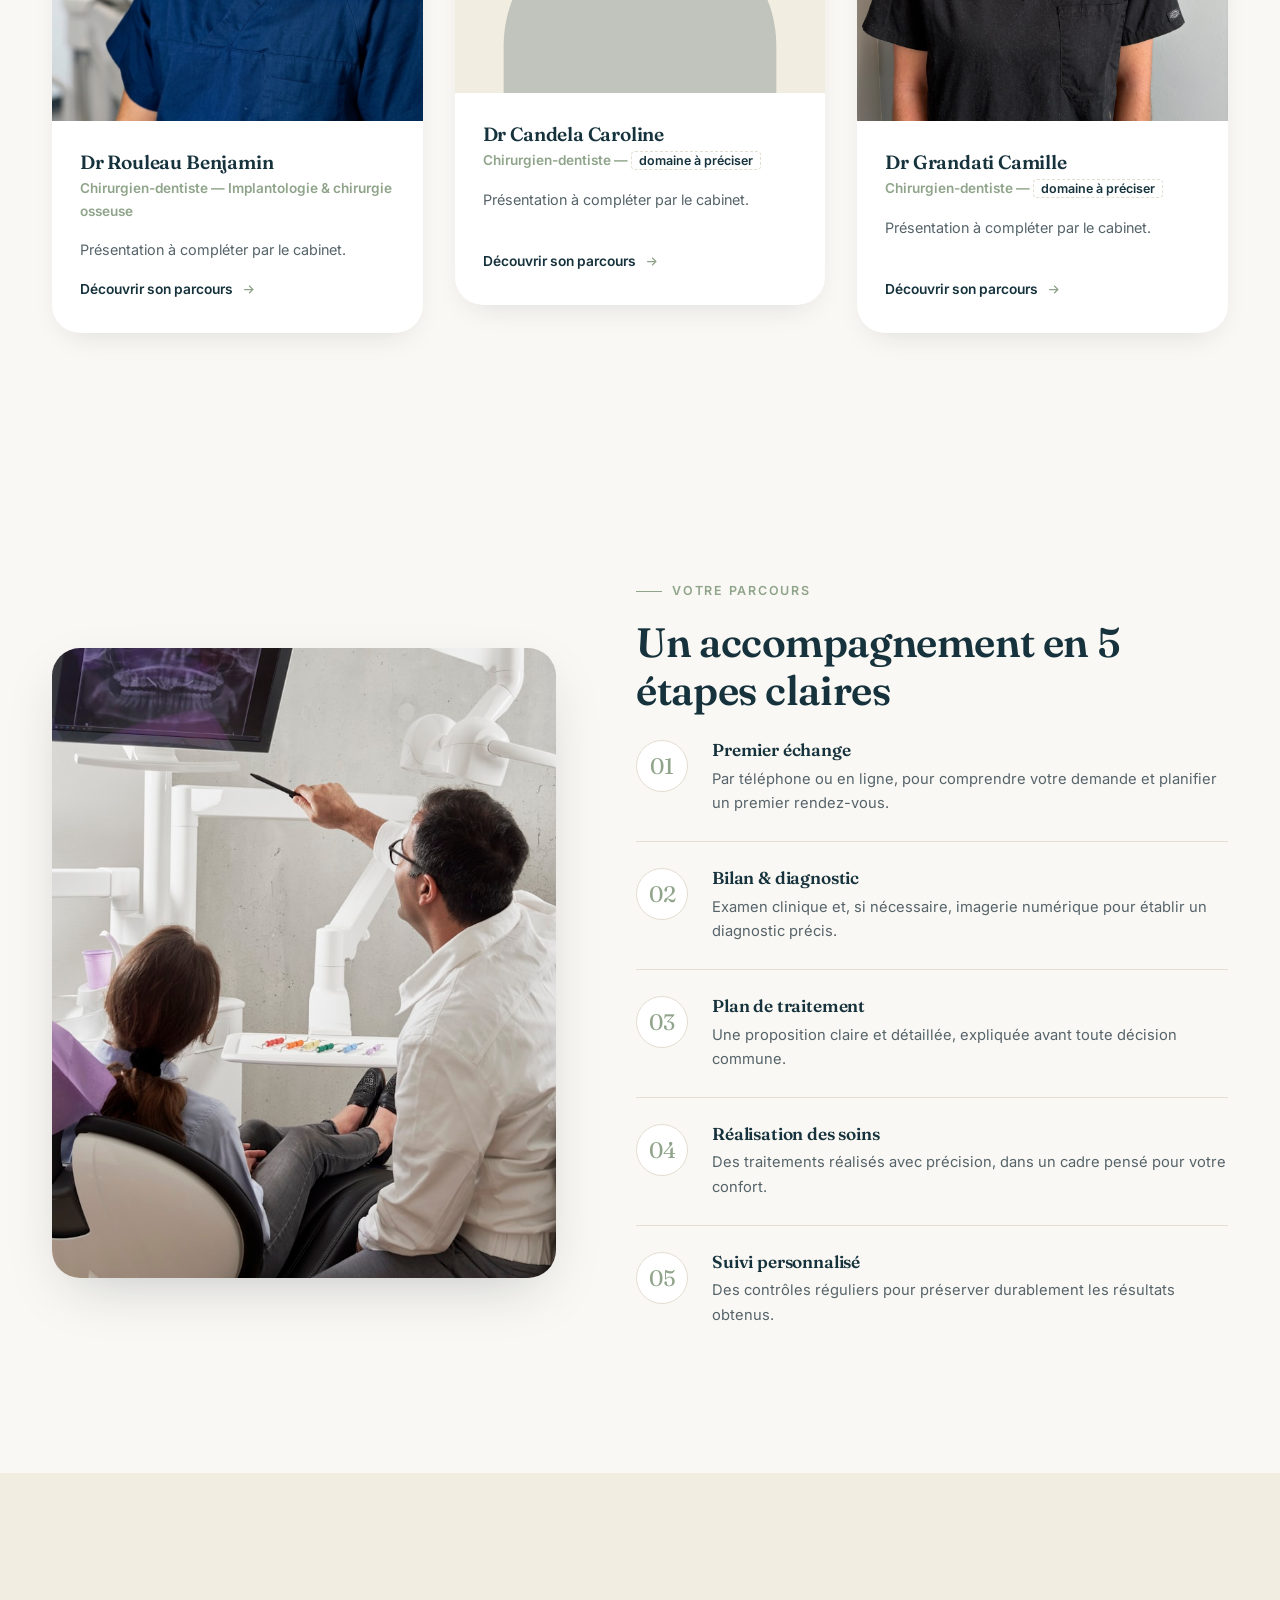
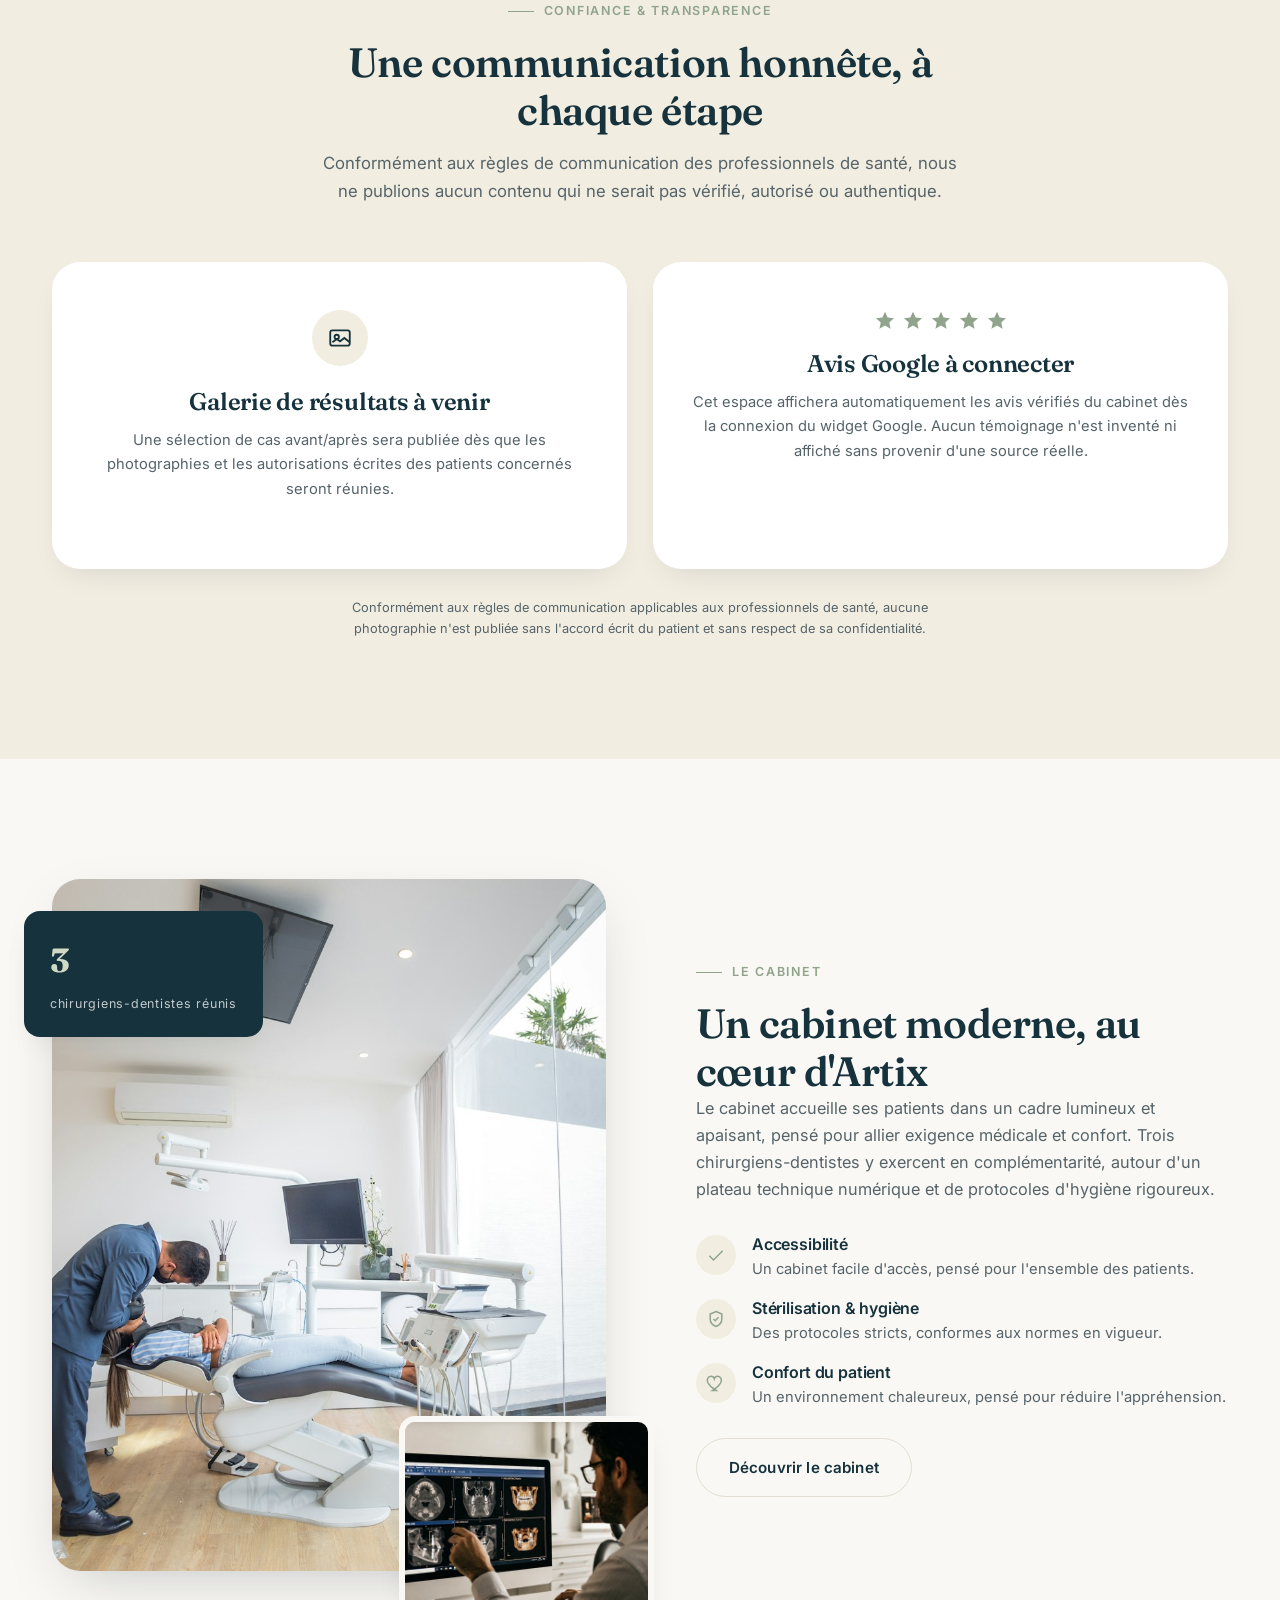
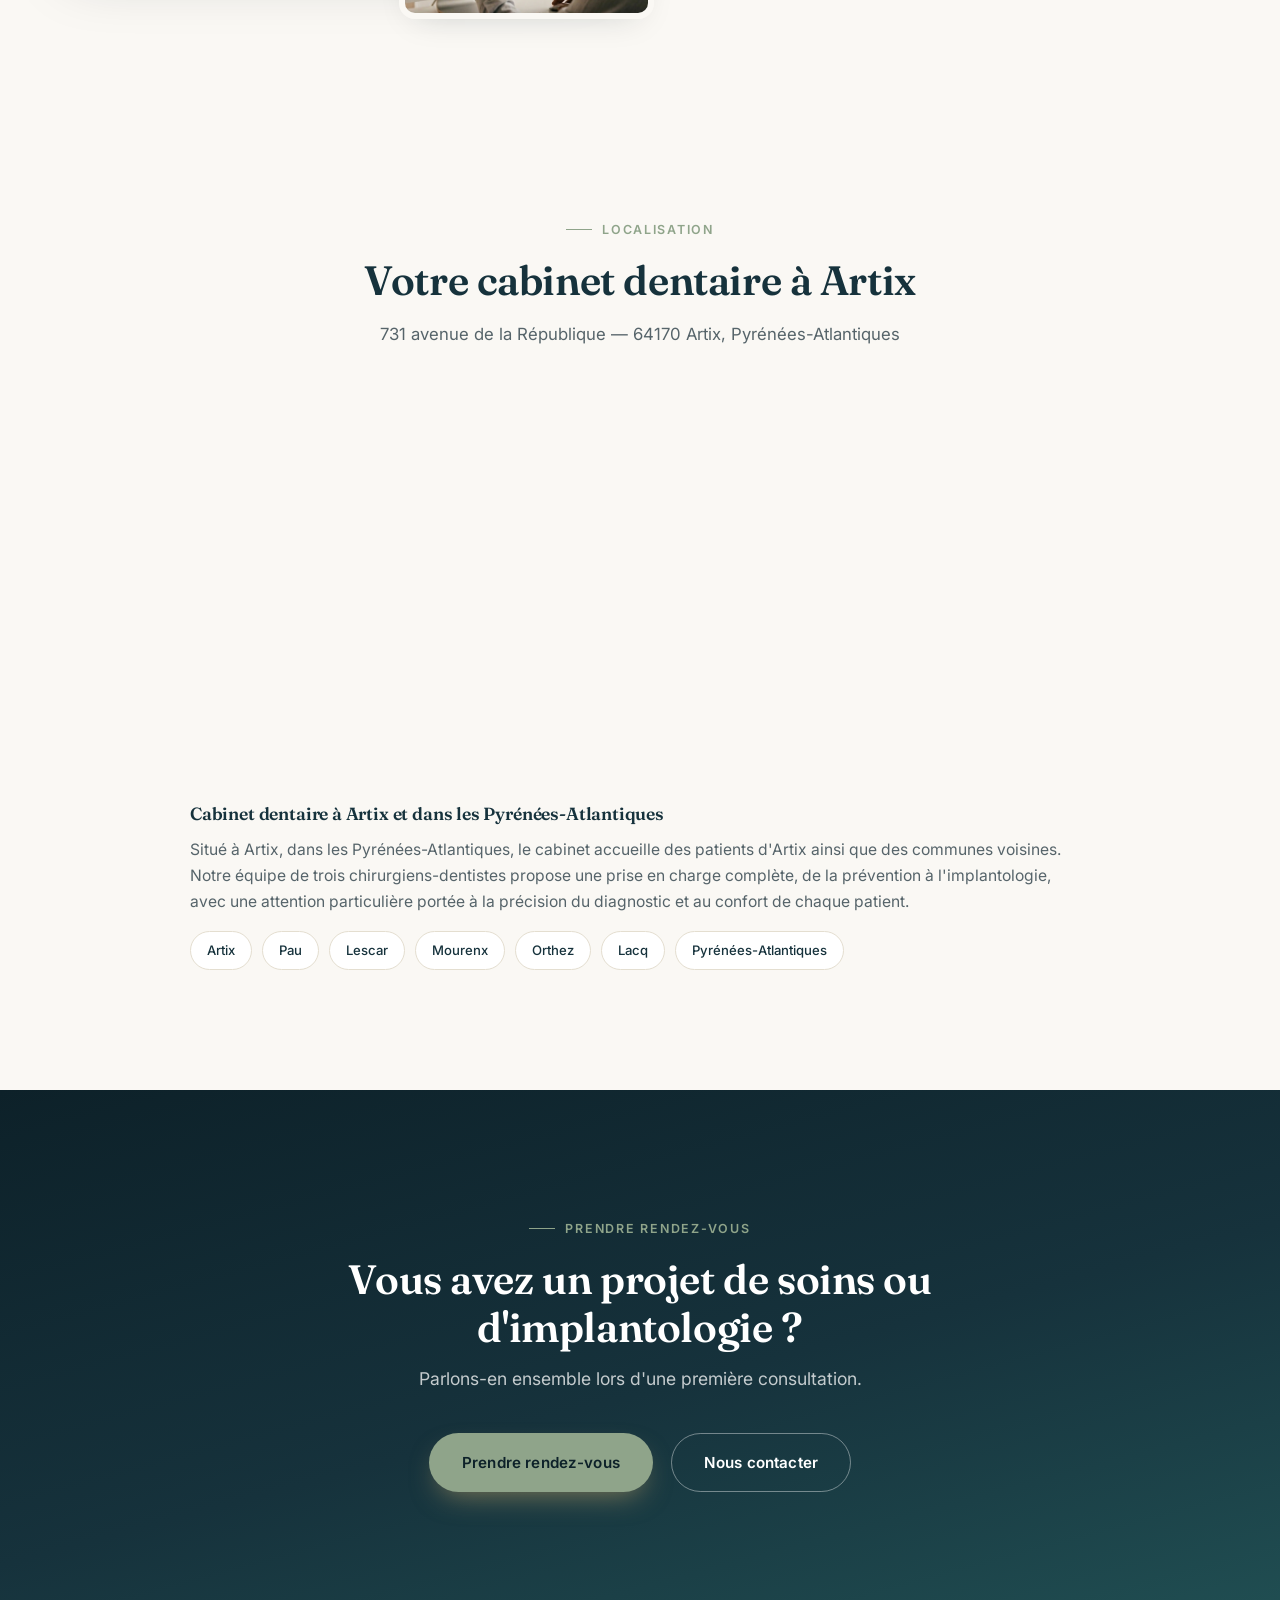
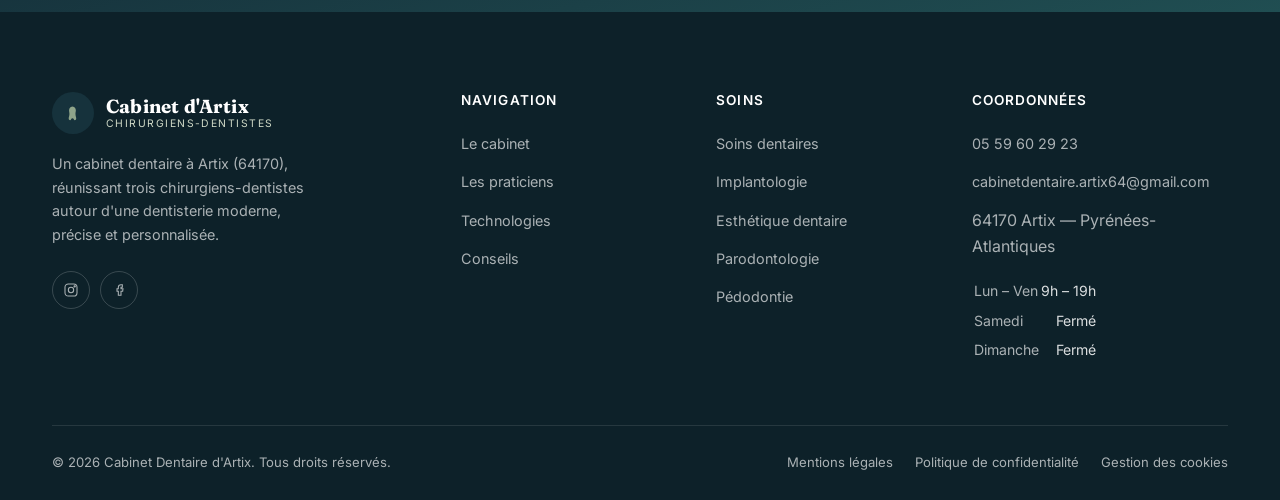
==== commit 4fcb960e: "Add Dr Grandati's real photos, fix broken practitioner images - Real portrait for Dr Grandati Camill" ====
--- a/index.html
+++ b/index.html
@@ -299,7 +299,7 @@
         </div>
       </div>
       <div class="practitioner-card" data-reveal style="--i:1">
-        <div class="practitioner-photo"><img src="assets/img/team-sarah.jpg" alt="Portrait du Dr Candela Caroline, chirurgien-dentiste du Cabinet Dentaire d'Artix" loading="lazy"></div>
+        <div class="practitioner-photo"><img src="assets/img/placeholder-portrait.svg" alt="Portrait à ajouter — Dr Candela Caroline, chirurgien-dentiste du Cabinet Dentaire d'Artix" loading="lazy"></div>
         <div class="practitioner-body">
           <h3>Dr Candela Caroline</h3>
           <div class="practitioner-role">Chirurgien-dentiste — <span class="placeholder">domaine à préciser</span></div>
@@ -308,7 +308,7 @@
         </div>
       </div>
       <div class="practitioner-card" data-reveal style="--i:2">
-        <div class="practitioner-photo"><img src="assets/img/team-antoine.jpg" alt="Portrait du Dr Grandati Camille, chirurgien-dentiste du Cabinet Dentaire d'Artix" loading="lazy"></div>
+        <div class="practitioner-photo"><img src="assets/img/team-grandati.jpg" alt="Portrait du Dr Grandati Camille, chirurgien-dentiste du Cabinet Dentaire d'Artix" loading="lazy"></div>
         <div class="practitioner-body">
           <h3>Dr Grandati Camille</h3>
           <div class="practitioner-role">Chirurgien-dentiste — <span class="placeholder">domaine à préciser</span></div>
--- a/css/style.css
+++ b/css/style.css
@@ -964,56 +964,125 @@
 
 /* ==========================================================================
    Animation pédagogique — pourquoi remplacer une dent manquante
+   (séquence en 5 étapes façon "scrubber vidéo" : aujourd'hui → 6 mois →
+   1 an → plusieurs années → avec un implant)
    ========================================================================== */
 .tooth-loss-diagram {
   background: var(--white);
   border-radius: var(--radius-lg);
   box-shadow: var(--shadow-card);
-  padding: 44px 40px 36px;
-  max-width: 860px;
+  padding: 48px 48px 40px;
+  max-width: 820px;
   margin: 0 auto;
 }
-.tooth-loss-diagram svg { width: 100%; height: auto; display: block; margin: 0 auto 8px; }
-.tld-panel-title { font-family: var(--font-body); font-size: 0.72rem; font-weight: 700; letter-spacing: 0.08em; text-transform: uppercase; fill: var(--ink-soft); }
-.tld-panel-title.tld-strong { fill: var(--navy); }
-.tld-time-badge { font-family: var(--font-body); font-style: italic; font-size: 11px; fill: #6b7a5f; opacity: 0; animation: tldTimeBadge 9s ease-in-out infinite; }
-
-.tld-neighbor-left { transform-box: fill-box; transform-origin: bottom center; animation: tldTiltLeft 9s ease-in-out infinite; }
-.tld-neighbor-right { transform-box: fill-box; transform-origin: bottom center; animation: tldTiltRight 9s ease-in-out infinite; }
-.tld-opposing { transform-box: fill-box; transform-origin: top center; animation: tldExtrude 9s ease-in-out infinite; }
-.tld-bone { transform-box: fill-box; transform-origin: bottom center; animation: tldBoneLoss 9s ease-in-out infinite; }
-
-@keyframes tldTiltLeft {
-  0%, 15%   { transform: rotate(0deg); }
-  45%, 80%  { transform: rotate(9deg); }
-  100%      { transform: rotate(0deg); }
-}
-@keyframes tldTiltRight {
-  0%, 15%   { transform: rotate(0deg); }
-  45%, 80%  { transform: rotate(-9deg); }
-  100%      { transform: rotate(0deg); }
-}
-@keyframes tldExtrude {
-  0%, 15%   { transform: translateY(0); }
-  45%, 80%  { transform: translateY(13px); }
-  100%      { transform: translateY(0); }
-}
-@keyframes tldBoneLoss {
-  0%, 15%   { transform: scaleY(1); }
-  45%, 80%  { transform: scaleY(0.5); }
-  100%      { transform: scaleY(1); }
-}
-@keyframes tldTimeBadge {
-  0%, 15%   { opacity: 0; }
-  35%, 85%  { opacity: 1; }
+
+/* ---------- Frise temporelle (scrubber) ---------- */
+.tld-track { position: relative; height: 4px; background: var(--line); border-radius: 100px; overflow: hidden; }
+.tld-fill {
+  position: absolute; inset: 0 auto 0 0; width: 2%;
+  background: linear-gradient(90deg, var(--gold), #6f8a68);
+  border-radius: 100px;
+  animation: tldProgress 18s ease-in-out infinite;
+}
+.tld-ticks { display: flex; justify-content: space-between; gap: 6px; margin-top: 12px; }
+.tld-ticks span { flex: 1; font-size: 0.72rem; font-weight: 600; color: var(--ink-soft); opacity: 0.55; }
+.tld-ticks span:first-child { text-align: left; }
+.tld-ticks span:last-child { text-align: right; }
+.tld-ticks span:not(:first-child):not(:last-child) { text-align: center; }
+.tld-ticks span:nth-child(1) { animation: tldTick1 18s ease-in-out infinite; }
+.tld-ticks span:nth-child(2) { animation: tldTick2 18s ease-in-out infinite; }
+.tld-ticks span:nth-child(3) { animation: tldTick3 18s ease-in-out infinite; }
+.tld-ticks span:nth-child(4) { animation: tldTick4 18s ease-in-out infinite; }
+.tld-ticks span:nth-child(5) { animation: tldTick5 18s ease-in-out infinite; }
+
+@keyframes tldProgress {
+  0%, 12%   { width: 2%; }
+  17%, 29%  { width: 25%; }
+  34%, 46%  { width: 50%; }
+  51%, 63%  { width: 75%; }
+  70%, 92%  { width: 100%; }
+  100%      { width: 2%; }
+}
+@keyframes tldTick1 {
+  0%, 12%   { opacity: 1; color: var(--navy); }
+  17%, 100% { opacity: 0.55; color: var(--ink-soft); }
+}
+@keyframes tldTick2 {
+  0%, 12%   { opacity: 0.55; color: var(--ink-soft); }
+  17%, 29%  { opacity: 1; color: var(--navy); }
+  34%, 100% { opacity: 0.55; color: var(--ink-soft); }
+}
+@keyframes tldTick3 {
+  0%, 29%   { opacity: 0.55; color: var(--ink-soft); }
+  34%, 46%  { opacity: 1; color: var(--navy); }
+  51%, 100% { opacity: 0.55; color: var(--ink-soft); }
+}
+@keyframes tldTick4 {
+  0%, 46%   { opacity: 0.55; color: var(--ink-soft); }
+  51%, 63%  { opacity: 1; color: var(--navy); }
+  70%, 100% { opacity: 0.55; color: var(--ink-soft); }
+}
+@keyframes tldTick5 {
+  0%, 63%   { opacity: 0.55; color: var(--ink-soft); }
+  70%, 92%  { opacity: 1; color: var(--gold); }
+  97%, 100% { opacity: 0.55; color: var(--ink-soft); }
+}
+
+/* ---------- Illustration ---------- */
+.tooth-loss-diagram svg { width: 100%; max-width: 600px; height: auto; display: block; margin: 30px auto 6px; }
+
+.tld2-neighbor-left  { transform-box: fill-box; transform-origin: bottom center; animation: tld2TiltLeft 18s ease-in-out infinite; }
+.tld2-neighbor-right { transform-box: fill-box; transform-origin: bottom center; animation: tld2TiltRight 18s ease-in-out infinite; }
+.tld2-opposing        { transform-box: fill-box; transform-origin: top center; animation: tld2Extrude 18s ease-in-out infinite; }
+.tld2-bone            { transform-box: fill-box; transform-origin: bottom center; animation: tld2Bone 18s ease-in-out infinite; }
+.tld2-socket          { animation: tld2SocketFade 18s ease-in-out infinite; }
+.tld2-implant         { animation: tld2ImplantFade 18s ease-in-out infinite; }
+.tld2-implant-glow    { transform-box: fill-box; transform-origin: center; animation: tld2Glow 3.2s ease-in-out infinite alternate; }
+
+@keyframes tld2TiltLeft {
+  0%, 12%   { transform: rotate(0deg); }
+  17%, 29%  { transform: rotate(3deg); }
+  34%, 46%  { transform: rotate(6deg); }
+  51%, 63%  { transform: rotate(10deg); }
+  70%, 100% { transform: rotate(0deg); }
+}
+@keyframes tld2TiltRight {
+  0%, 12%   { transform: rotate(0deg); }
+  17%, 29%  { transform: rotate(-3deg); }
+  34%, 46%  { transform: rotate(-6deg); }
+  51%, 63%  { transform: rotate(-10deg); }
+  70%, 100% { transform: rotate(0deg); }
+}
+@keyframes tld2Extrude {
+  0%, 12%   { transform: translateY(0); }
+  17%, 29%  { transform: translateY(4px); }
+  34%, 46%  { transform: translateY(8px); }
+  51%, 63%  { transform: translateY(14px); }
+  70%, 100% { transform: translateY(0); }
+}
+@keyframes tld2Bone {
+  0%, 12%   { transform: scaleY(1); }
+  17%, 29%  { transform: scaleY(0.85); }
+  34%, 46%  { transform: scaleY(0.65); }
+  51%, 63%  { transform: scaleY(0.4); }
+  70%, 100% { transform: scaleY(1); }
+}
+@keyframes tld2SocketFade {
+  0%, 63%   { opacity: 1; }
+  70%, 92%  { opacity: 0; }
+  100%      { opacity: 1; }
+}
+@keyframes tld2ImplantFade {
+  0%, 63%   { opacity: 0; }
+  70%, 92%  { opacity: 1; }
   100%      { opacity: 0; }
 }
-
-.tld-implant-glow { transform-box: fill-box; transform-origin: center; animation: tldGlow 3.2s ease-in-out infinite alternate; }
-@keyframes tldGlow {
+@keyframes tld2Glow {
   0%   { opacity: 0.22; transform: scale(1); }
   100% { opacity: 0.5; transform: scale(1.1); }
 }
+
+.tld-caption { text-align: center; font-size: 0.78rem; color: var(--ink-soft); font-style: italic; margin-top: 4px; }
 
 .tooth-loss-legend { display: grid; grid-template-columns: 1fr 1fr; gap: 32px; margin-top: 28px; padding-top: 28px; border-top: 1px solid var(--line); }
 .tld-col h4 { font-size: 0.98rem; margin-bottom: 12px; }
@@ -1025,12 +1094,19 @@
 .tld-col:last-child li::before { content: "✓"; color: var(--gold); font-size: 0.8rem; }
 
 @media (max-width: 680px) {
-  .tooth-loss-diagram { padding: 32px 20px 28px; }
+  .tooth-loss-diagram { padding: 34px 22px 30px; }
+  .tld-ticks span { font-size: 0.62rem; }
   .tooth-loss-legend { grid-template-columns: 1fr; gap: 22px; }
 }
 
 @media (prefers-reduced-motion: reduce) {
-  .tld-neighbor-left, .tld-neighbor-right, .tld-opposing, .tld-bone, .tld-time-badge, .tld-implant-glow {
+  .tld-fill,
+  .tld-ticks span,
+  .tld2-neighbor-left, .tld2-neighbor-right, .tld2-opposing, .tld2-bone,
+  .tld2-socket, .tld2-implant, .tld2-implant-glow {
     animation: none !important;
   }
-}
+  .tld-fill { width: 100%; }
+  .tld2-implant { opacity: 1; }
+  .tld2-socket { opacity: 0; }
+}
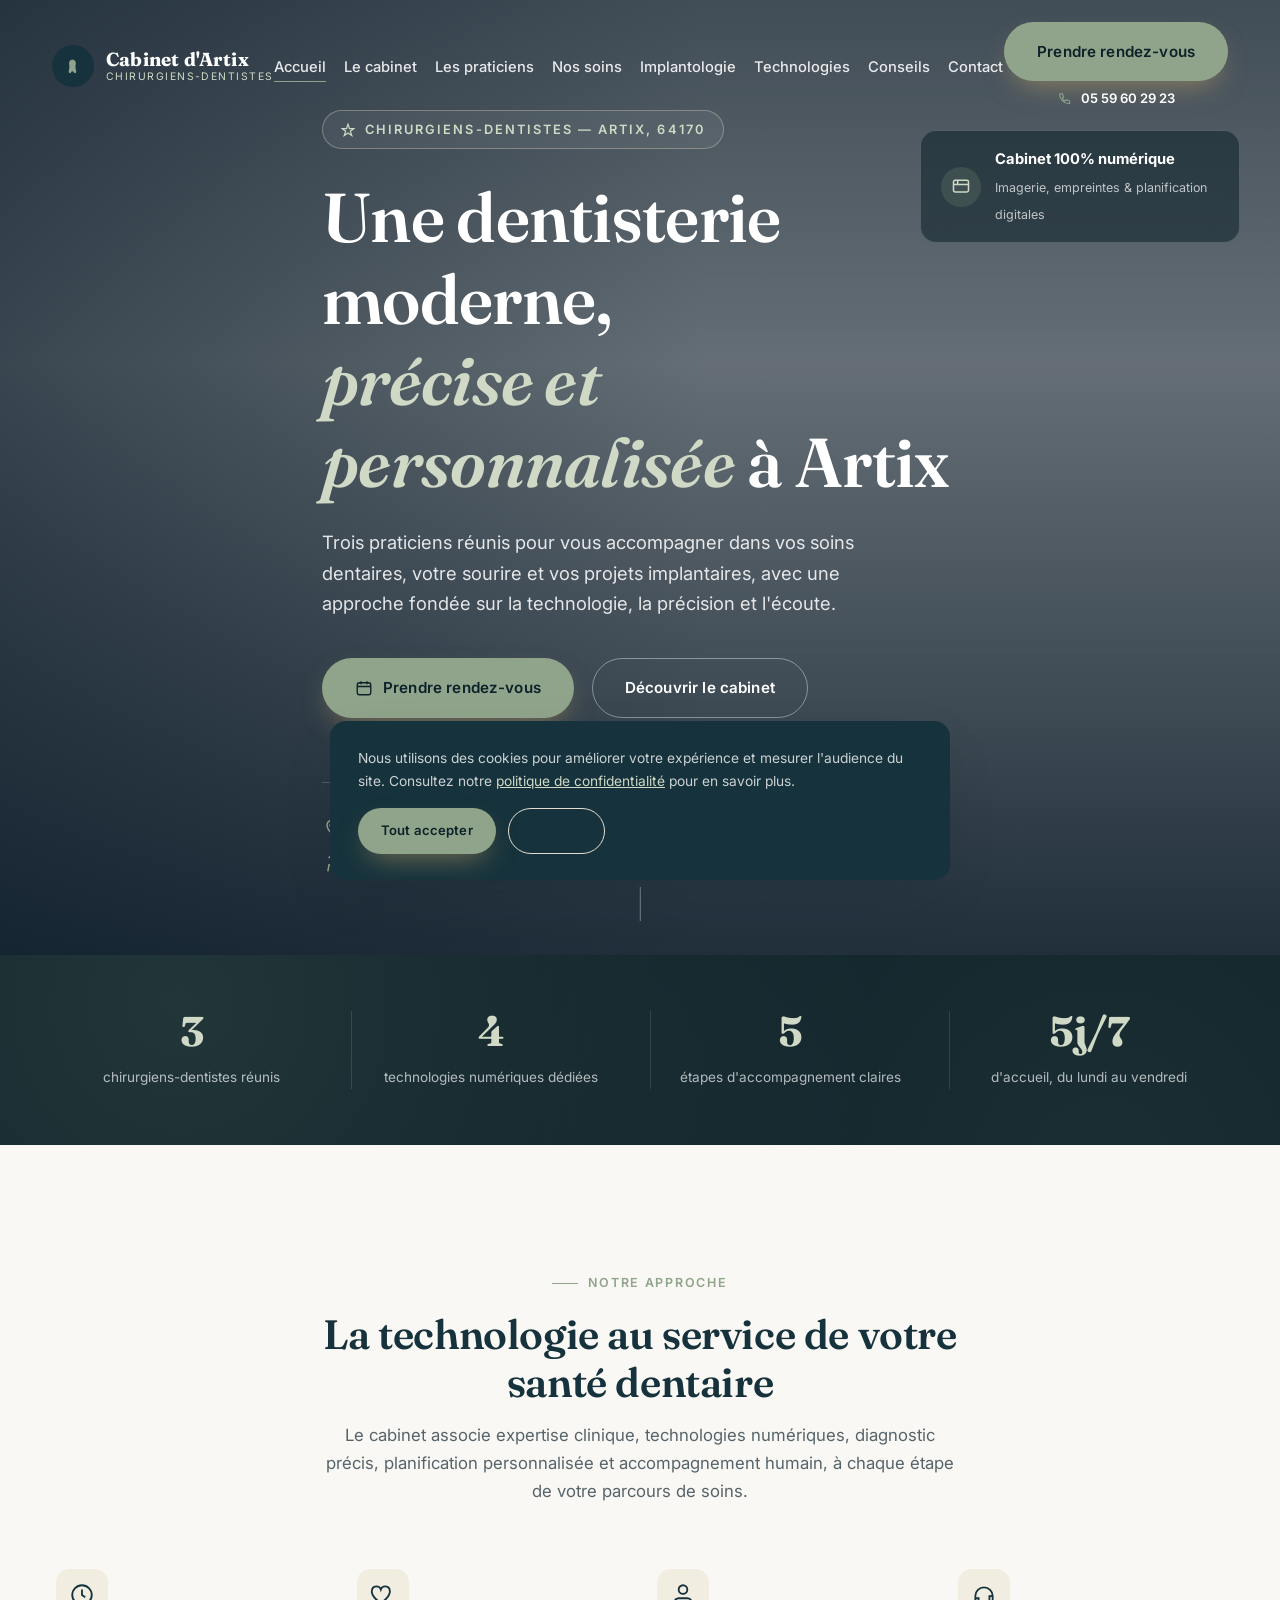
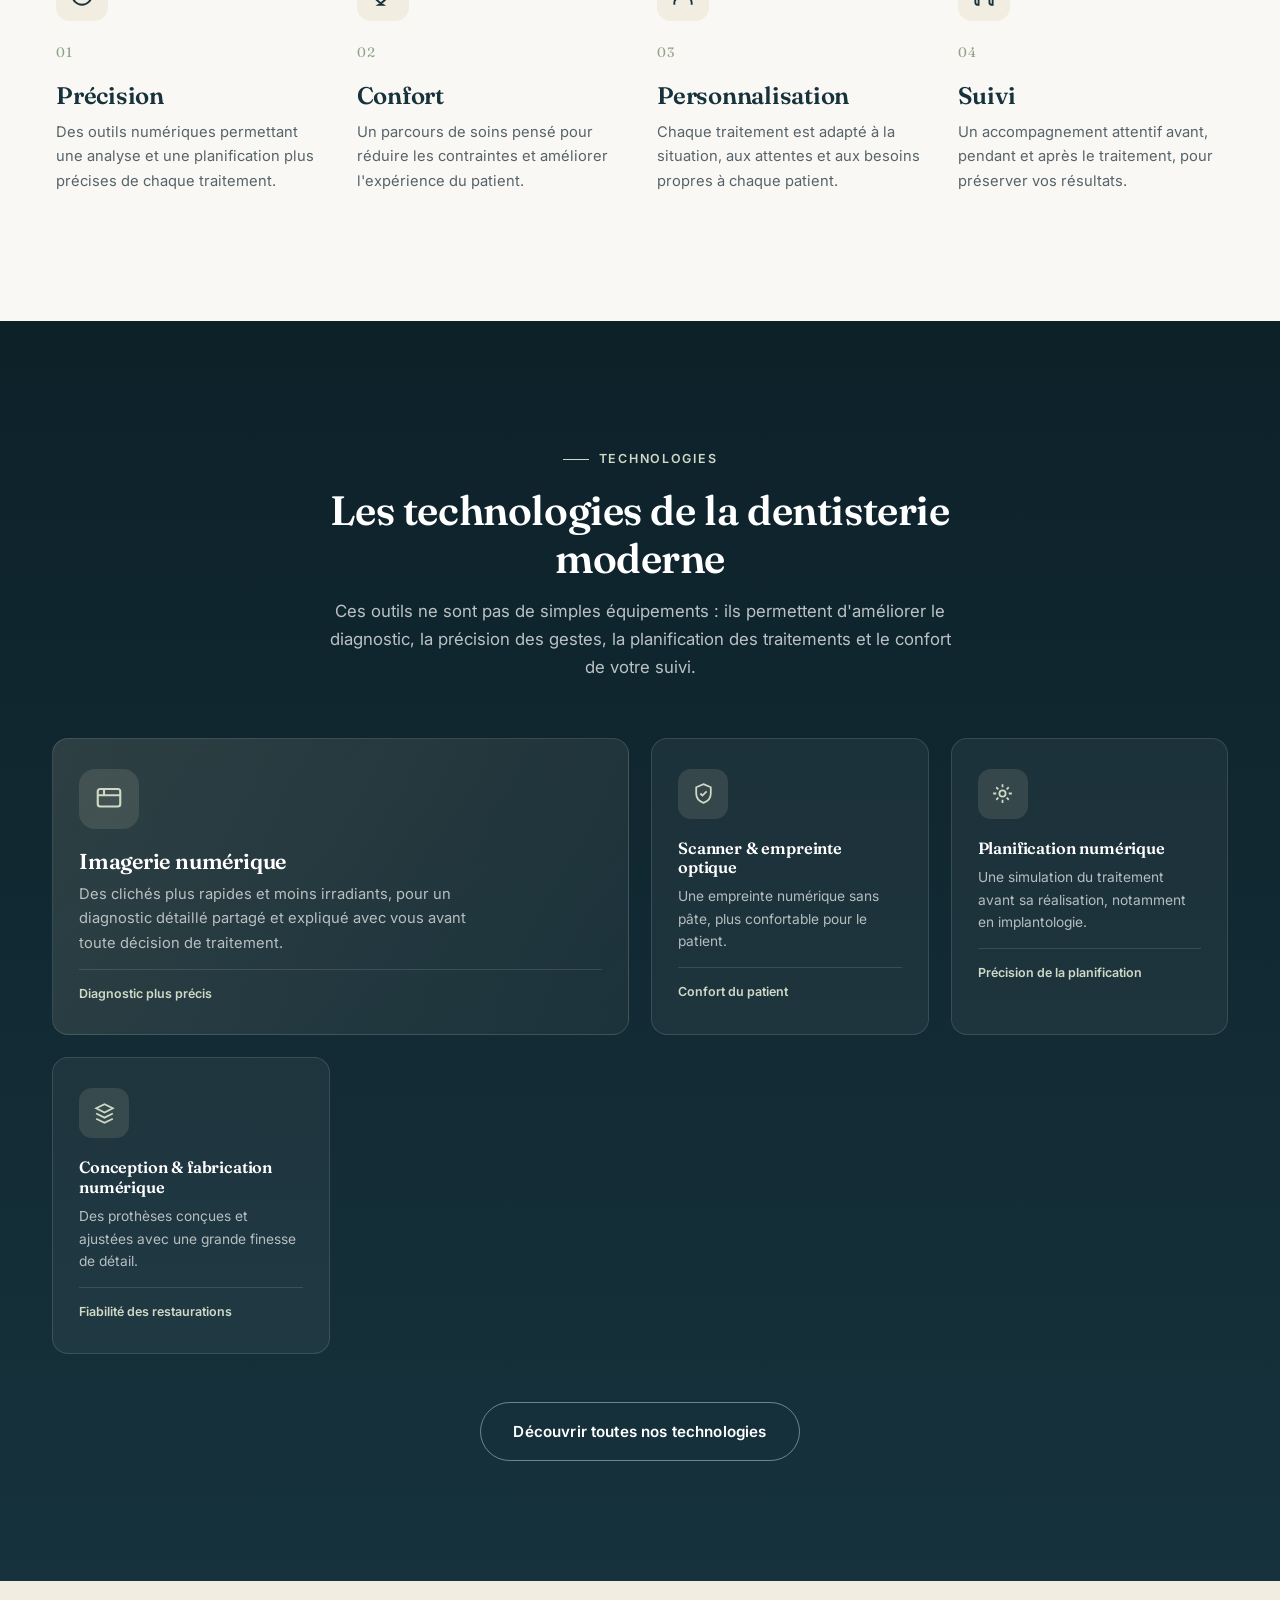
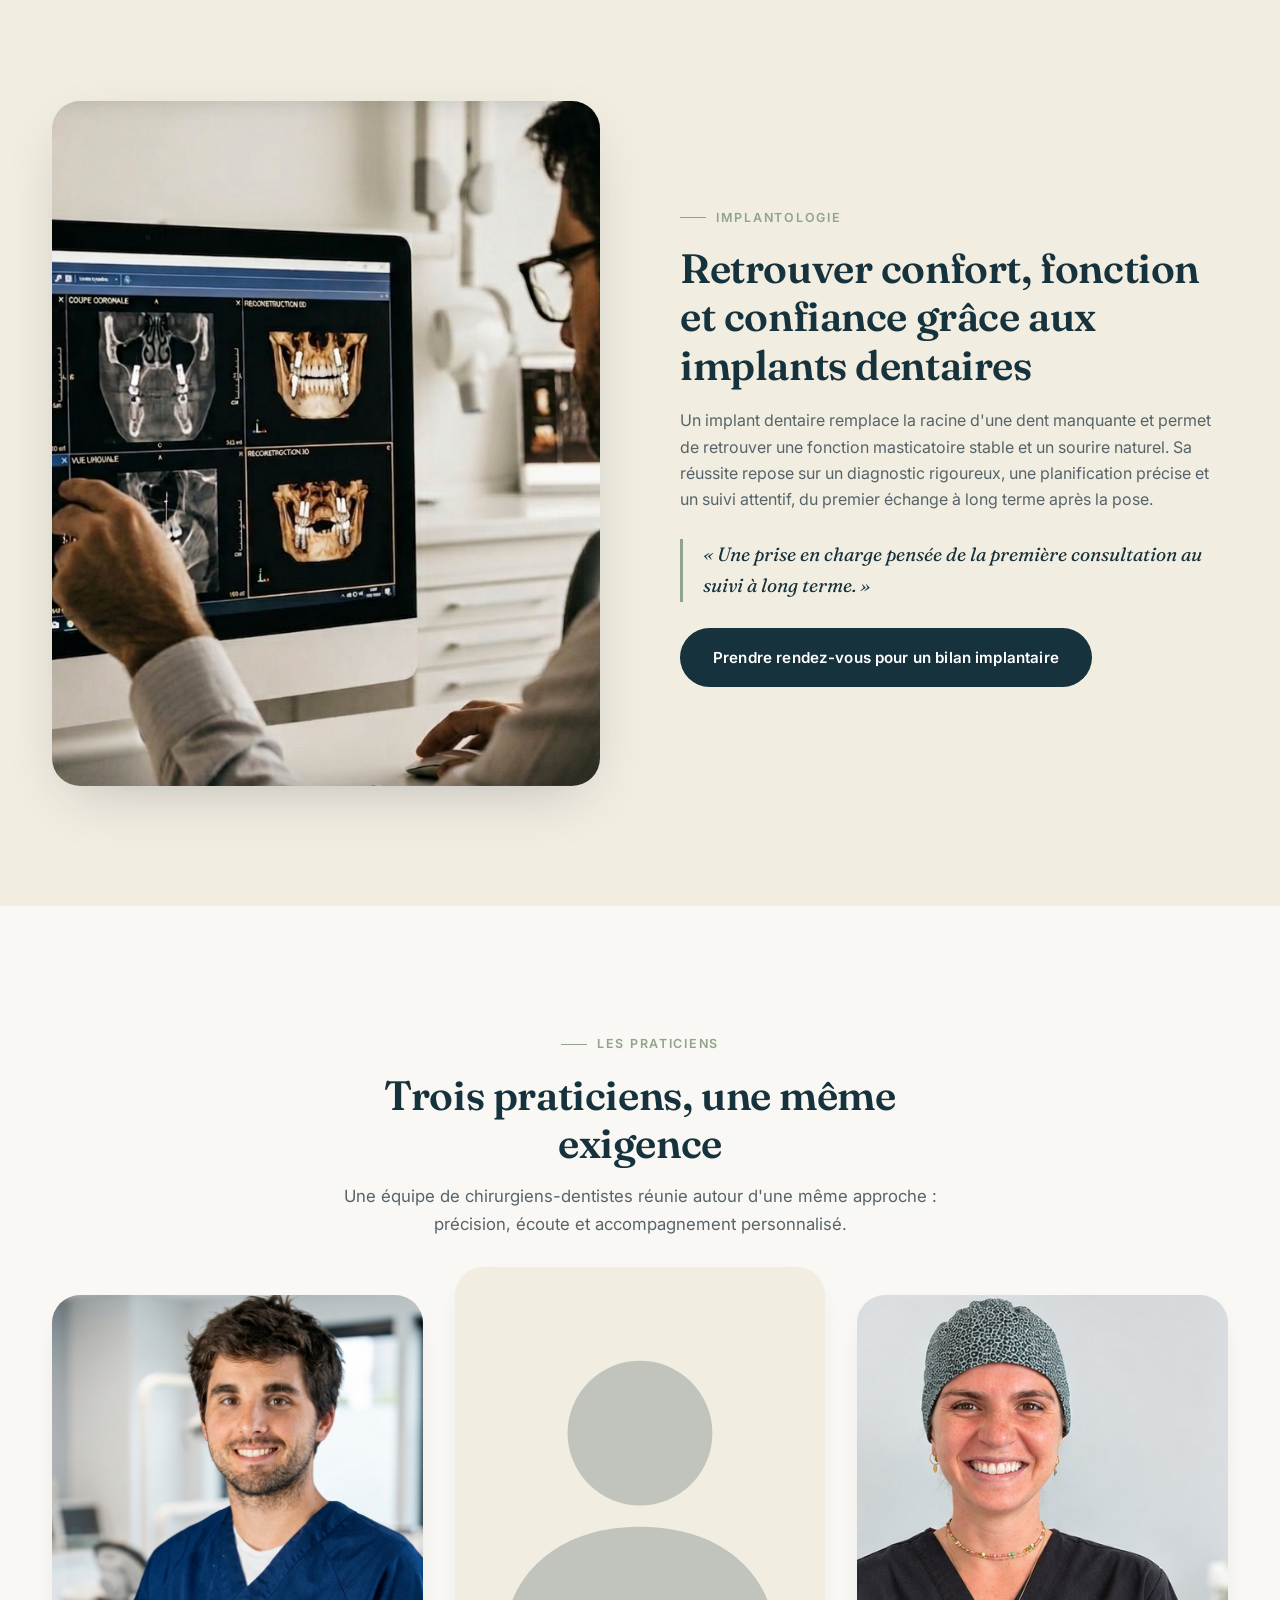
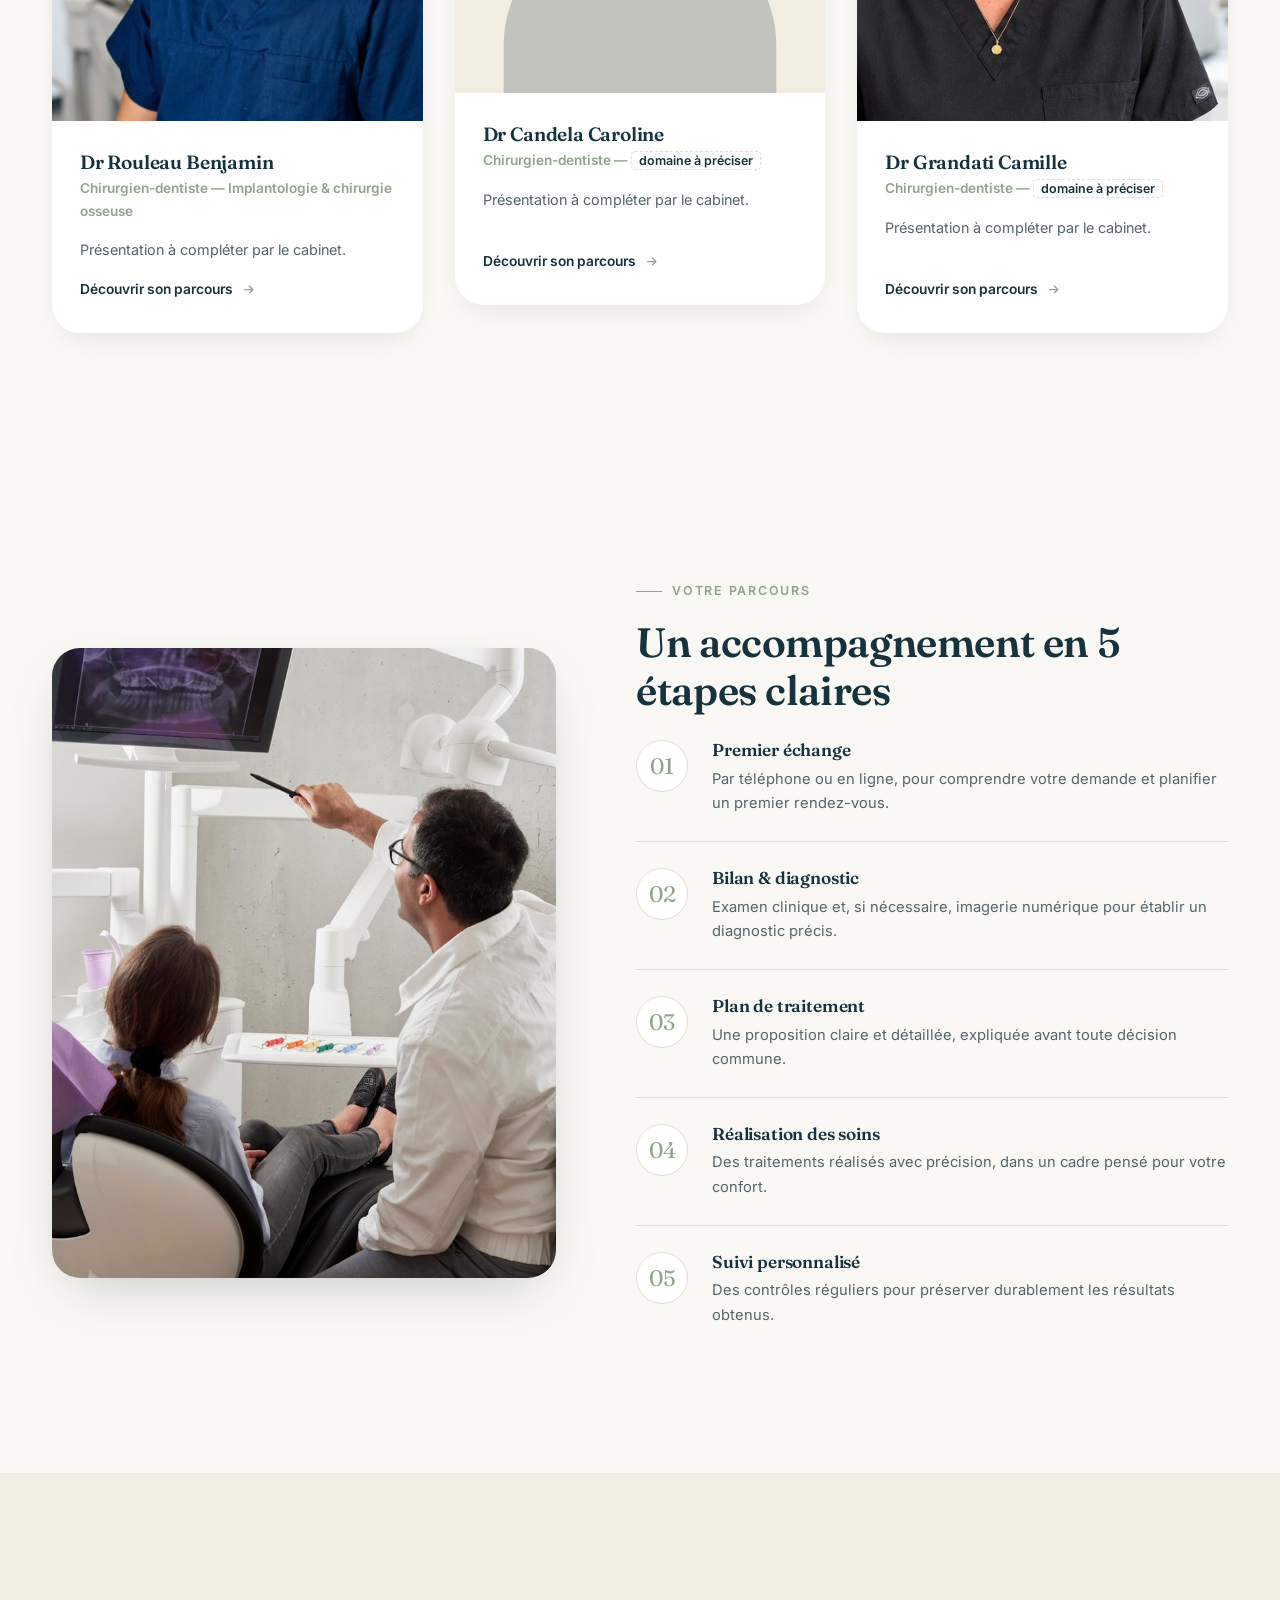
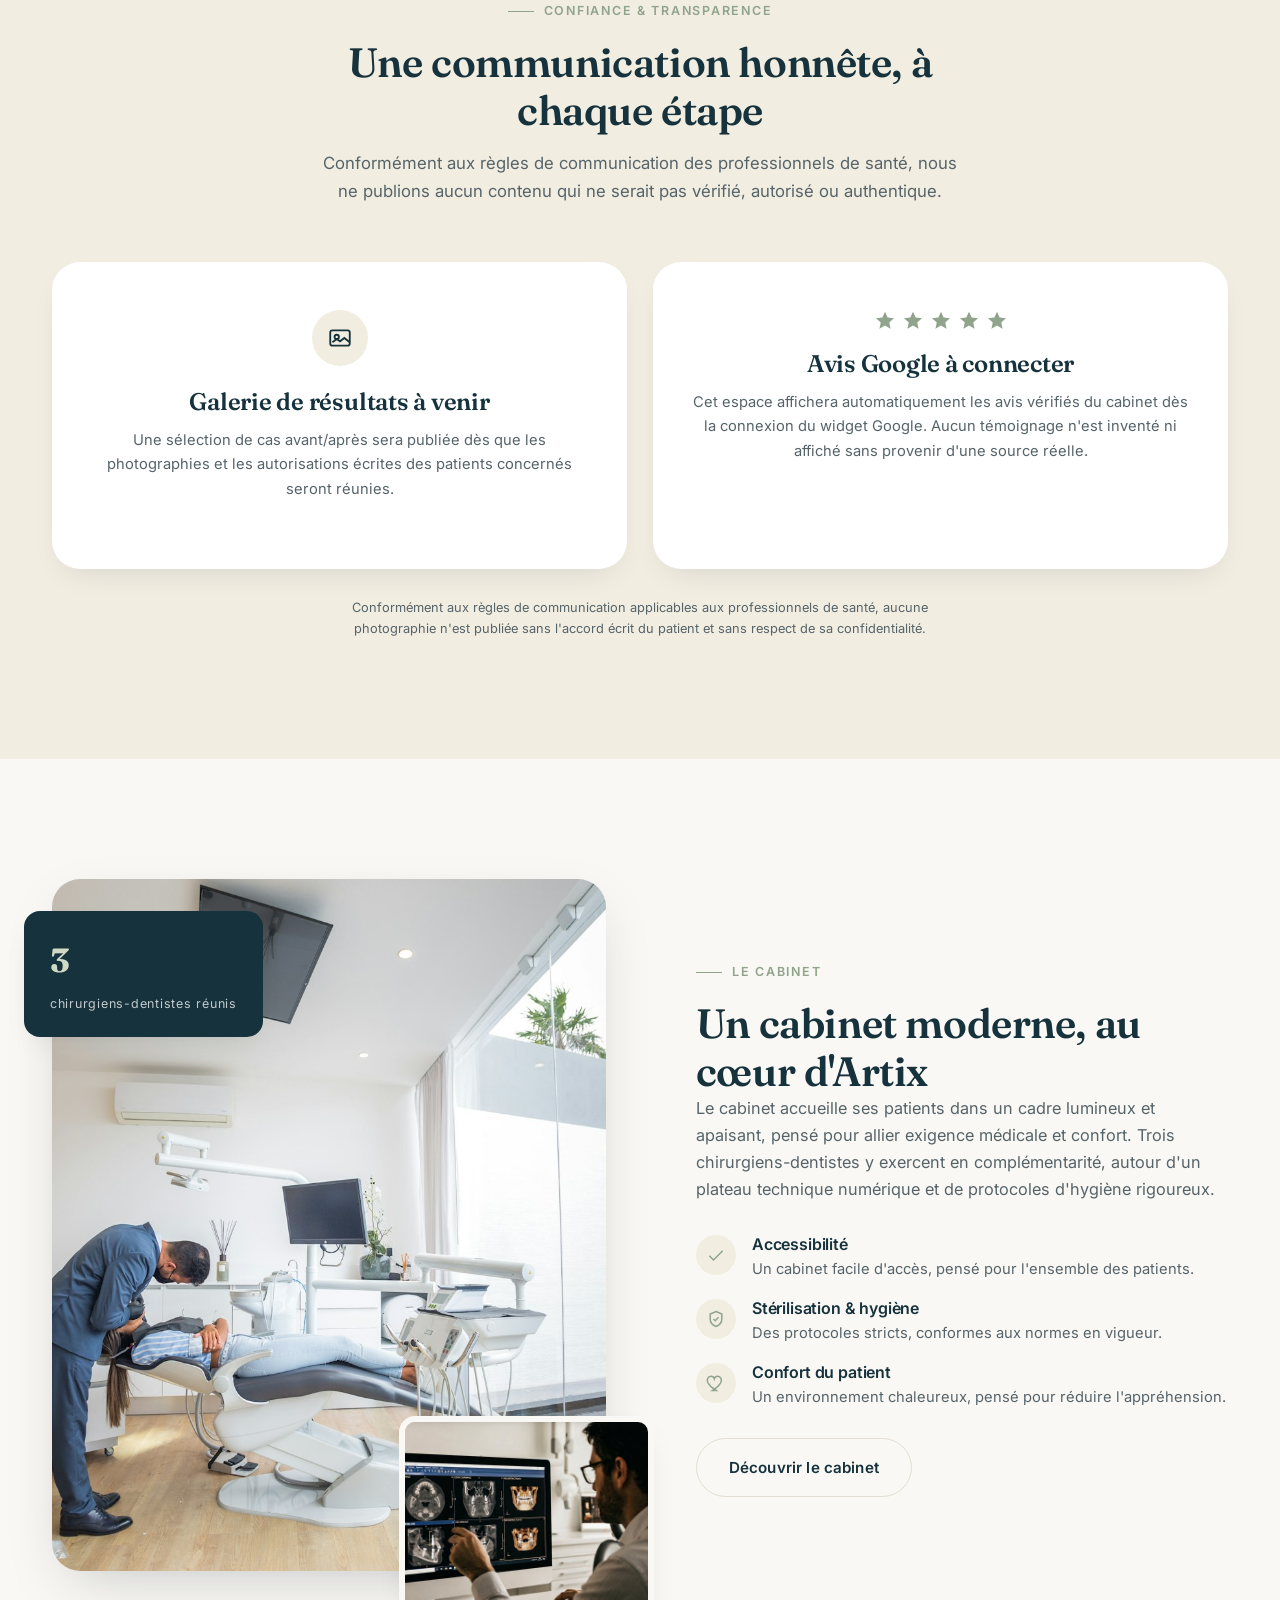
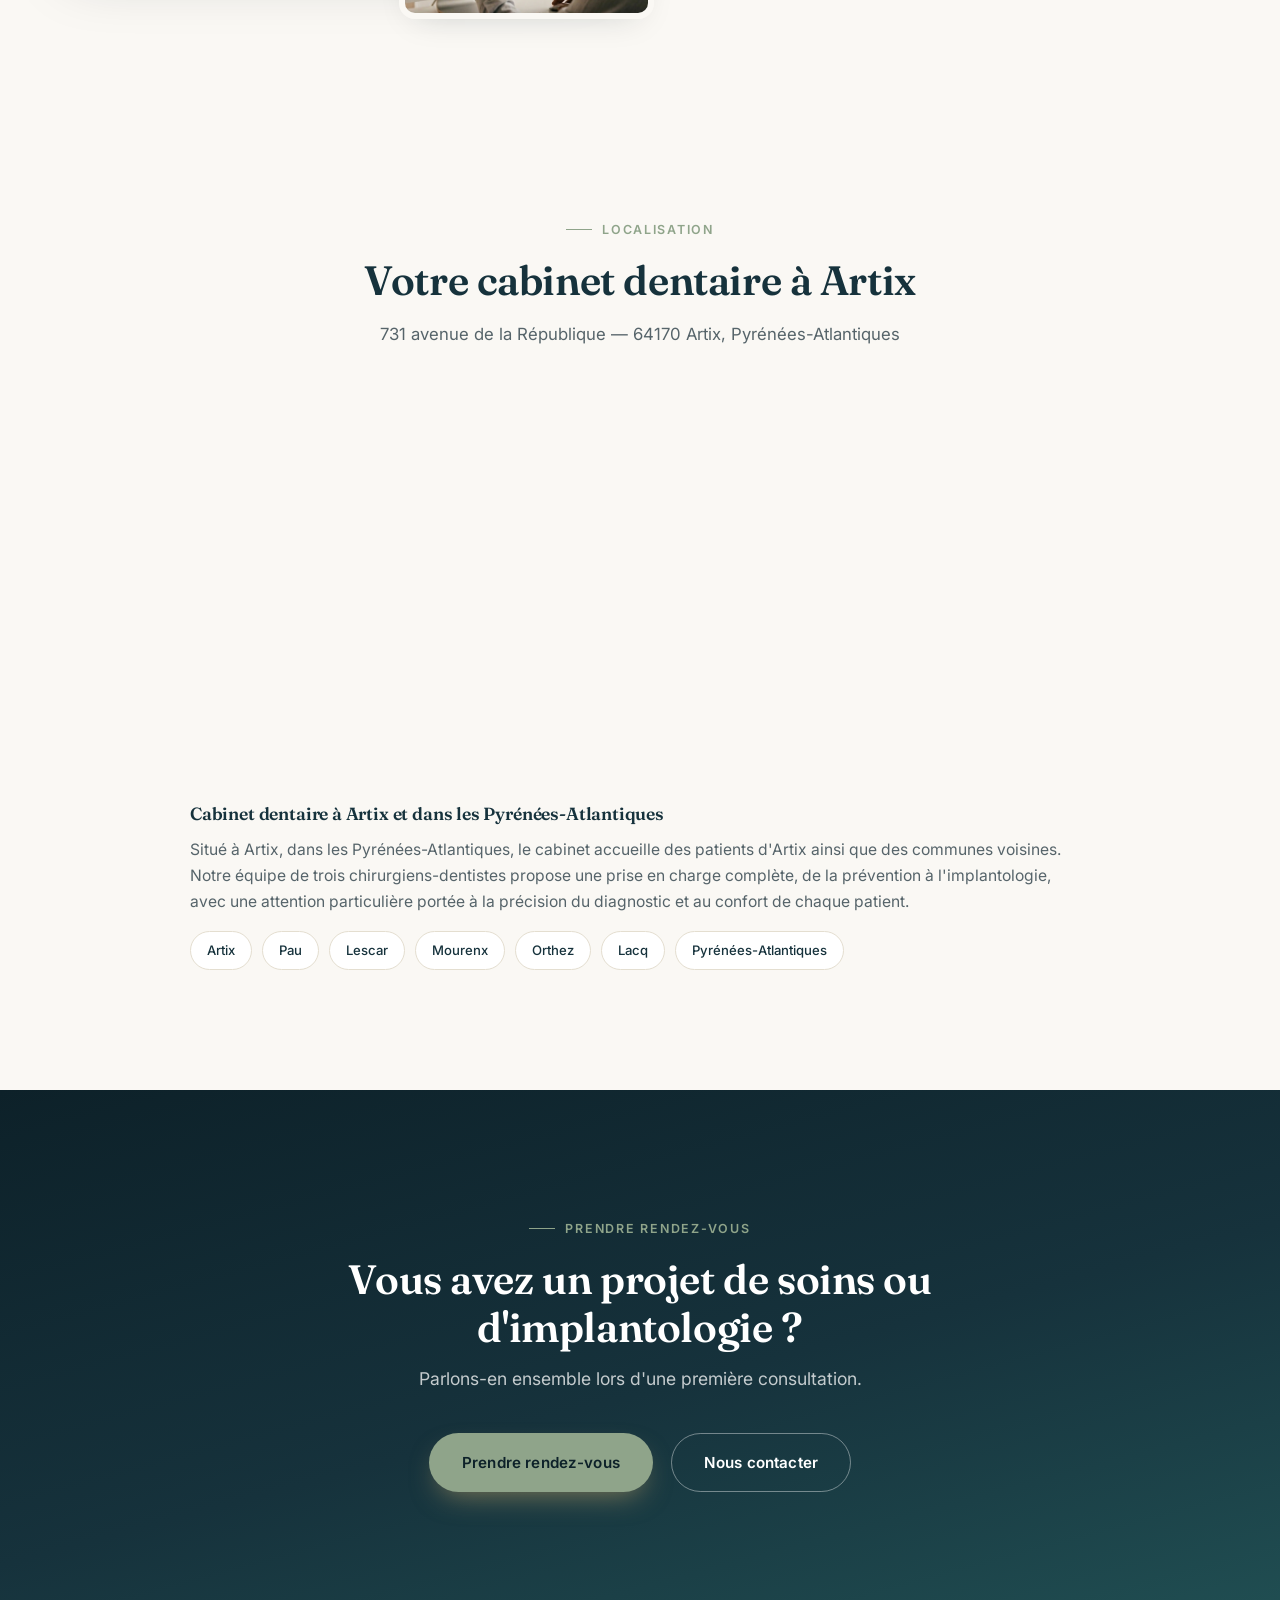
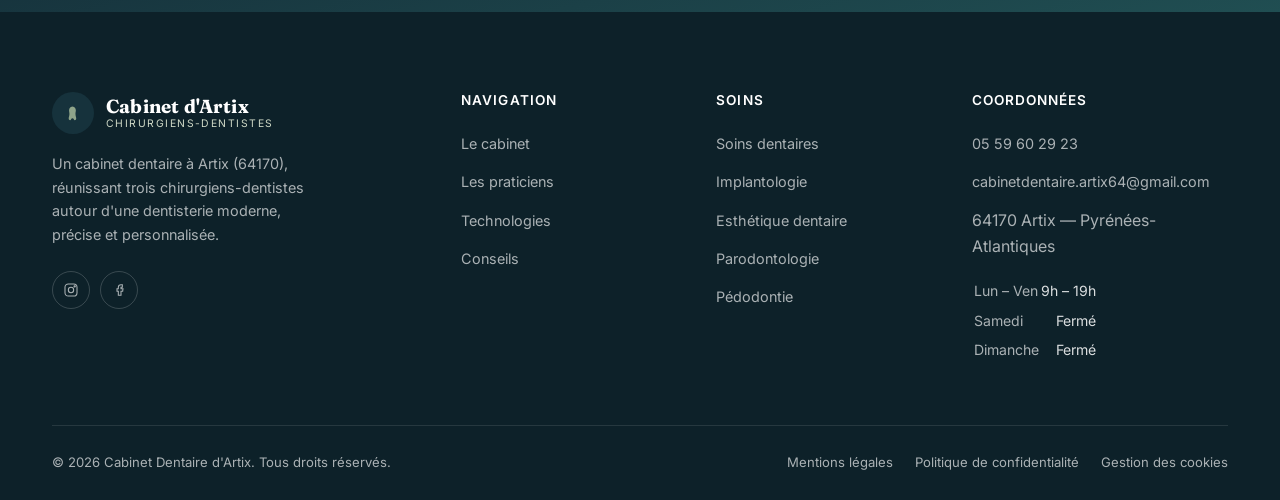
==== commit 78d47070: "Add Dr Grandati's treatment room photo, hero crossfade, fix layout bugs - Add cabinet-camille.jpg (c" ====
--- a/index.html
+++ b/index.html
@@ -112,7 +112,8 @@
 <!-- ============ HERO ============ -->
 <section class="hero" id="accueil">
   <div class="hero-media">
-    <img src="assets/img/cabinet-benjamin.jpg" alt="Salle de soins moderne et lumineuse du Cabinet Dentaire d'Artix" loading="eager">
+    <img class="hero-media-img is-a" src="assets/img/cabinet-benjamin.jpg" alt="Salle de soins du Dr Rouleau Benjamin, au Cabinet Dentaire d'Artix" loading="eager">
+    <img class="hero-media-img is-b" src="assets/img/cabinet-camille.jpg" alt="Salle de soins du Dr Grandati Camille, au Cabinet Dentaire d'Artix" loading="eager">
   </div>
   <div class="hero-floating-badge">
     <span class="ico"><svg viewBox="0 0 24 24" fill="none" stroke="currentColor" stroke-width="1.8"><rect x="3" y="4" width="18" height="14" rx="2"/><path d="M3 9h18M8 4v5"/></svg></span>
--- a/css/style.css
+++ b/css/style.css
@@ -251,7 +251,26 @@
   overflow: hidden;
 }
 .hero-media { position: absolute; inset: 0; z-index: 0; }
-.hero-media img { width: 100%; height: 100%; object-fit: cover; transform: scale(1.06); }
+.hero-media img { width: 100%; height: 100%; object-fit: cover; }
+.hero-media-img {
+  position: absolute;
+  inset: 0;
+  opacity: 0;
+  animation: heroCrossfade 16s ease-in-out infinite, heroKenBurns 16s linear infinite;
+}
+.hero-media-img.is-a { animation-delay: 0s, 0s; }
+.hero-media-img.is-b { animation-delay: -8s, -8s; }
+@keyframes heroCrossfade {
+  0%   { opacity: 0; }
+  4%   { opacity: 1; }
+  46%  { opacity: 1; }
+  50%  { opacity: 0; }
+  100% { opacity: 0; }
+}
+@keyframes heroKenBurns {
+  0%   { transform: scale(1.04); }
+  100% { transform: scale(1.16); }
+}
 .hero-media::after {
   content: "";
   position: absolute; inset: 0;
@@ -309,7 +328,7 @@
 @keyframes scrollcue { 0% { top: -100%; } 60% { top: 100%; } 100% { top: 100%; } }
 
 .hero-floating-badge {
-  position: absolute; z-index: 2; left: 40px; bottom: 40px;
+  position: absolute; z-index: 2; right: 40px; top: 130px;
   display: flex; align-items: center; gap: 14px;
   background: rgba(13,33,41,0.55);
   backdrop-filter: blur(10px); -webkit-backdrop-filter: blur(10px);
@@ -1109,4 +1128,7 @@
   .tld-fill { width: 100%; }
   .tld2-implant { opacity: 1; }
   .tld2-socket { opacity: 0; }
-}
+
+  .hero-media-img { animation: none !important; transform: none !important; opacity: 0; }
+  .hero-media-img.is-a { opacity: 1; }
+}
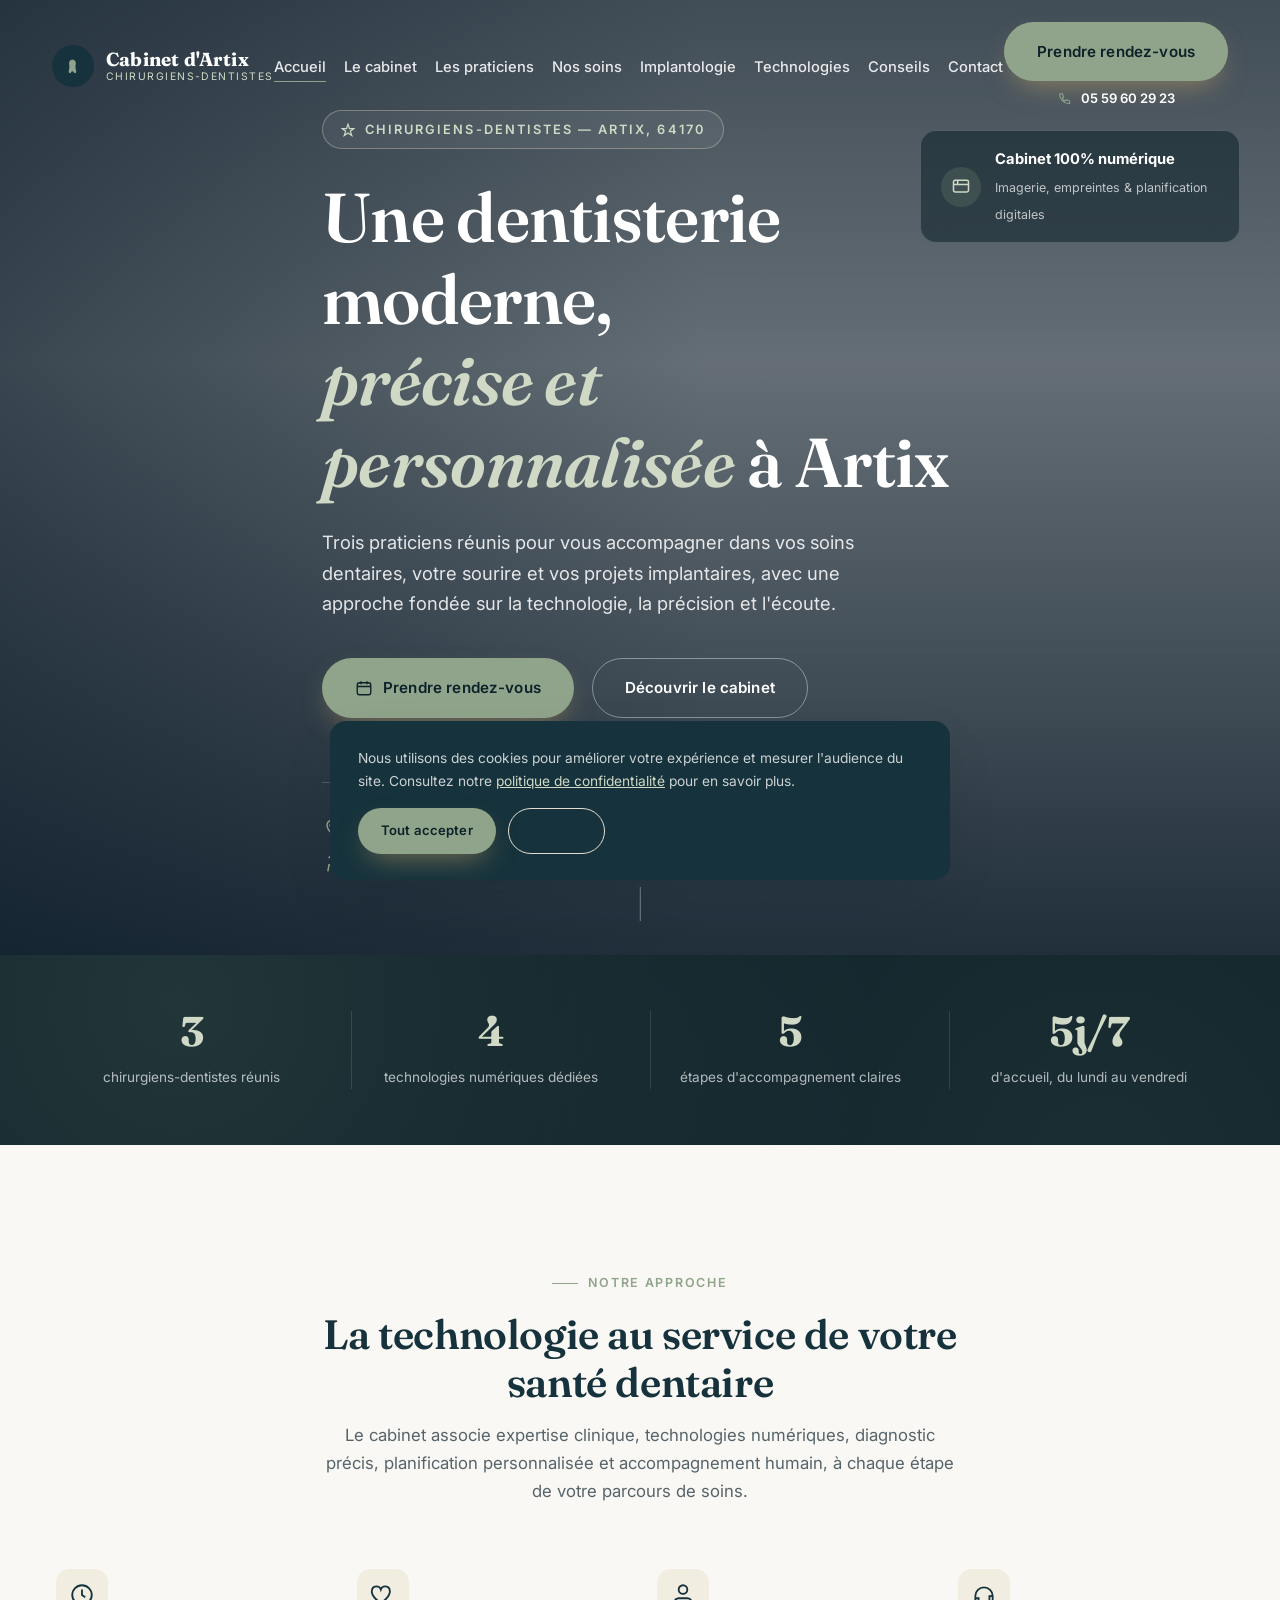
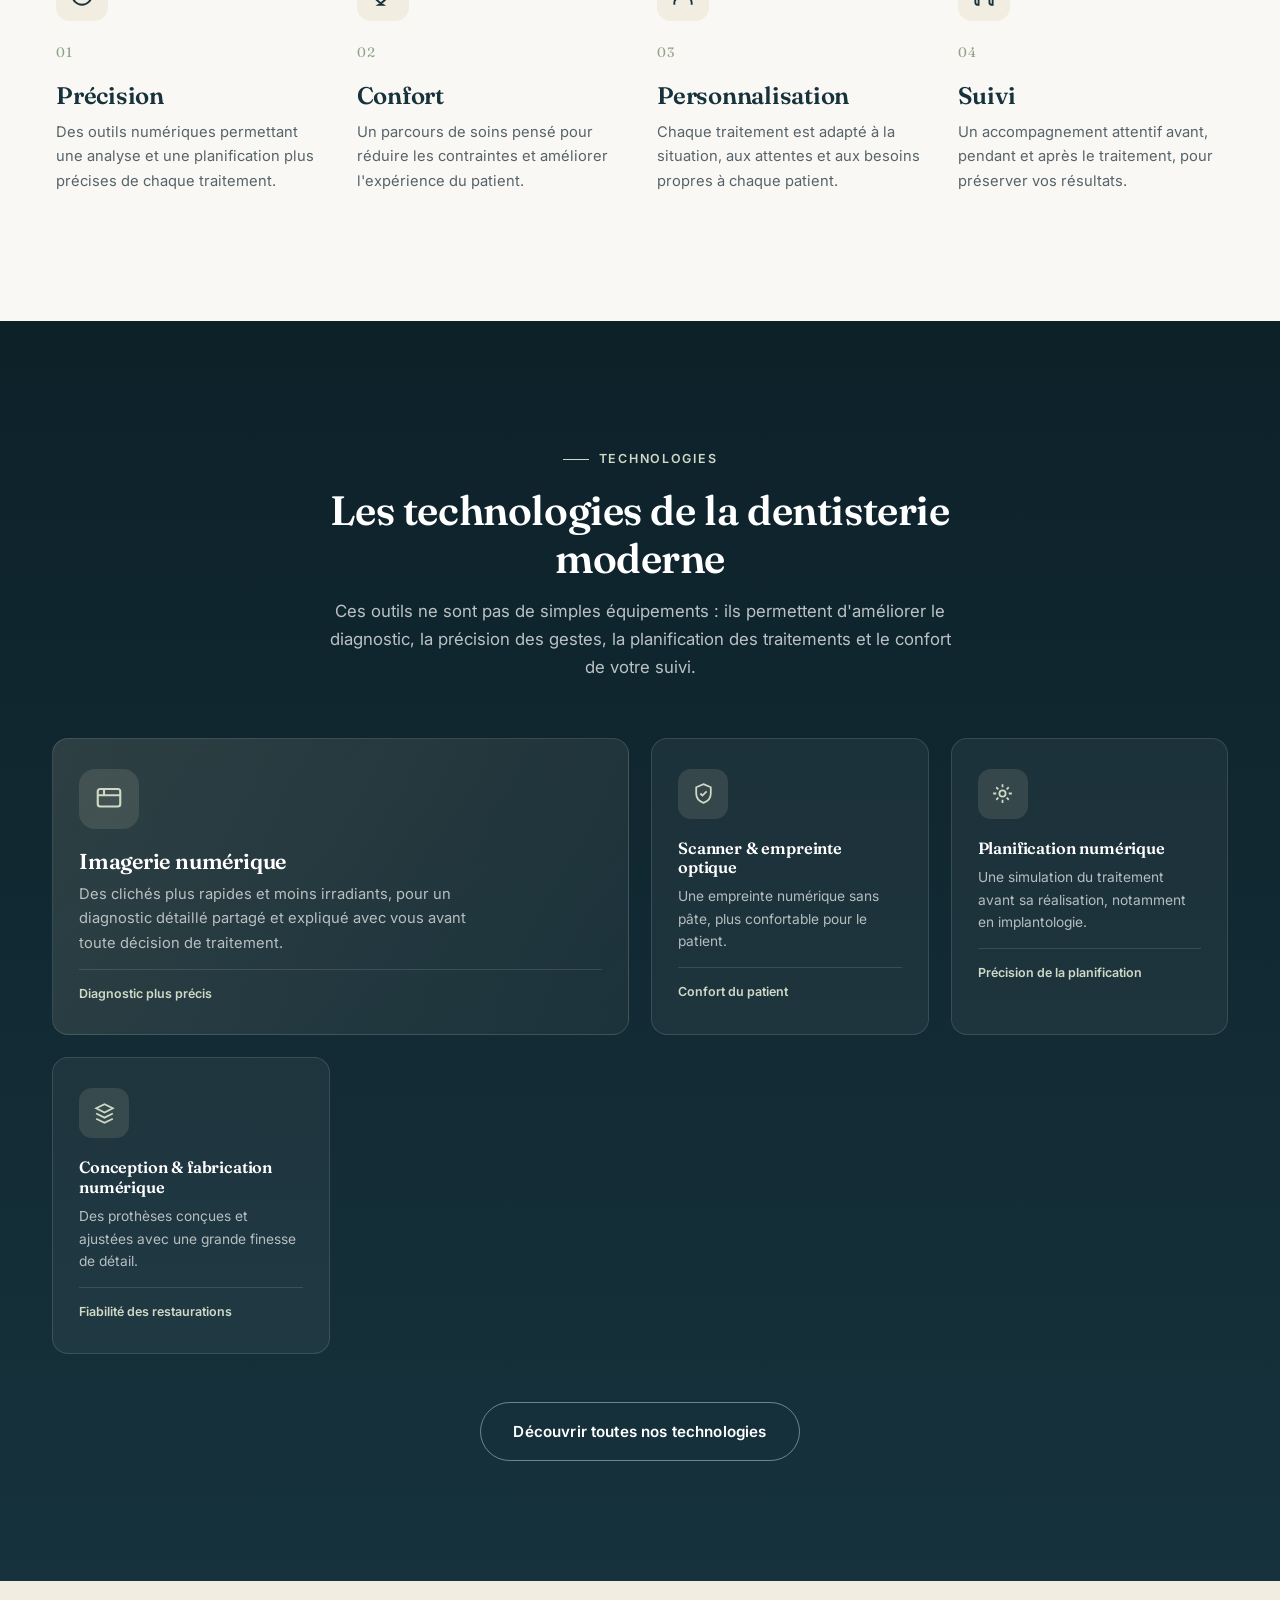
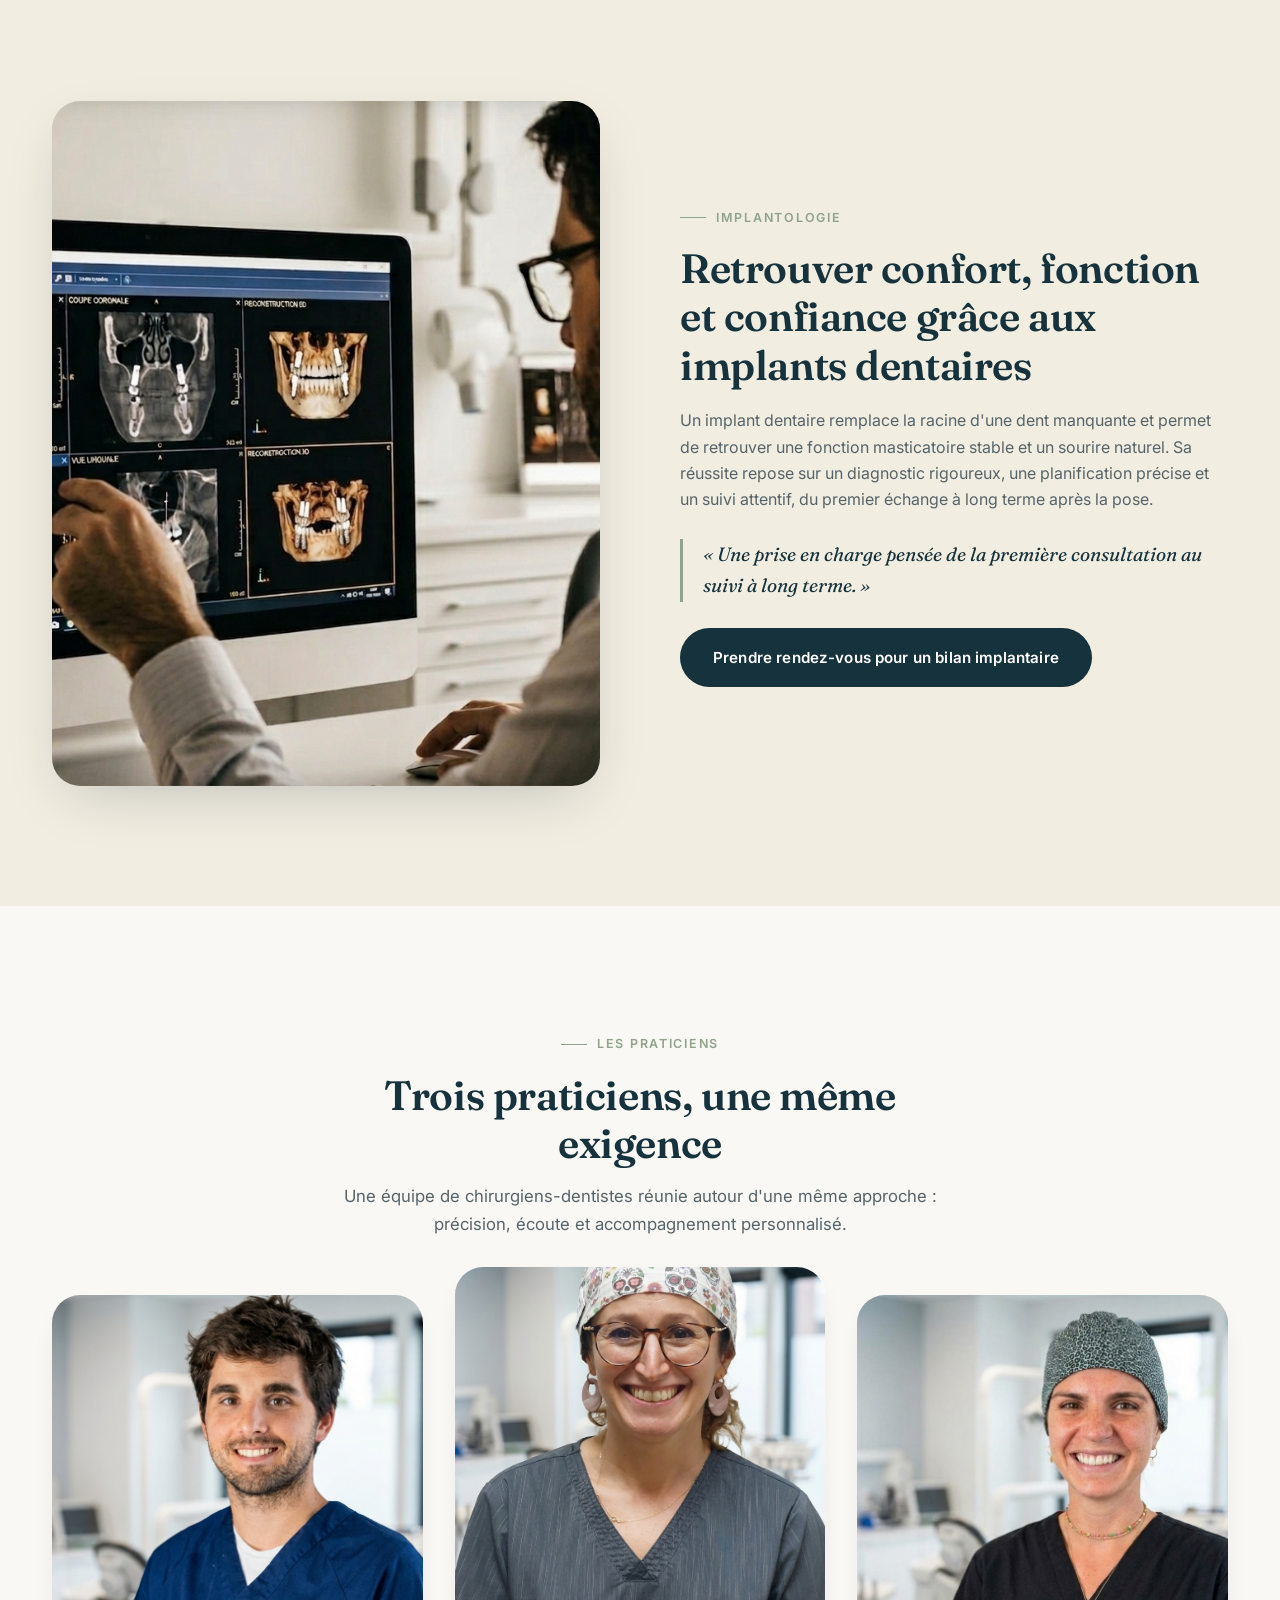
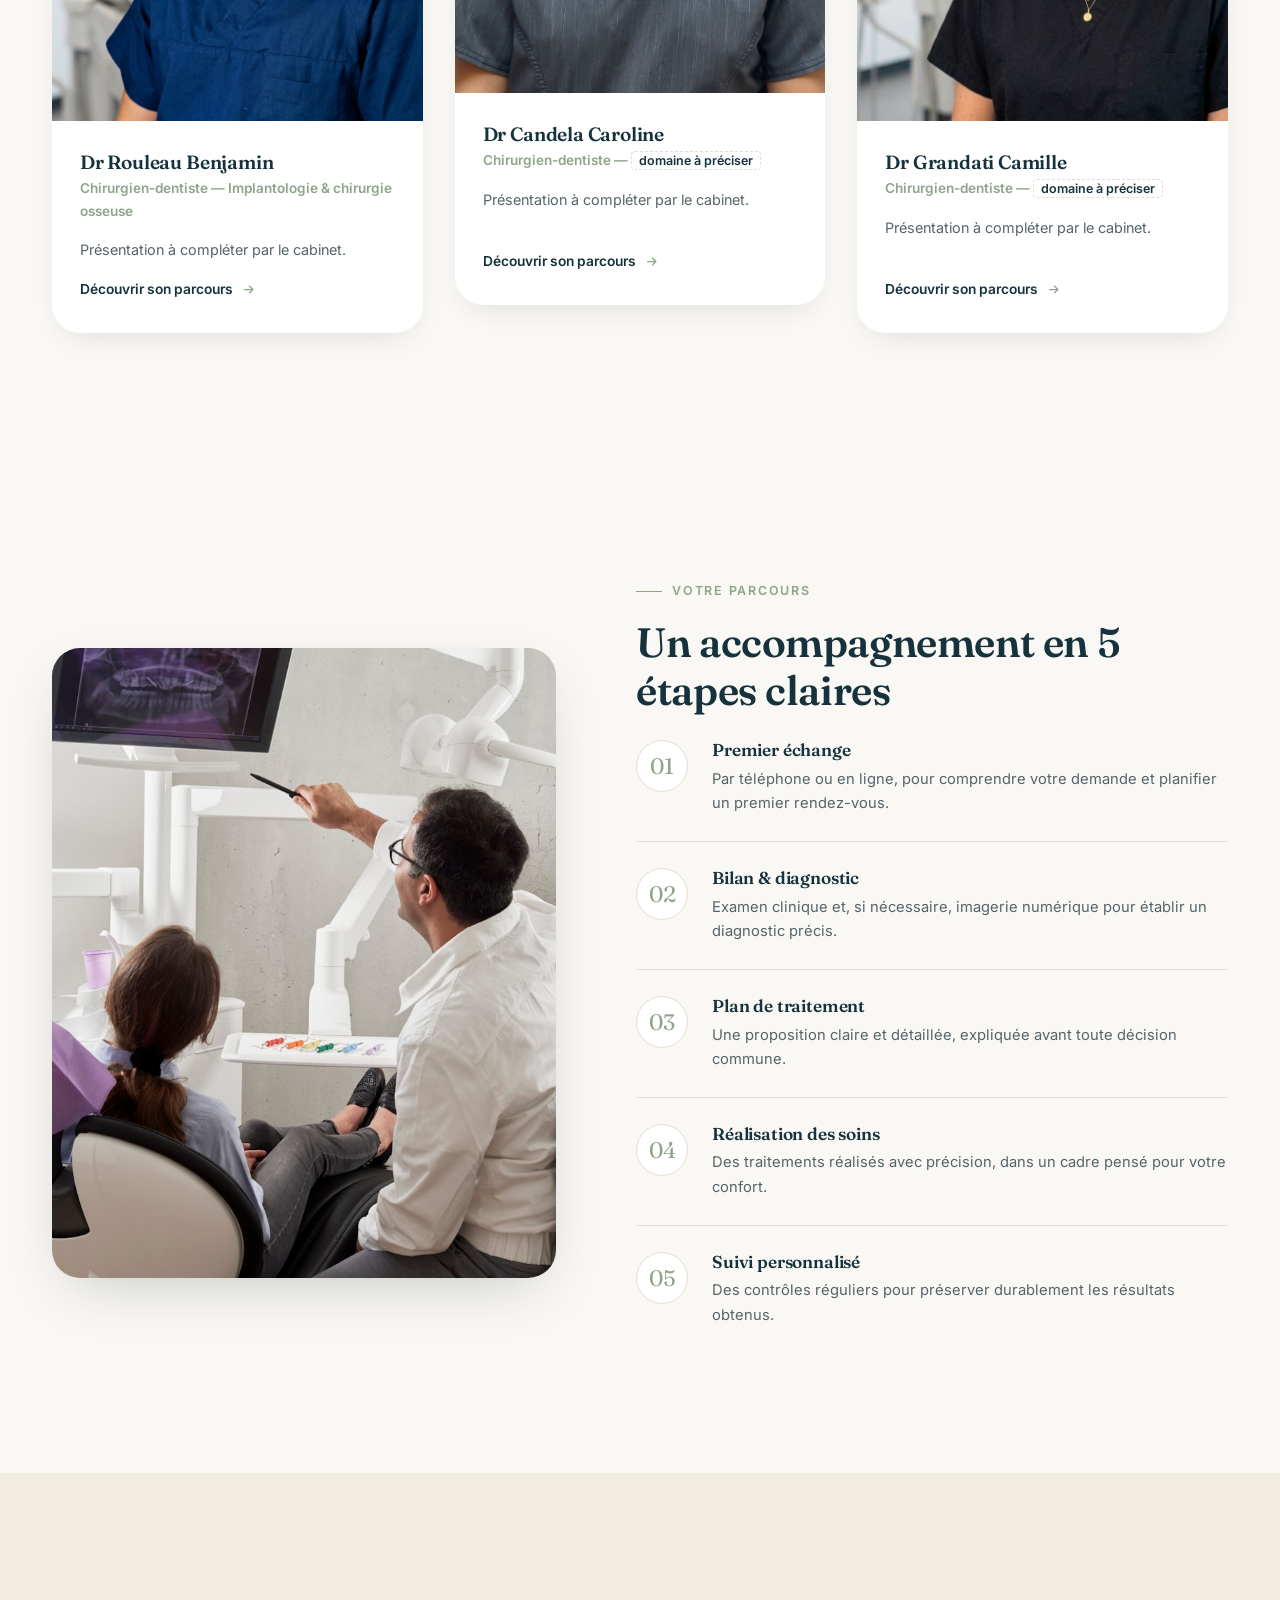
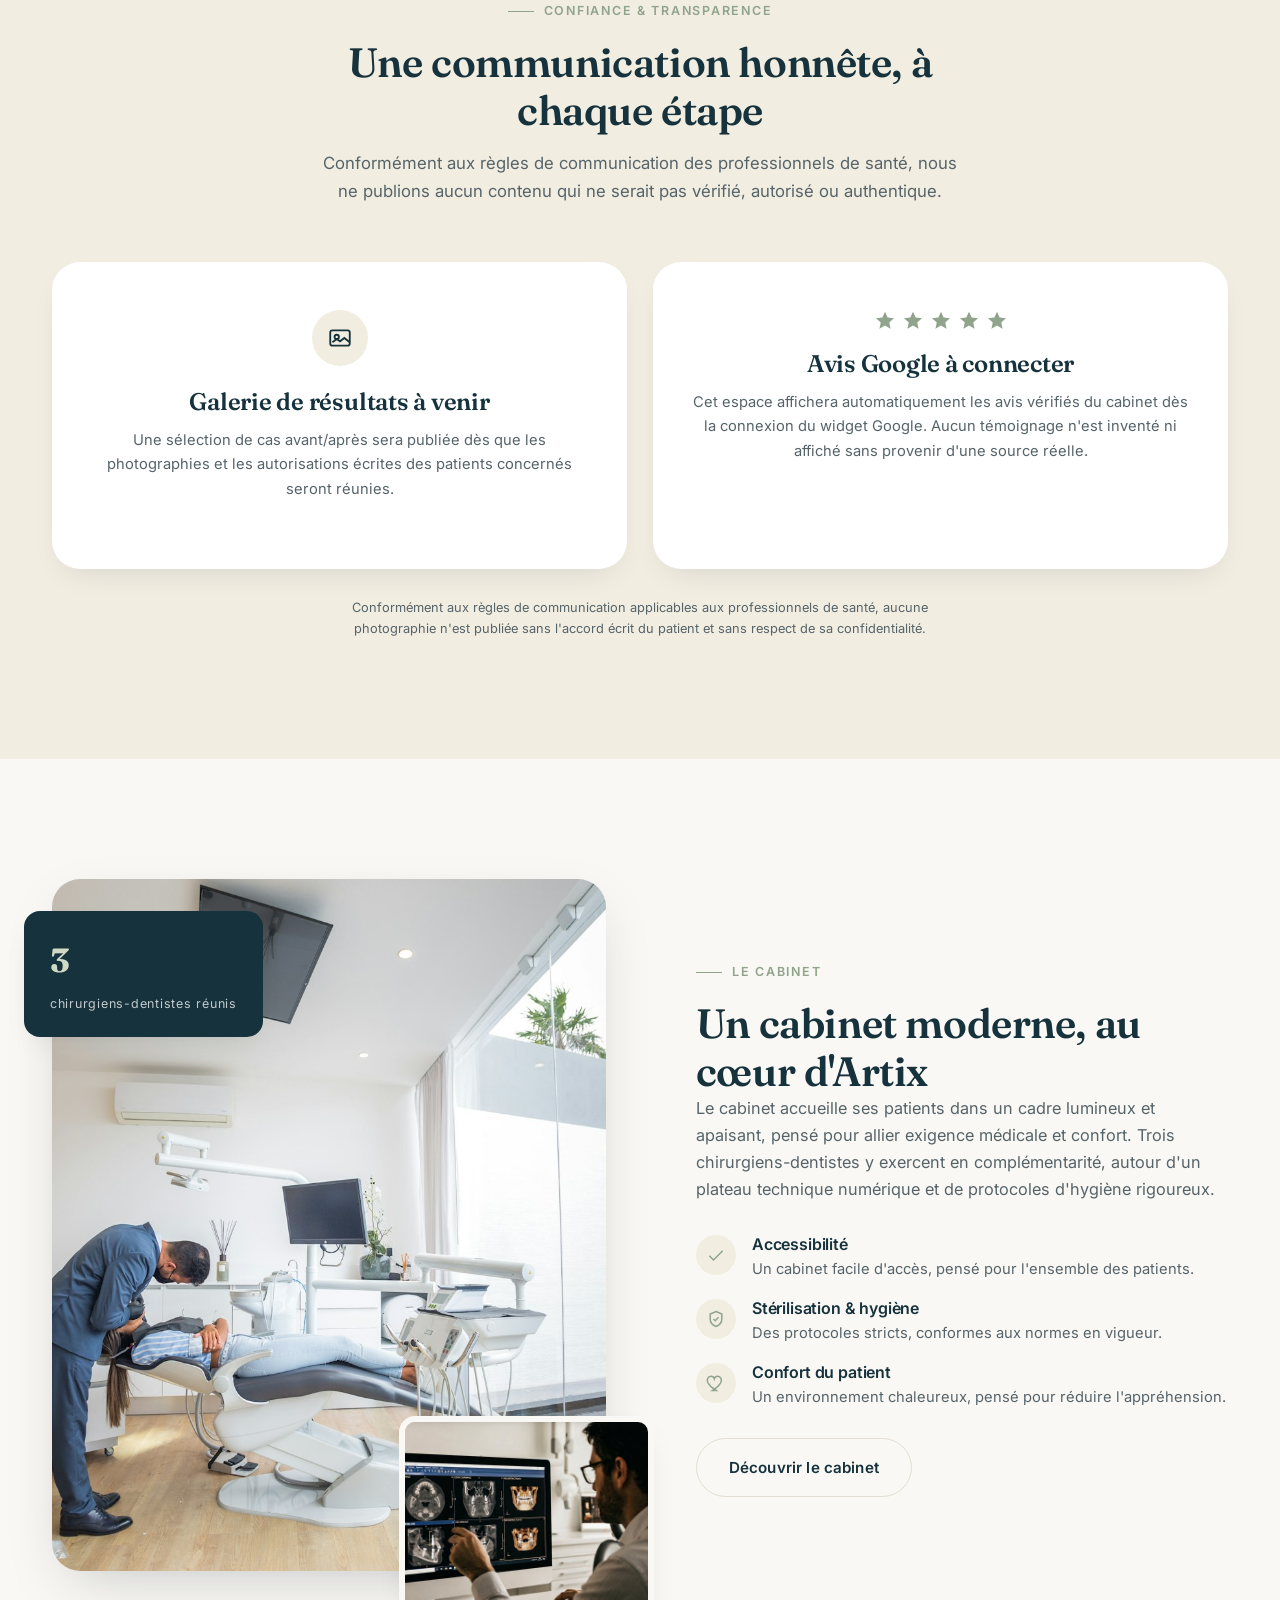
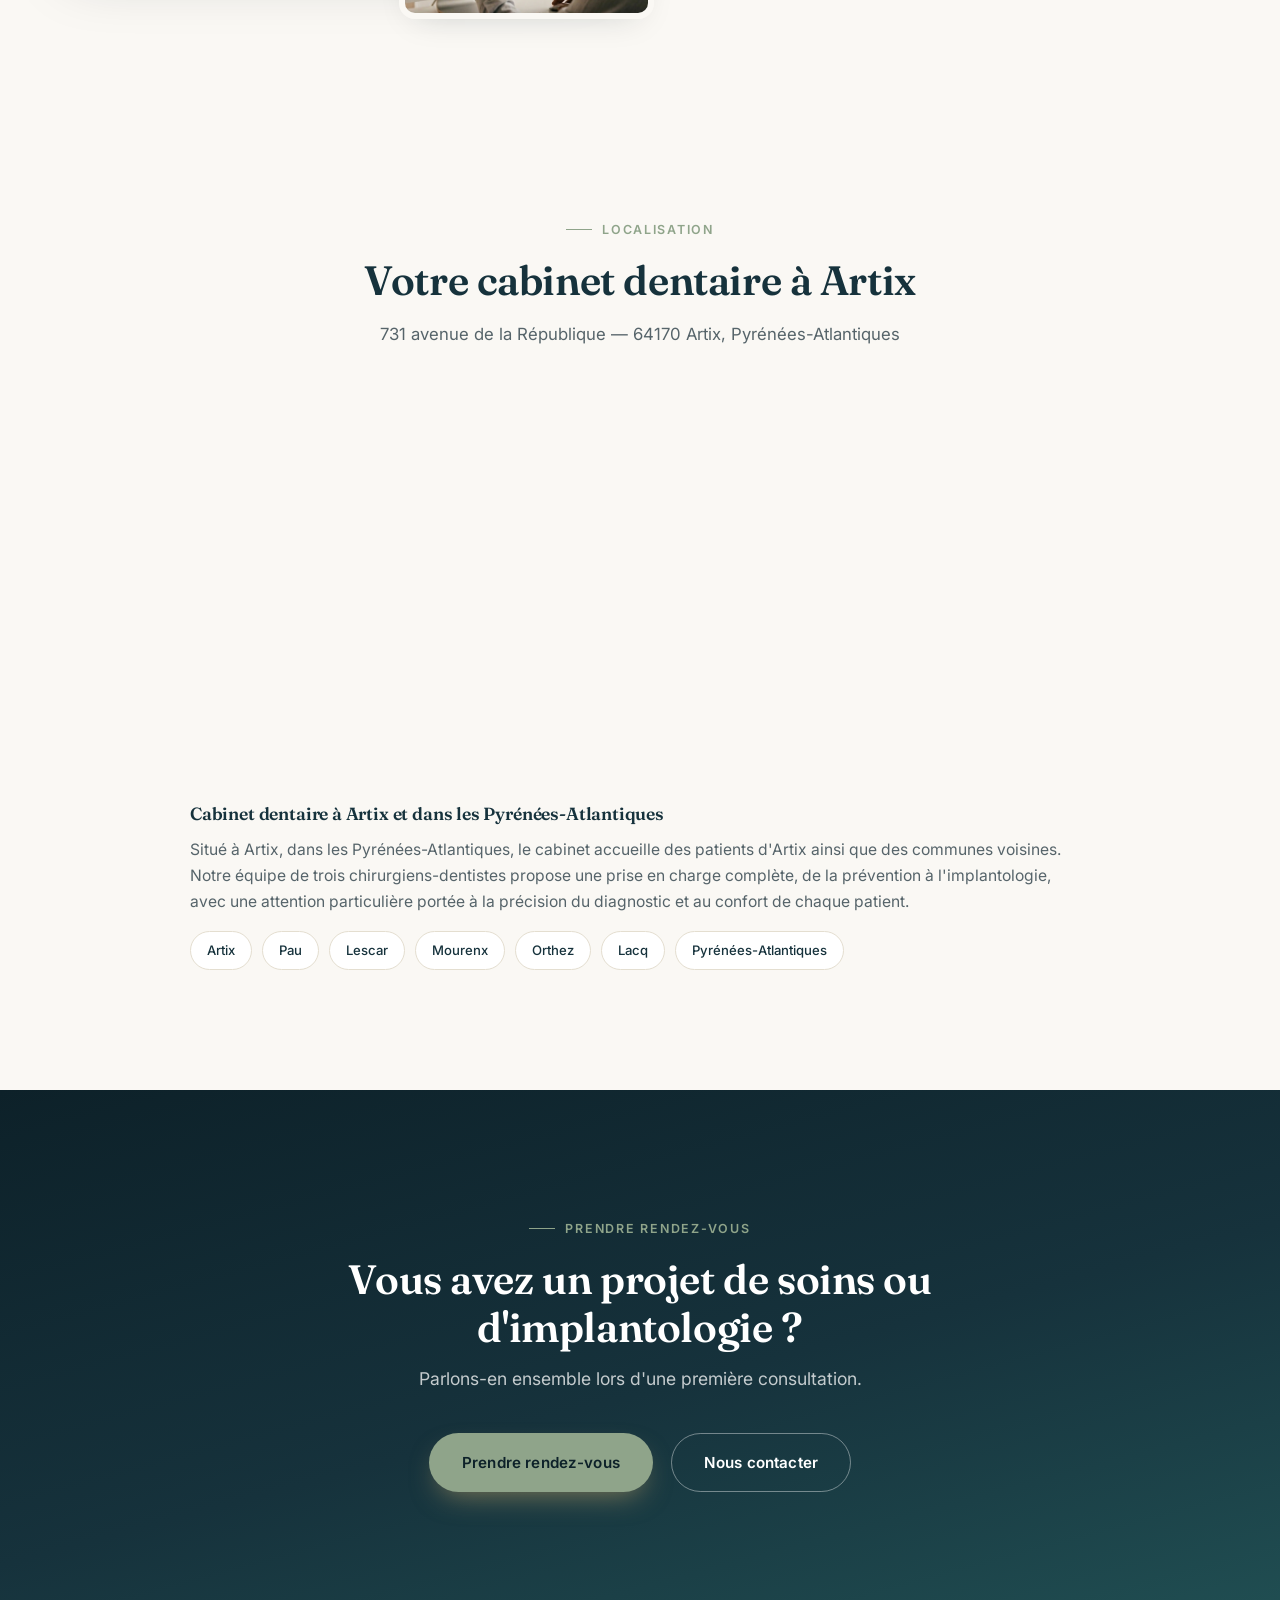
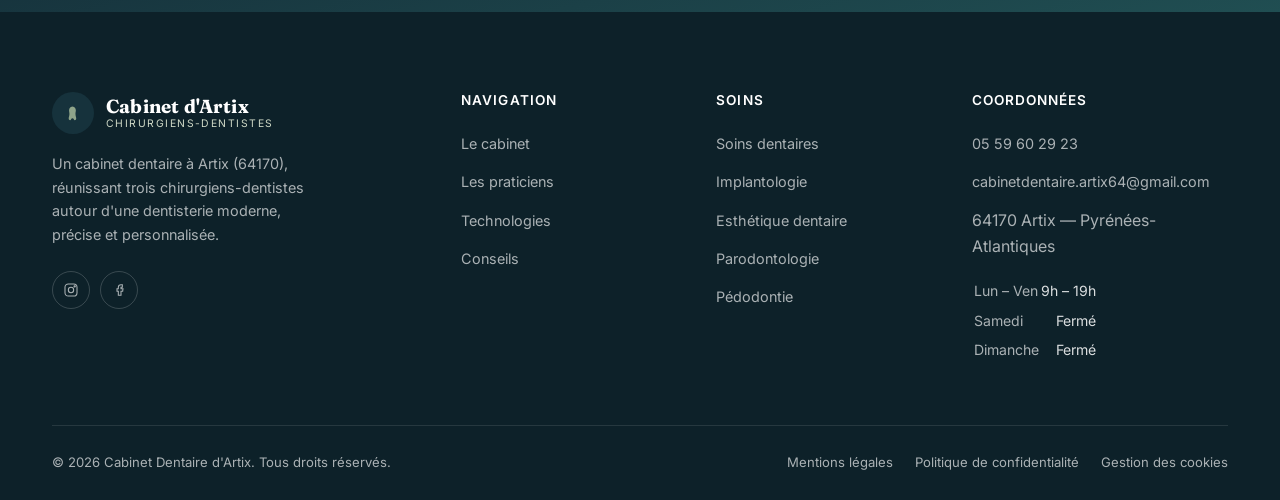
==== commit 46cb6368: "Add Dr Candela Caroline's real portrait, upgrade Dr Grandati's photo Replace the placeholder silhoue" ====
--- a/index.html
+++ b/index.html
@@ -300,7 +300,7 @@
         </div>
       </div>
       <div class="practitioner-card" data-reveal style="--i:1">
-        <div class="practitioner-photo"><img src="assets/img/placeholder-portrait.svg" alt="Portrait à ajouter — Dr Candela Caroline, chirurgien-dentiste du Cabinet Dentaire d'Artix" loading="lazy"></div>
+        <div class="practitioner-photo"><img src="assets/img/team-candela.jpg" alt="Portrait du Dr Candela Caroline, chirurgien-dentiste du Cabinet Dentaire d'Artix" loading="lazy"></div>
         <div class="practitioner-body">
           <h3>Dr Candela Caroline</h3>
           <div class="practitioner-role">Chirurgien-dentiste — <span class="placeholder">domaine à préciser</span></div>
